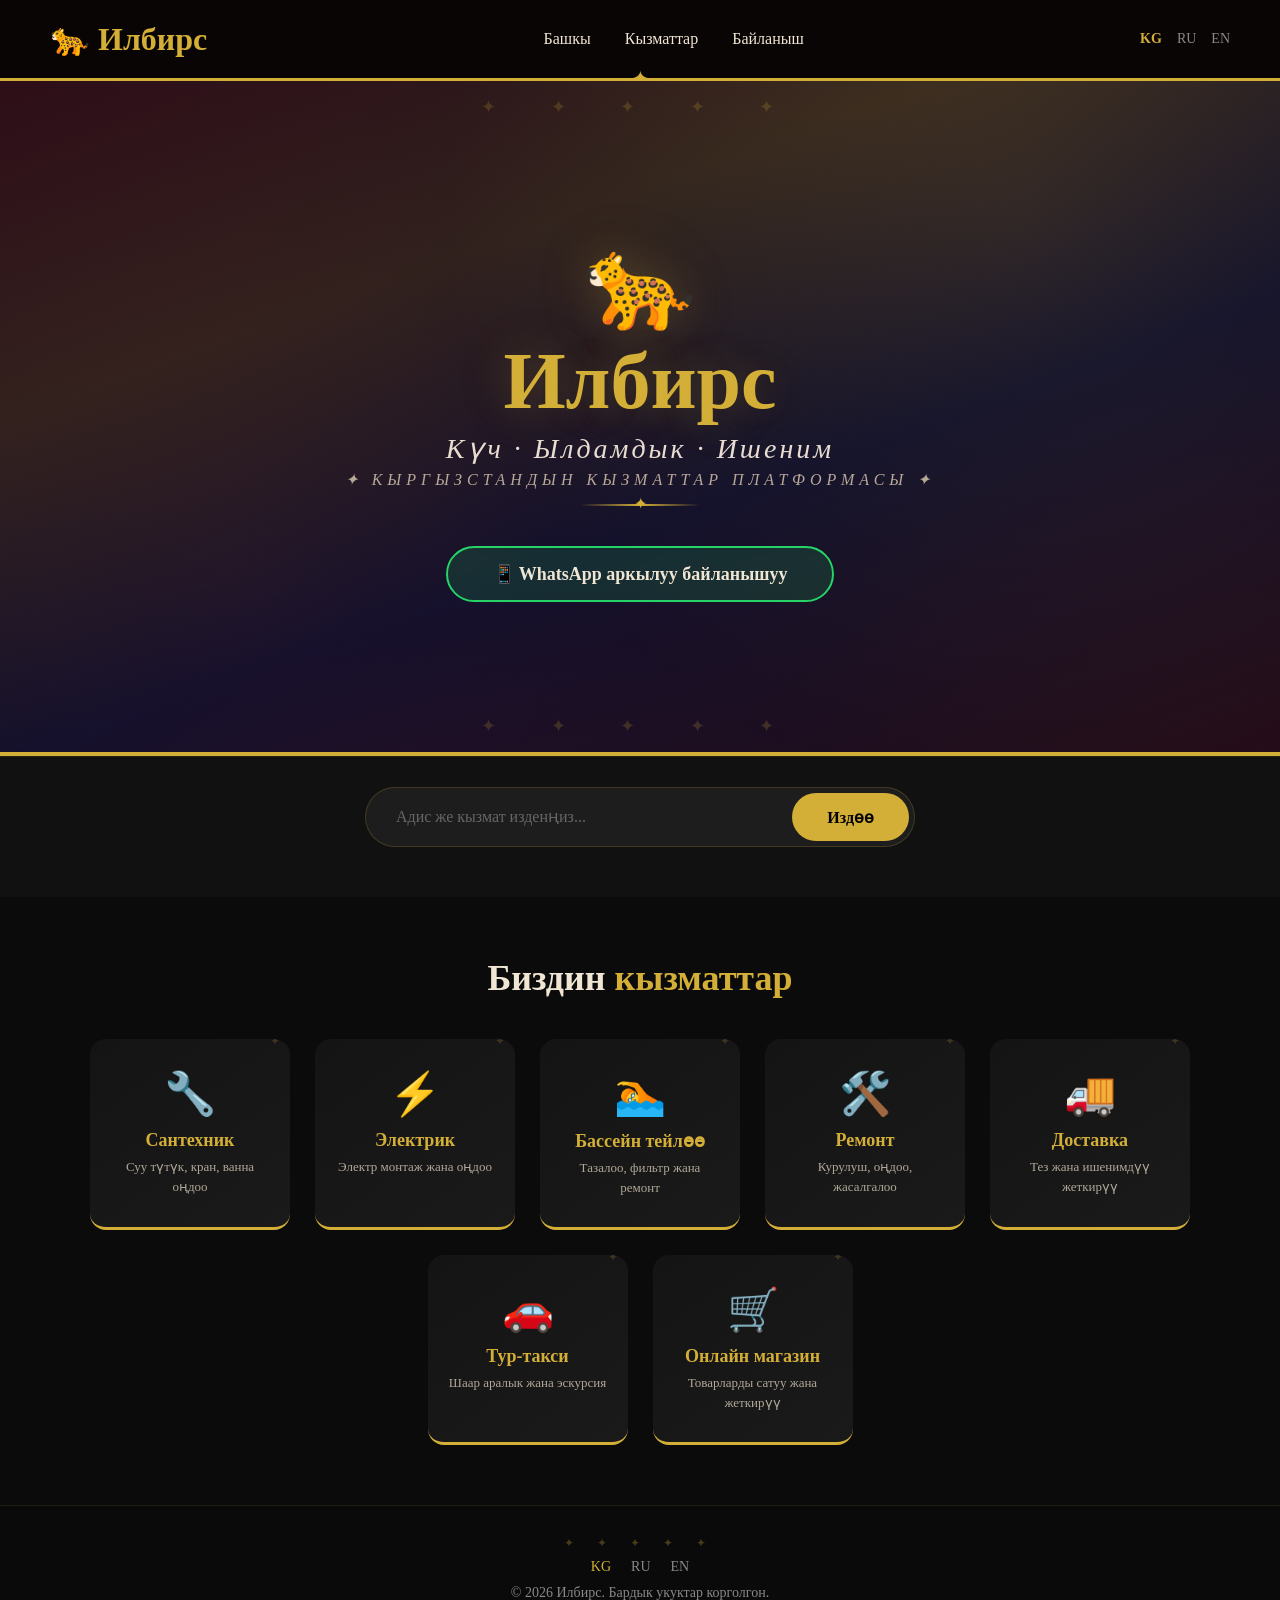
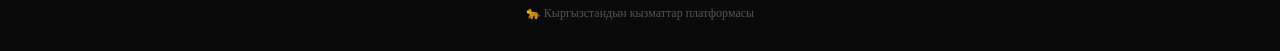
==== index.html @ 7502422c "add Ilbirs website with Kyrgyz style and 7 services Signed-off-by: shergazi12sheky <shergazi12@gmail" ====
<!DOCTYPE html>
<html lang="ky">
<head>
    <meta charset="UTF-8">
    <meta name="viewport" content="width=device-width, initial-scale=1.0">
    <title>Илбирс - Кыргызстандын кызматтар платформасы</title>
    <style>
        * {
            margin: 0;
            padding: 0;
            box-sizing: border-box;
            font-family: 'Times New Roman', Arial, sans-serif;
        }

        body {
            background: #0b0b0b;
            color: white;
        }

        header {
            display: flex;
            justify-content: space-between;
            align-items: center;
            padding: 20px 50px;
            background: rgba(10, 5, 5, 0.95);
            flex-wrap: wrap;
            border-bottom: 3px solid #d4af37;
            position: relative;
        }

        header::after {
            content: "✦";
            position: absolute;
            bottom: -12px;
            left: 50%;
            transform: translateX(-50%);
            color: #d4af37;
            font-size: 20px;
        }

        .logo {
            font-size: 32px;
            font-weight: bold;
        }

        .logo span {
            color: #d4af37;
        }

        nav a {
            color: #f0e6d3;
            text-decoration: none;
            margin: 15px;
            transition: color 0.3s;
            font-size: 16px;
        }

        nav a:hover {
            color: #d4af37;
        }

        .header-lang {
            display: flex;
            gap: 15px;
            font-size: 14px;
            color: #888;
        }

        .header-lang .active {
            color: #d4af37;
            font-weight: bold;
        }

        .hero {
            min-height: 75vh;
            display: flex;
            flex-direction: column;
            justify-content: center;
            align-items: center;
            text-align: center;
            padding: 60px 20px;
            position: relative;
            overflow: hidden;
            
            background: linear-gradient(160deg, 
                rgba(100, 20, 20, 0.4) 0%,
                rgba(180, 120, 40, 0.2) 30%,
                rgba(20, 20, 60, 0.5) 60%,
                rgba(100, 20, 20, 0.3) 100%
            ),
            radial-gradient(circle at 80% 20%, rgba(212, 175, 55, 0.15), transparent 50%),
            radial-gradient(circle at 20% 80%, rgba(200, 50, 50, 0.1), transparent 50%),
            #0a0a1a;
            
            border-bottom: 4px solid #d4af37;
        }

        .hero .ornament-top {
            position: absolute;
            top: 15px;
            font-size: 18px;
            color: #d4af37;
            letter-spacing: 25px;
            opacity: 0.2;
            width: 100%;
            text-align: center;
            pointer-events: none;
        }

        .hero .ornament-bottom {
            position: absolute;
            bottom: 15px;
            font-size: 18px;
            color: #d4af37;
            letter-spacing: 25px;
            opacity: 0.2;
            width: 100%;
            text-align: center;
            pointer-events: none;
        }

        .hero h1 {
            font-size: 80px;
            color: #f0e6d3;
            text-shadow: 
                0 0 40px rgba(212, 175, 55, 0.2),
                0 0 80px rgba(212, 175, 55, 0.1);
            position: relative;
            z-index: 1;
        }

        .hero h1 .animal {
            font-size: 90px;
        }

        .hero h1 span {
            color: #d4af37;
        }

        .hero .subtitle {
            font-size: 28px;
            color: #e8ddd0;
            margin-top: 5px;
            font-style: italic;
            letter-spacing: 3px;
            position: relative;
            z-index: 1;
        }

        .hero .subtitle small {
            font-size: 16px;
            color: #b8a898;
            display: block;
            margin-top: 5px;
            letter-spacing: 5px;
        }

        .hero .divider {
            width: 120px;
            height: 2px;
            background: linear-gradient(90deg, transparent, #d4af37, transparent);
            margin: 15px auto;
            position: relative;
            z-index: 1;
        }

        .hero .divider::after {
            content: "✦";
            position: absolute;
            top: -10px;
            left: 50%;
            transform: translateX(-50%);
            color: #d4af37;
            font-size: 16px;
        }

        .btn {
            padding: 15px 45px;
            border: 2px solid #d4af37;
            border-radius: 50px;
            background: rgba(212, 175, 55, 0.15);
            font-size: 18px;
            font-weight: bold;
            cursor: pointer;
            transition: 0.4s;
            display: inline-block;
            text-decoration: none;
            color: #f0e6d3;
            margin-top: 25px;
            position: relative;
            z-index: 1;
            backdrop-filter: blur(5px);
        }

        .btn:hover {
            background: #d4af37;
            color: #0b0b0b;
            transform: scale(1.05);
            box-shadow: 0 0 40px rgba(212, 175, 55, 0.3);
        }

        .btn-whatsapp {
            border-color: #25D366;
            background: rgba(37, 211, 102, 0.15);
        }

        .btn-whatsapp:hover {
            background: #25D366;
            color: white;
        }

        .services-section {
            padding: 60px 20px;
            background: #0b0b0b;
        }

        .services-title {
            text-align: center;
            font-size: 36px;
            margin-bottom: 40px;
            color: #f0e6d3;
        }

        .services-title span {
            color: #d4af37;
        }

        .services-grid {
            display: flex;
            justify-content: center;
            flex-wrap: wrap;
            gap: 25px;
            max-width: 1200px;
            margin: 0 auto;
        }

        .service-card {
            background: linear-gradient(145deg, #141414, #1a1a1a);
            padding: 30px 20px;
            border-radius: 16px;
            width: 200px;
            text-align: center;
            transition: transform 0.3s, box-shadow 0.3s;
            border-bottom: 3px solid #d4af37;
            position: relative;
            overflow: hidden;
        }

        .service-card::before {
            content: "✦";
            position: absolute;
            top: -5px;
            right: 10px;
            color: #d4af37;
            font-size: 12px;
            opacity: 0.2;
        }

        .service-card:hover {
            transform: translateY(-8px);
            box-shadow: 0 10px 40px rgba(212, 175, 55, 0.1);
        }

        .service-card .icon {
            font-size: 42px;
            margin-bottom: 12px;
        }

        .service-card h3 {
            font-size: 18px;
            color: #d4af37;
            margin-bottom: 6px;
        }

        .service-card p {
            color: #b0a898;
            font-size: 13px;
            line-height: 1.5;
        }

        .search-section {
            padding: 30px 20px 50px;
            background: #111;
            text-align: center;
            border-top: 1px solid rgba(212, 175, 55, 0.1);
        }

        .search-box {
            display: flex;
            background: rgba(255,255,255,0.05);
            border: 1px solid rgba(212, 175, 55, 0.2);
            border-radius: 50px;
            padding: 5px;
            max-width: 550px;
            margin: 0 auto;
        }

        .search-box input {
            flex: 1;
            background: transparent;
            border: none;
            padding: 15px 25px;
            color: #f0e6d3;
            font-size: 16px;
            outline: none;
        }

        .search-box input::placeholder {
            color: #666;
        }

        .search-box button {
            background: #d4af37;
            border: none;
            border-radius: 50px;
            padding: 12px 35px;
            font-size: 16px;
            font-weight: bold;
            cursor: pointer;
            transition: 0.3s;
        }

        .search-box button:hover {
            background: #e6c84c;
            transform: scale(1.02);
        }

        footer {
            padding: 30px;
            text-align: center;
            background: #0a0a0a;
            color: #888;
            font-size: 14px;
            border-top: 1px solid rgba(212, 175, 55, 0.1);
        }

        .footer-lang {
            display: flex;
            justify-content: center;
            gap: 20px;
            margin-bottom: 10px;
        }

        .footer-lang a {
            color: #888;
            text-decoration: none;
            font-size: 14px;
        }

        .footer-lang a.active {
            color: #d4af37;
        }

        .footer-ornament {
            font-size: 12px;
            color: #d4af37;
            letter-spacing: 10px;
            opacity: 0.3;
            margin-bottom: 8px;
        }

        @media (max-width: 768px) {
            header {
                flex-direction: column;
                gap: 12px;
                padding: 15px;
            }
            .hero h1 {
                font-size: 45px;
            }
            .hero h1 .animal {
                font-size: 50px;
            }
            .hero .subtitle {
                font-size: 20px;
            }
            .services-grid {
                gap: 15px;
            }
            .service-card {
                width: 155px;
                padding: 20px 15px;
            }
            .service-card .icon {
                font-size: 32px;
            }
            .service-card h3 {
                font-size: 15px;
            }
            .service-card p {
                font-size: 12px;
            }
            .search-box {
                flex-direction: column;
                background: transparent;
                border: none;
                gap: 10px;
            }
            .search-box input {
                background: rgba(255,255,255,0.05);
                border: 1px solid rgba(212, 175, 55, 0.2);
                border-radius: 50px;
            }
            .hero .ornament-top,
            .hero .ornament-bottom {
                font-size: 12px;
                letter-spacing: 15px;
            }
        }

        @media (max-width: 480px) {
            .service-card {
                width: 140px;
                padding: 15px 10px;
            }
            .service-card .icon {
                font-size: 28px;
            }
            .service-card h3 {
                font-size: 14px;
            }
            .services-title {
                font-size: 28px;
            }
            .hero h1 {
                font-size: 35px;
            }
            .hero .subtitle {
                font-size: 16px;
            }
        }
    </style>
</head>
<body>

    <header>
        <div class="logo">🐆 <span>Илбирс</span></div>
        <nav>
            <a href="#">Башкы</a>
            <a href="#services">Кызматтар</a>
            <a href="#">Байланыш</a>
        </nav>
        <div class="header-lang">
            <span class="active">KG</span>
            <span>RU</span>
            <span>EN</span>
        </div>
    </header>

    <section class="hero">
        <div class="ornament-top">✦ ✦ ✦ ✦ ✦</div>
        <div class="ornament-bottom">✦ ✦ ✦ ✦ ✦</div>

        <h1>
            <span class="animal">🐆</span><br>
            <span>Илбирс</span>
        </h1>
        <div class="subtitle">
            Күч · Ылдамдык · Ишеним
            <small>✦ КЫРГЫЗСТАНДЫН КЫЗМАТТАР ПЛАТФОРМАСЫ ✦</small>
        </div>
        <div class="divider"></div>

        <a href="https://wa.me/996707901214?text=Салам!%20Илбирс%20сайтынан%20көрүп%20жазам" 
           class="btn btn-whatsapp" 
           target="_blank">
           📱 WhatsApp аркылуу байланышуу
        </a>
    </section>

    <section class="search-section">
        <div class="search-box">
            <input type="text" placeholder="Адис же кызмат изденңиз...">
            <button>Издөө</button>
        </div>
    </section>

    <section class="services-section" id="services">
        <h2 class="services-title">Биздин <span>кызматтар</span></h2>
        <div class="services-grid">

            <div class="service-card">
                <div class="icon">🔧</div>
                <h3>Сантехник</h3>
                <p>Суу түтүк, кран, ванна оңдоо</p>
            </div>

            <div class="service-card">
                <div class="icon">⚡</div>
                <h3>Электрик</h3>
                <p>Электр монтаж жана оңдоо</p>
            </div>

            <div class="service-card">
                <div class="icon">🏊</div>
                <h3>Бассейн тейлөө</h3>
                <p>Тазалоо, фильтр жана ремонт</p>
            </div>

            <div class="service-card">
                <div class="icon">🛠️</div>
                <h3>Ремонт</h3>
                <p>Курулуш, оңдоо, жасалгалоо</p>
            </div>

            <div class="service-card">
                <div class="icon">🚚</div>
                <h3>Доставка</h3>
                <p>Тез жана ишенимдүү жеткирүү</p>
            </div>

            <div class="service-card">
                <div class="icon">🚗</div>
                <h3>Тур-такси</h3>
                <p>Шаар аралык жана эскурсия</p>
            </div>

            <div class="service-card">
                <div class="icon">🛒</div>
                <h3>Онлайн магазин</h3>
                <p>Товарларды сатуу жана жеткирүү</p>
            </div>

        </div>
    </section>

    <footer>
        <div class="footer-ornament">✦ ✦ ✦ ✦ ✦</div>
        <div class="footer-lang">
            <a href="#" class="active">KG</a>
            <a href="#">RU</a>
            <a href="#">EN</a>
        </div>
        <p>&copy; 2026 Илбирс. Бардык укуктар корголгон.</p>
        <p style="font-size: 12px; color: #555; margin-top: 5px;">🐆 Кыргызстандын кызматтар платформасы</p>
    </footer>

</body>
</html>
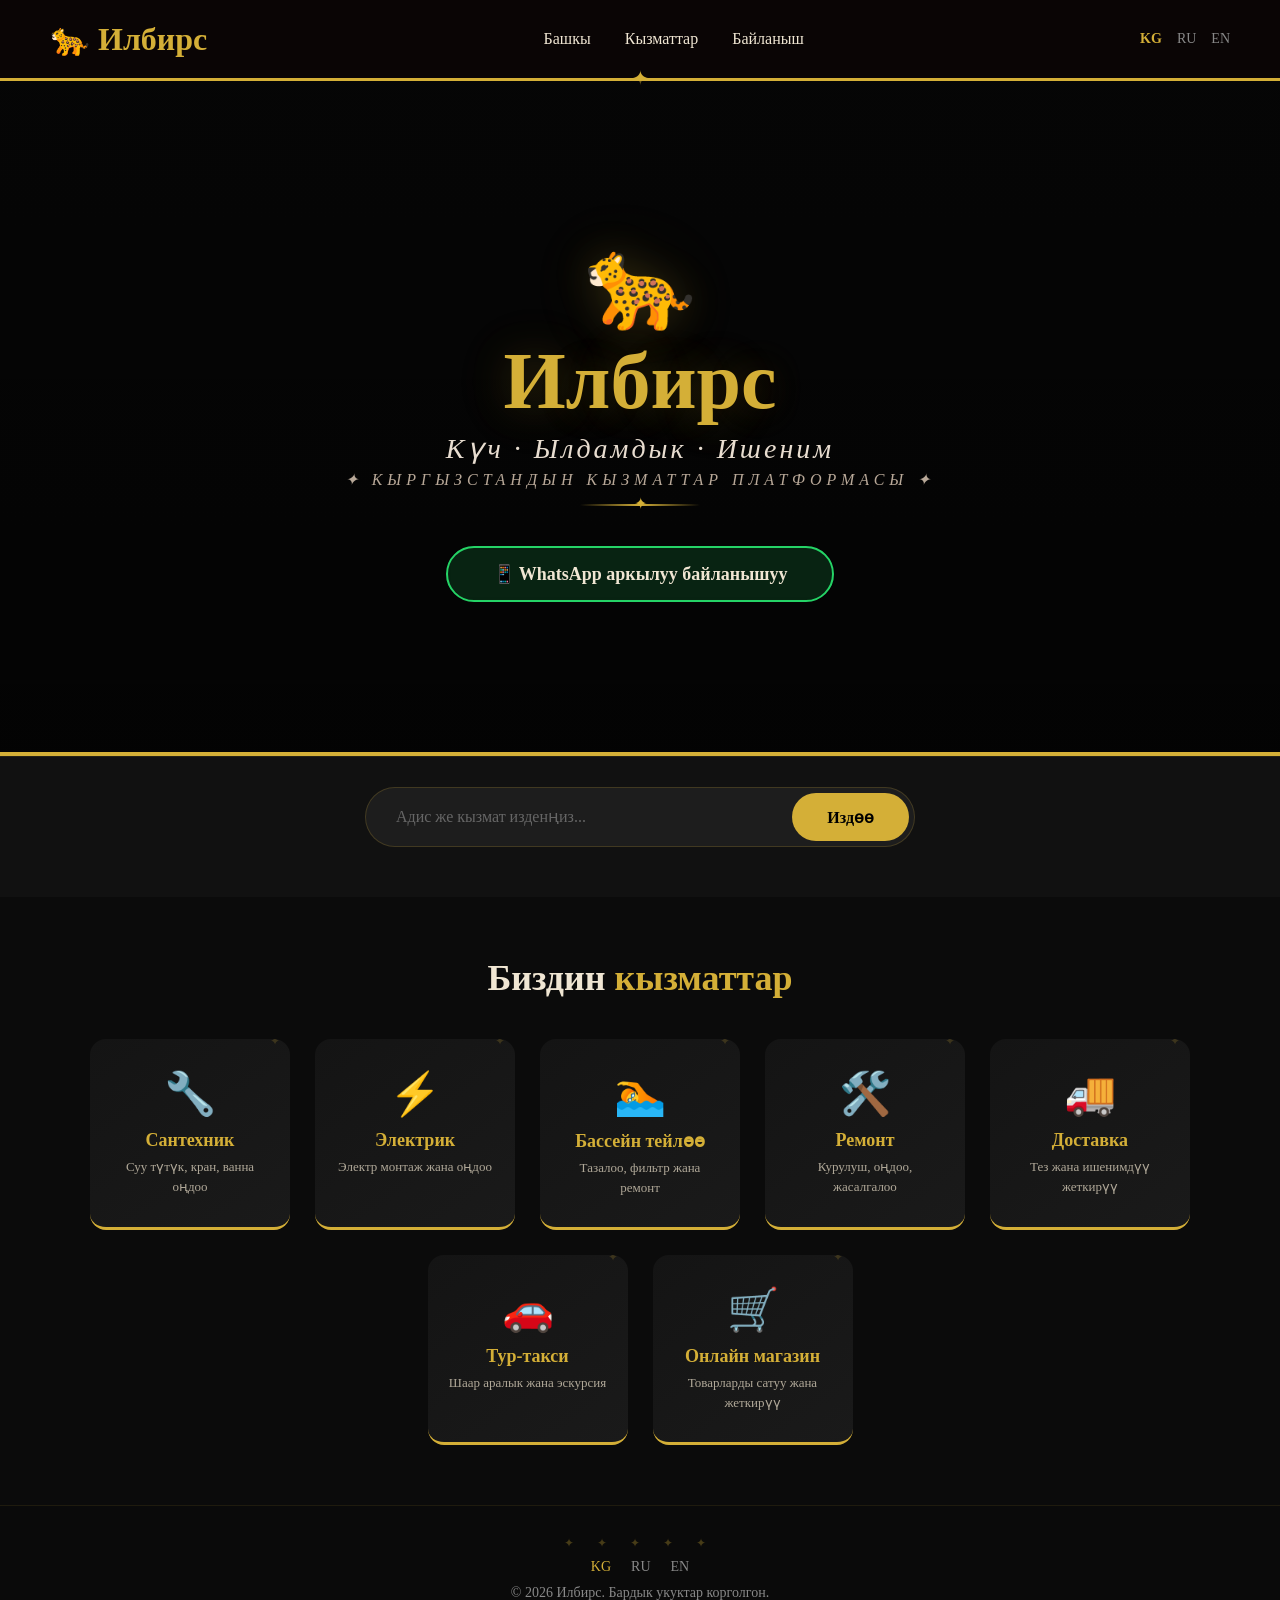
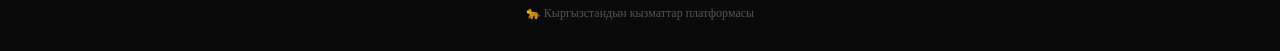
==== commit 8ca391b2: "add Ilbirs website with Kyrgyz style and 7 services Signed-off-by: shergazi12sheky <shergazi12@gmail" ====
--- a/index.html
+++ b/index.html
@@ -82,41 +82,12 @@
             position: relative;
             overflow: hidden;
             
-            background: linear-gradient(160deg, 
-                rgba(100, 20, 20, 0.4) 0%,
-                rgba(180, 120, 40, 0.2) 30%,
-                rgba(20, 20, 60, 0.5) 60%,
-                rgba(100, 20, 20, 0.3) 100%
-            ),
-            radial-gradient(circle at 80% 20%, rgba(212, 175, 55, 0.15), transparent 50%),
-            radial-gradient(circle at 20% 80%, rgba(200, 50, 50, 0.1), transparent 50%),
-            #0a0a1a;
+            background: linear-gradient(rgba(0,0,0,0.5), rgba(0,0,0,0.7)), 
+                        url("images/ilbirs-bg.jpg");
+            background-size: cover;
+            background-position: center;
             
             border-bottom: 4px solid #d4af37;
-        }
-
-        .hero .ornament-top {
-            position: absolute;
-            top: 15px;
-            font-size: 18px;
-            color: #d4af37;
-            letter-spacing: 25px;
-            opacity: 0.2;
-            width: 100%;
-            text-align: center;
-            pointer-events: none;
-        }
-
-        .hero .ornament-bottom {
-            position: absolute;
-            bottom: 15px;
-            font-size: 18px;
-            color: #d4af37;
-            letter-spacing: 25px;
-            opacity: 0.2;
-            width: 100%;
-            text-align: center;
-            pointer-events: none;
         }
 
         .hero h1 {
@@ -401,11 +372,6 @@
                 border: 1px solid rgba(212, 175, 55, 0.2);
                 border-radius: 50px;
             }
-            .hero .ornament-top,
-            .hero .ornament-bottom {
-                font-size: 12px;
-                letter-spacing: 15px;
-            }
         }
 
         @media (max-width: 480px) {
@@ -448,9 +414,6 @@
     </header>
 
     <section class="hero">
-        <div class="ornament-top">✦ ✦ ✦ ✦ ✦</div>
-        <div class="ornament-bottom">✦ ✦ ✦ ✦ ✦</div>
-
         <h1>
             <span class="animal">🐆</span><br>
             <span>Илбирс</span>
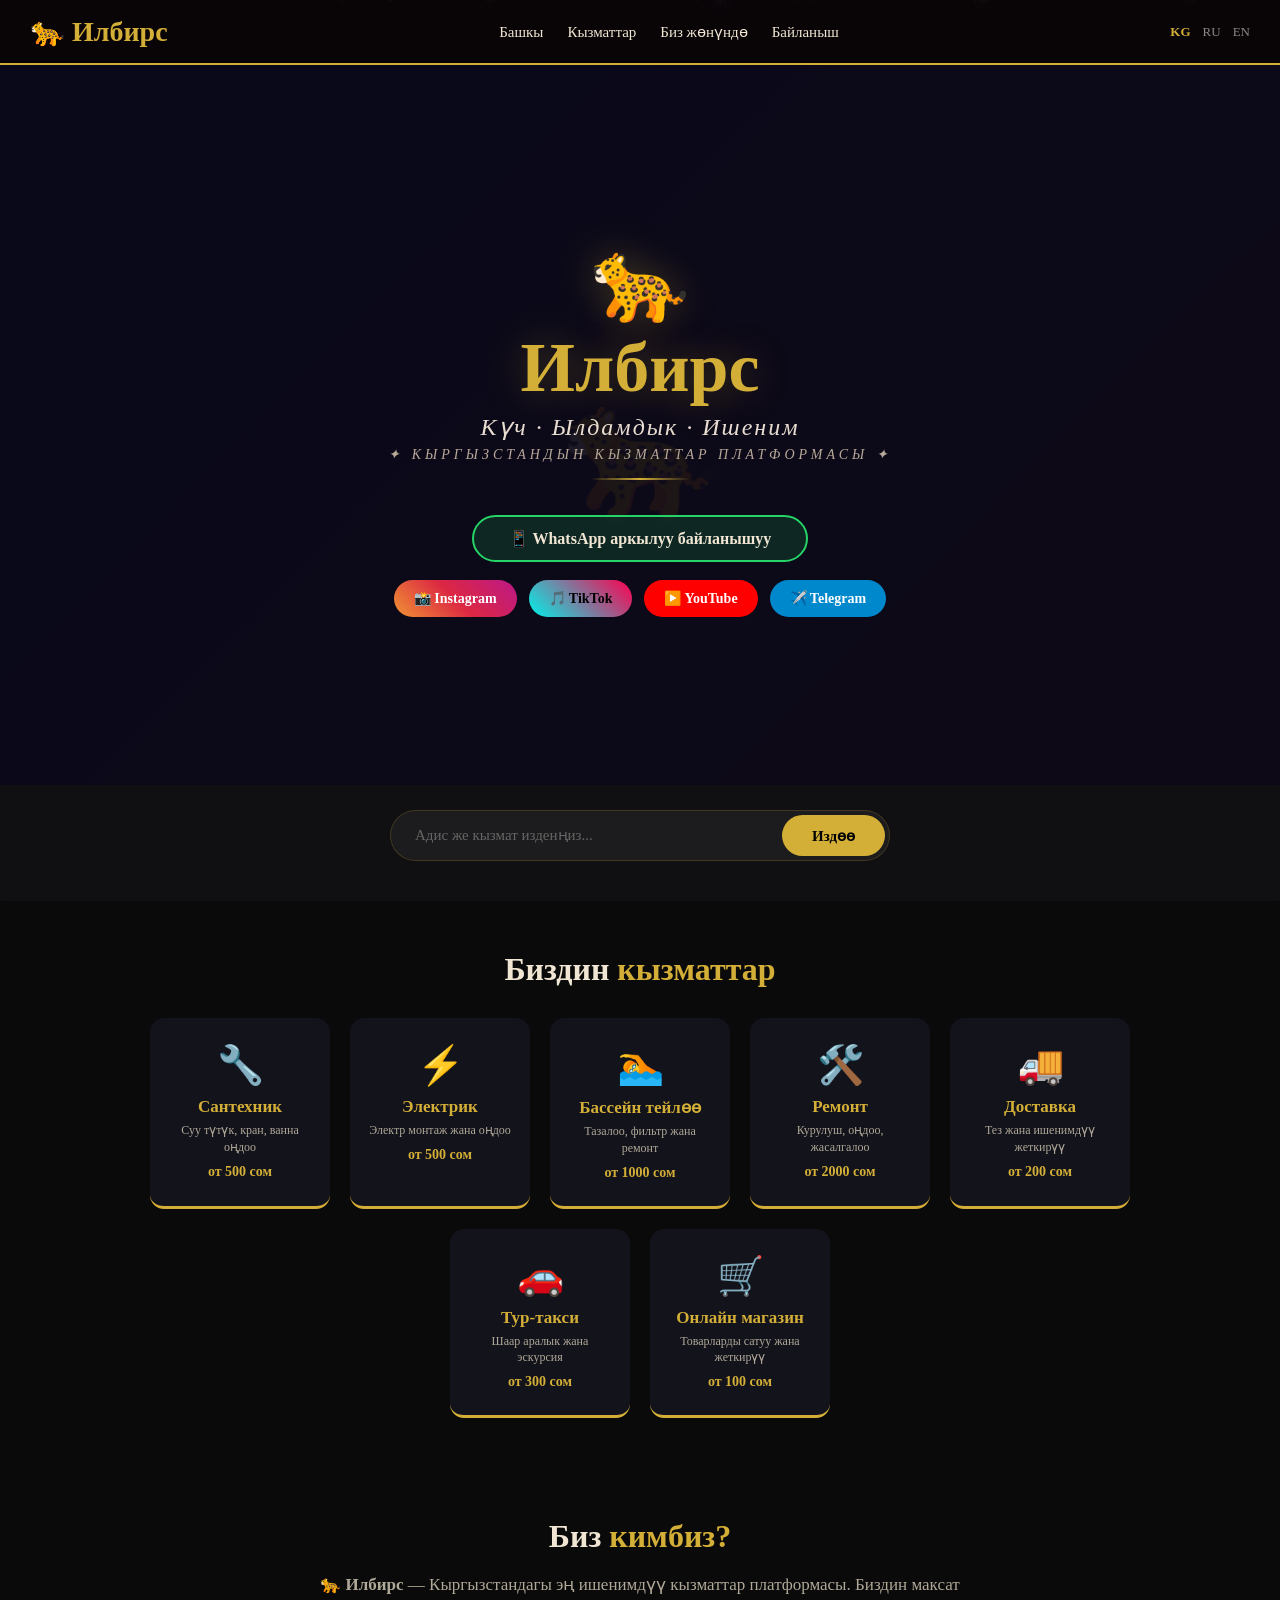
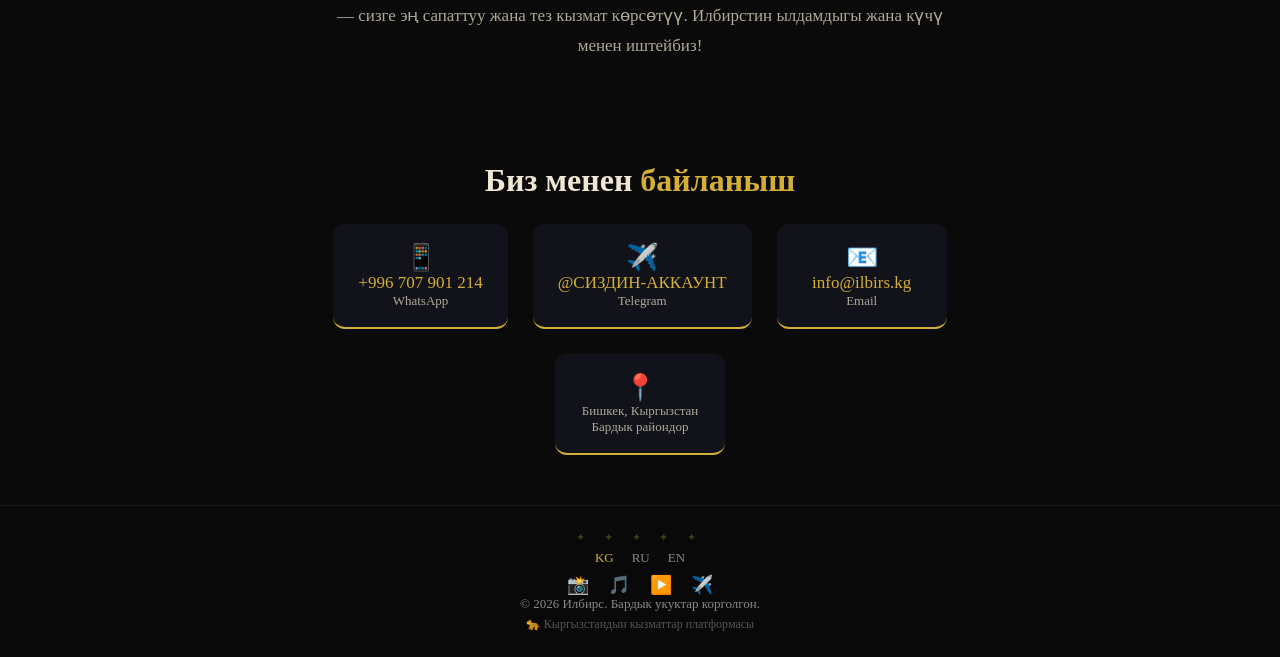
==== commit 90b522c5: "add animated background with Kyrgyz style and all features Signed-off-by: shergazi12sheky <shergazi1" ====
--- a/index.html
+++ b/index.html
@@ -15,396 +15,417 @@
         body {
             background: #0b0b0b;
             color: white;
-        }
-
+            overflow-x: hidden;
+        }
+
+        html {
+            scroll-behavior: smooth;
+        }
+
+        /* ===== АНИМАЦИЯЛУУ ФОН ===== */
+        .animated-bg {
+            position: fixed;
+            top: 0;
+            left: 0;
+            width: 100%;
+            height: 100%;
+            z-index: -2;
+            background: linear-gradient(135deg, #0a0a1a, #1a0a0a, #0a1a1a);
+            background-size: 400% 400%;
+            animation: gradientShift 15s ease infinite;
+        }
+
+        @keyframes gradientShift {
+            0% { background-position: 0% 50%; }
+            50% { background-position: 100% 50%; }
+            100% { background-position: 0% 50%; }
+        }
+
+        /* ===== КАР БҮРТҮКЧӨЛӨРҮ ===== */
+        .snowflakes {
+            position: fixed;
+            top: 0;
+            left: 0;
+            width: 100%;
+            height: 100%;
+            z-index: -1;
+            pointer-events: none;
+            overflow: hidden;
+        }
+
+        .snowflake {
+            position: absolute;
+            top: -10px;
+            color: rgba(255, 255, 255, 0.6);
+            font-size: 14px;
+            animation: fall linear infinite;
+            opacity: 0.7;
+        }
+
+        @keyframes fall {
+            0% {
+                transform: translateY(-10vh) rotate(0deg) scale(0.5);
+                opacity: 0.8;
+            }
+            100% {
+                transform: translateY(110vh) rotate(720deg) scale(1.2);
+                opacity: 0.2;
+            }
+        }
+
+        /* ===== ИЛБИРС СҮРӨТҮ (ФОНДО) ===== */
+        .ilbirs-bg {
+            position: fixed;
+            top: 0;
+            left: 0;
+            width: 100%;
+            height: 100%;
+            z-index: -1;
+            background: url('data:image/svg+xml;utf8,<svg xmlns="http://www.w3.org/2000/svg" viewBox="0 0 800 600" width="100%" height="100%"><rect width="100%" height="100%" fill="rgba(10,10,30,0.85)"/><text x="50%" y="50%" font-size="80" text-anchor="middle" dominant-baseline="central" opacity="0.15" font-family="Arial">🐆</text></svg>');
+            background-size: cover;
+            background-position: center;
+            opacity: 0.5;
+        }
+
+        /* ===== HEADER ===== */
         header {
             display: flex;
             justify-content: space-between;
             align-items: center;
-            padding: 20px 50px;
-            background: rgba(10, 5, 5, 0.95);
+            padding: 15px 30px;
+            background: rgba(10, 5, 5, 0.85);
             flex-wrap: wrap;
-            border-bottom: 3px solid #d4af37;
-            position: relative;
-        }
-
-        header::after {
-            content: "✦";
-            position: absolute;
-            bottom: -12px;
-            left: 50%;
-            transform: translateX(-50%);
-            color: #d4af37;
-            font-size: 20px;
+            border-bottom: 2px solid #d4af37;
+            position: sticky;
+            top: 0;
+            z-index: 100;
+            backdrop-filter: blur(10px);
         }
 
         .logo {
-            font-size: 32px;
+            font-size: 28px;
             font-weight: bold;
         }
-
-        .logo span {
-            color: #d4af37;
-        }
+        .logo span { color: #d4af37; }
 
         nav a {
             color: #f0e6d3;
             text-decoration: none;
-            margin: 15px;
+            margin: 10px;
             transition: color 0.3s;
-            font-size: 16px;
-        }
-
-        nav a:hover {
-            color: #d4af37;
-        }
+            font-size: 15px;
+        }
+        nav a:hover { color: #d4af37; }
 
         .header-lang {
             display: flex;
-            gap: 15px;
-            font-size: 14px;
+            gap: 12px;
+            font-size: 13px;
             color: #888;
         }
-
-        .header-lang .active {
-            color: #d4af37;
-            font-weight: bold;
-        }
-
+        .header-lang .active { color: #d4af37; font-weight: bold; }
+
+        /* ===== HERO ===== */
         .hero {
-            min-height: 75vh;
+            min-height: 80vh;
             display: flex;
             flex-direction: column;
             justify-content: center;
             align-items: center;
             text-align: center;
-            padding: 60px 20px;
-            position: relative;
-            overflow: hidden;
-            
-            background: linear-gradient(rgba(0,0,0,0.5), rgba(0,0,0,0.7)), 
-                        url("images/ilbirs-bg.jpg");
-            background-size: cover;
-            background-position: center;
-            
-            border-bottom: 4px solid #d4af37;
-        }
-
-        .hero h1 {
-            font-size: 80px;
-            color: #f0e6d3;
-            text-shadow: 
-                0 0 40px rgba(212, 175, 55, 0.2),
-                0 0 80px rgba(212, 175, 55, 0.1);
+            padding: 40px 20px;
             position: relative;
             z-index: 1;
         }
 
-        .hero h1 .animal {
-            font-size: 90px;
-        }
-
-        .hero h1 span {
-            color: #d4af37;
-        }
+        .hero h1 {
+            font-size: 70px;
+            color: #f0e6d3;
+            text-shadow: 0 0 40px rgba(212, 175, 55, 0.3);
+        }
+        .hero h1 .animal { font-size: 80px; }
+        .hero h1 span { color: #d4af37; }
 
         .hero .subtitle {
-            font-size: 28px;
+            font-size: 24px;
             color: #e8ddd0;
             margin-top: 5px;
             font-style: italic;
-            letter-spacing: 3px;
-            position: relative;
-            z-index: 1;
-        }
-
+            letter-spacing: 2px;
+        }
         .hero .subtitle small {
-            font-size: 16px;
+            font-size: 14px;
             color: #b8a898;
             display: block;
             margin-top: 5px;
-            letter-spacing: 5px;
+            letter-spacing: 4px;
         }
 
         .hero .divider {
-            width: 120px;
+            width: 100px;
             height: 2px;
             background: linear-gradient(90deg, transparent, #d4af37, transparent);
             margin: 15px auto;
-            position: relative;
-            z-index: 1;
-        }
-
-        .hero .divider::after {
-            content: "✦";
-            position: absolute;
-            top: -10px;
-            left: 50%;
-            transform: translateX(-50%);
-            color: #d4af37;
-            font-size: 16px;
         }
 
         .btn {
-            padding: 15px 45px;
+            padding: 12px 35px;
             border: 2px solid #d4af37;
             border-radius: 50px;
             background: rgba(212, 175, 55, 0.15);
-            font-size: 18px;
+            font-size: 16px;
             font-weight: bold;
             cursor: pointer;
             transition: 0.4s;
             display: inline-block;
             text-decoration: none;
             color: #f0e6d3;
-            margin-top: 25px;
-            position: relative;
-            z-index: 1;
-            backdrop-filter: blur(5px);
-        }
-
+            margin-top: 20px;
+            backdrop-filter: blur(5px);
+        }
         .btn:hover {
             background: #d4af37;
             color: #0b0b0b;
             transform: scale(1.05);
-            box-shadow: 0 0 40px rgba(212, 175, 55, 0.3);
-        }
-
+        }
         .btn-whatsapp {
             border-color: #25D366;
             background: rgba(37, 211, 102, 0.15);
         }
-
-        .btn-whatsapp:hover {
-            background: #25D366;
+        .btn-whatsapp:hover { background: #25D366; color: white; }
+
+        /* ===== СОЦ ТАРМАКТАР ===== */
+        .social-buttons {
+            display: flex;
+            gap: 12px;
+            margin-top: 18px;
+            flex-wrap: wrap;
+            justify-content: center;
+        }
+        .social-btn {
+            padding: 10px 20px;
+            border-radius: 50px;
+            text-decoration: none;
             color: white;
-        }
-
+            font-size: 14px;
+            font-weight: bold;
+            transition: 0.3s;
+        }
+        .social-btn:hover { transform: scale(1.1); }
+        .social-btn.instagram { background: linear-gradient(45deg, #f09433, #dc2743, #bc1888); }
+        .social-btn.tiktok { background: linear-gradient(45deg, #00f2ea, #ff0050); color: black; }
+        .social-btn.youtube { background: #ff0000; }
+        .social-btn.telegram { background: #0088cc; }
+
+        /* ===== КЫЗМАТТАР ===== */
         .services-section {
-            padding: 60px 20px;
-            background: #0b0b0b;
-        }
-
+            padding: 50px 20px;
+            background: rgba(11, 11, 11, 0.92);
+            backdrop-filter: blur(5px);
+        }
         .services-title {
             text-align: center;
-            font-size: 36px;
-            margin-bottom: 40px;
+            font-size: 32px;
+            margin-bottom: 30px;
             color: #f0e6d3;
         }
-
-        .services-title span {
-            color: #d4af37;
-        }
+        .services-title span { color: #d4af37; }
 
         .services-grid {
             display: flex;
             justify-content: center;
             flex-wrap: wrap;
-            gap: 25px;
-            max-width: 1200px;
+            gap: 20px;
+            max-width: 1100px;
             margin: 0 auto;
         }
-
         .service-card {
-            background: linear-gradient(145deg, #141414, #1a1a1a);
-            padding: 30px 20px;
-            border-radius: 16px;
-            width: 200px;
+            background: rgba(20, 20, 30, 0.9);
+            padding: 25px 18px;
+            border-radius: 14px;
+            width: 180px;
             text-align: center;
             transition: transform 0.3s, box-shadow 0.3s;
             border-bottom: 3px solid #d4af37;
-            position: relative;
-            overflow: hidden;
-        }
-
-        .service-card::before {
-            content: "✦";
-            position: absolute;
-            top: -5px;
-            right: 10px;
-            color: #d4af37;
-            font-size: 12px;
-            opacity: 0.2;
-        }
-
+            backdrop-filter: blur(5px);
+        }
         .service-card:hover {
             transform: translateY(-8px);
-            box-shadow: 0 10px 40px rgba(212, 175, 55, 0.1);
-        }
-
-        .service-card .icon {
-            font-size: 42px;
-            margin-bottom: 12px;
-        }
-
-        .service-card h3 {
-            font-size: 18px;
+            box-shadow: 0 10px 40px rgba(212, 175, 55, 0.15);
+        }
+        .service-card .icon { font-size: 38px; margin-bottom: 10px; }
+        .service-card h3 { font-size: 17px; color: #d4af37; margin-bottom: 5px; }
+        .service-card p { color: #b0a898; font-size: 12px; line-height: 1.4; }
+        .service-card .price {
+            display: block;
+            margin-top: 8px;
             color: #d4af37;
-            margin-bottom: 6px;
-        }
-
-        .service-card p {
-            color: #b0a898;
-            font-size: 13px;
-            line-height: 1.5;
-        }
-
+            font-size: 14px;
+            font-weight: bold;
+        }
+
+        /* ===== ИЗДӨӨ ===== */
         .search-section {
-            padding: 30px 20px 50px;
-            background: #111;
-            text-align: center;
-            border-top: 1px solid rgba(212, 175, 55, 0.1);
-        }
-
+            padding: 25px 20px 40px;
+            background: rgba(17, 17, 17, 0.9);
+            text-align: center;
+            backdrop-filter: blur(5px);
+        }
         .search-box {
             display: flex;
             background: rgba(255,255,255,0.05);
             border: 1px solid rgba(212, 175, 55, 0.2);
             border-radius: 50px;
-            padding: 5px;
-            max-width: 550px;
+            padding: 4px;
+            max-width: 500px;
             margin: 0 auto;
         }
-
         .search-box input {
             flex: 1;
             background: transparent;
             border: none;
-            padding: 15px 25px;
+            padding: 12px 20px;
             color: #f0e6d3;
-            font-size: 16px;
+            font-size: 15px;
             outline: none;
         }
-
-        .search-box input::placeholder {
-            color: #666;
-        }
-
+        .search-box input::placeholder { color: #666; }
         .search-box button {
             background: #d4af37;
             border: none;
             border-radius: 50px;
-            padding: 12px 35px;
-            font-size: 16px;
+            padding: 10px 30px;
+            font-size: 15px;
             font-weight: bold;
             cursor: pointer;
             transition: 0.3s;
         }
-
-        .search-box button:hover {
-            background: #e6c84c;
-            transform: scale(1.02);
-        }
-
+        .search-box button:hover { background: #e6c84c; transform: scale(1.02); }
+
+        /* ===== БИЗ ЖӨНҮНДӨ ===== */
+        .about-section {
+            padding: 50px 20px;
+            background: rgba(10, 10, 10, 0.9);
+            text-align: center;
+            backdrop-filter: blur(5px);
+        }
+        .about-section h2 { font-size: 32px; color: #f0e6d3; margin-bottom: 15px; }
+        .about-section h2 span { color: #d4af37; }
+        .about-section p {
+            max-width: 650px;
+            margin: 0 auto;
+            color: #b0a898;
+            font-size: 17px;
+            line-height: 1.8;
+        }
+
+        /* ===== БАЙЛАНЫШ ===== */
+        .contact-section {
+            padding: 50px 20px;
+            background: rgba(11, 11, 11, 0.92);
+            text-align: center;
+            backdrop-filter: blur(5px);
+        }
+        .contact-section h2 { font-size: 32px; color: #f0e6d3; margin-bottom: 25px; }
+        .contact-section h2 span { color: #d4af37; }
+        .contact-info {
+            display: flex;
+            justify-content: center;
+            flex-wrap: wrap;
+            gap: 25px;
+            max-width: 700px;
+            margin: 0 auto;
+        }
+        .contact-item {
+            background: rgba(20, 20, 30, 0.8);
+            padding: 18px 25px;
+            border-radius: 12px;
+            border-bottom: 2px solid #d4af37;
+            min-width: 170px;
+        }
+        .contact-item .icon { font-size: 26px; display: block; }
+        .contact-item a { color: #d4af37; text-decoration: none; font-size: 17px; }
+        .contact-item a:hover { color: #e6c84c; }
+        .contact-item p { color: #b0a898; font-size: 13px; }
+
+        /* ===== FOOTER ===== */
         footer {
-            padding: 30px;
-            text-align: center;
-            background: #0a0a0a;
+            padding: 25px;
+            text-align: center;
+            background: rgba(10, 10, 10, 0.95);
             color: #888;
-            font-size: 14px;
+            font-size: 13px;
             border-top: 1px solid rgba(212, 175, 55, 0.1);
-        }
-
+            backdrop-filter: blur(5px);
+        }
         .footer-lang {
             display: flex;
             justify-content: center;
-            gap: 20px;
-            margin-bottom: 10px;
-        }
-
-        .footer-lang a {
+            gap: 18px;
+            margin-bottom: 8px;
+        }
+        .footer-lang a { color: #888; text-decoration: none; font-size: 13px; }
+        .footer-lang a.active { color: #d4af37; }
+        .footer-ornament {
+            font-size: 11px;
+            color: #d4af37;
+            letter-spacing: 8px;
+            opacity: 0.3;
+            margin-bottom: 6px;
+        }
+        .footer-social a {
             color: #888;
             text-decoration: none;
-            font-size: 14px;
-        }
-
-        .footer-lang a.active {
-            color: #d4af37;
-        }
-
-        .footer-ornament {
-            font-size: 12px;
-            color: #d4af37;
-            letter-spacing: 10px;
-            opacity: 0.3;
-            margin-bottom: 8px;
-        }
-
+            margin: 0 8px;
+            font-size: 18px;
+            transition: 0.3s;
+        }
+        .footer-social a:hover { color: #d4af37; }
+
+        /* ===== ТЕЛЕФОН ===== */
         @media (max-width: 768px) {
-            header {
-                flex-direction: column;
-                gap: 12px;
-                padding: 15px;
-            }
-            .hero h1 {
-                font-size: 45px;
-            }
-            .hero h1 .animal {
-                font-size: 50px;
-            }
-            .hero .subtitle {
-                font-size: 20px;
-            }
-            .services-grid {
-                gap: 15px;
-            }
-            .service-card {
-                width: 155px;
-                padding: 20px 15px;
-            }
-            .service-card .icon {
-                font-size: 32px;
-            }
-            .service-card h3 {
-                font-size: 15px;
-            }
-            .service-card p {
-                font-size: 12px;
-            }
-            .search-box {
-                flex-direction: column;
-                background: transparent;
-                border: none;
-                gap: 10px;
-            }
-            .search-box input {
-                background: rgba(255,255,255,0.05);
-                border: 1px solid rgba(212, 175, 55, 0.2);
-                border-radius: 50px;
-            }
-        }
-
+            header { flex-direction: column; gap: 10px; padding: 12px; }
+            .hero h1 { font-size: 42px; }
+            .hero h1 .animal { font-size: 48px; }
+            .hero .subtitle { font-size: 18px; }
+            .services-grid { gap: 12px; }
+            .service-card { width: 145px; padding: 18px 12px; }
+            .service-card .icon { font-size: 30px; }
+            .search-box { flex-direction: column; background: transparent; border: none; gap: 8px; }
+            .search-box input { background: rgba(255,255,255,0.05); border: 1px solid rgba(212, 175, 55, 0.2); border-radius: 50px; }
+            .social-buttons { gap: 8px; }
+            .social-btn { padding: 8px 14px; font-size: 12px; }
+            .contact-info { flex-direction: column; align-items: center; }
+            .contact-item { width: 100%; max-width: 280px; }
+        }
         @media (max-width: 480px) {
-            .service-card {
-                width: 140px;
-                padding: 15px 10px;
-            }
-            .service-card .icon {
-                font-size: 28px;
-            }
-            .service-card h3 {
-                font-size: 14px;
-            }
-            .services-title {
-                font-size: 28px;
-            }
-            .hero h1 {
-                font-size: 35px;
-            }
-            .hero .subtitle {
-                font-size: 16px;
-            }
+            .service-card { width: 130px; padding: 12px 8px; }
+            .service-card .icon { font-size: 26px; }
+            .service-card h3 { font-size: 13px; }
+            .services-title { font-size: 26px; }
+            .hero h1 { font-size: 32px; }
+            .hero .subtitle { font-size: 15px; }
+            .about-section p { font-size: 14px; }
         }
     </style>
 </head>
 <body>
 
+    <!-- ===== АНИМАЦИЯЛУУ ФОН ===== -->
+    <div class="animated-bg"></div>
+    <div class="ilbirs-bg"></div>
+
+    <!-- ===== КАР БҮРТҮКЧӨЛӨРҮ ===== -->
+    <div class="snowflakes" id="snowflakes"></div>
+
+    <!-- ===== HEADER ===== -->
     <header>
         <div class="logo">🐆 <span>Илбирс</span></div>
         <nav>
             <a href="#">Башкы</a>
             <a href="#services">Кызматтар</a>
-            <a href="#">Байланыш</a>
+            <a href="#about">Биз жөнүндө</a>
+            <a href="#contact">Байланыш</a>
         </nav>
         <div class="header-lang">
             <span class="active">KG</span>
@@ -413,6 +434,7 @@
         </div>
     </header>
 
+    <!-- ===== HERO ===== -->
     <section class="hero">
         <h1>
             <span class="animal">🐆</span><br>
@@ -425,12 +447,17 @@
         <div class="divider"></div>
 
         <a href="https://wa.me/996707901214?text=Салам!%20Илбирс%20сайтынан%20көрүп%20жазам" 
-           class="btn btn-whatsapp" 
-           target="_blank">
-           📱 WhatsApp аркылуу байланышуу
-        </a>
+           class="btn btn-whatsapp" target="_blank">📱 WhatsApp аркылуу байланышуу</a>
+
+        <div class="social-buttons">
+            <a href="https://instagram.com/СИЗДИН-АККАУНТ" class="social-btn instagram" target="_blank">📸 Instagram</a>
+            <a href="https://tiktok.com/@СИЗДИН-АККАУНТ" class="social-btn tiktok" target="_blank">🎵 TikTok</a>
+            <a href="https://youtube.com/@СИЗДИН-АККАУНТ" class="social-btn youtube" target="_blank">▶️ YouTube</a>
+            <a href="https://t.me/СИЗДИН-АККАУНТ" class="social-btn telegram" target="_blank">✈️ Telegram</a>
+        </div>
     </section>
 
+    <!-- ===== ИЗДӨӨ ===== -->
     <section class="search-section">
         <div class="search-box">
             <input type="text" placeholder="Адис же кызмат изденңиз...">
@@ -438,65 +465,70 @@
         </div>
     </section>
 
+    <!-- ===== КЫЗМАТТАР ===== -->
     <section class="services-section" id="services">
         <h2 class="services-title">Биздин <span>кызматтар</span></h2>
         <div class="services-grid">
-
-            <div class="service-card">
-                <div class="icon">🔧</div>
-                <h3>Сантехник</h3>
-                <p>Суу түтүк, кран, ванна оңдоо</p>
-            </div>
-
-            <div class="service-card">
-                <div class="icon">⚡</div>
-                <h3>Электрик</h3>
-                <p>Электр монтаж жана оңдоо</p>
-            </div>
-
-            <div class="service-card">
-                <div class="icon">🏊</div>
-                <h3>Бассейн тейлөө</h3>
-                <p>Тазалоо, фильтр жана ремонт</p>
-            </div>
-
-            <div class="service-card">
-                <div class="icon">🛠️</div>
-                <h3>Ремонт</h3>
-                <p>Курулуш, оңдоо, жасалгалоо</p>
-            </div>
-
-            <div class="service-card">
-                <div class="icon">🚚</div>
-                <h3>Доставка</h3>
-                <p>Тез жана ишенимдүү жеткирүү</p>
-            </div>
-
-            <div class="service-card">
-                <div class="icon">🚗</div>
-                <h3>Тур-такси</h3>
-                <p>Шаар аралык жана эскурсия</p>
-            </div>
-
-            <div class="service-card">
-                <div class="icon">🛒</div>
-                <h3>Онлайн магазин</h3>
-                <p>Товарларды сатуу жана жеткирүү</p>
-            </div>
-
+            <div class="service-card"><div class="icon">🔧</div><h3>Сантехник</h3><p>Суу түтүк, кран, ванна оңдоо</p><span class="price">от 500 сом</span></div>
+            <div class="service-card"><div class="icon">⚡</div><h3>Электрик</h3><p>Электр монтаж жана оңдоо</p><span class="price">от 500 сом</span></div>
+            <div class="service-card"><div class="icon">🏊</div><h3>Бассейн тейлөө</h3><p>Тазалоо, фильтр жана ремонт</p><span class="price">от 1000 сом</span></div>
+            <div class="service-card"><div class="icon">🛠️</div><h3>Ремонт</h3><p>Курулуш, оңдоо, жасалгалоо</p><span class="price">от 2000 сом</span></div>
+            <div class="service-card"><div class="icon">🚚</div><h3>Доставка</h3><p>Тез жана ишенимдүү жеткирүү</p><span class="price">от 200 сом</span></div>
+            <div class="service-card"><div class="icon">🚗</div><h3>Тур-такси</h3><p>Шаар аралык жана эскурсия</p><span class="price">от 300 сом</span></div>
+            <div class="service-card"><div class="icon">🛒</div><h3>Онлайн магазин</h3><p>Товарларды сатуу жана жеткирүү</p><span class="price">от 100 сом</span></div>
         </div>
     </section>
 
+    <!-- ===== БИЗ ЖӨНҮНДӨ ===== -->
+    <section class="about-section" id="about">
+        <h2>Биз <span>кимбиз?</span></h2>
+        <p><strong>🐆 Илбирс</strong> — Кыргызстандагы эң ишенимдүү кызматтар платформасы. Биздин максат — сизге эң сапаттуу жана тез кызмат көрсөтүү. Илбирстин ылдамдыгы жана күчү менен иштейбиз!</p>
+    </section>
+
+    <!-- ===== БАЙЛАНЫШ ===== -->
+    <section class="contact-section" id="contact">
+        <h2>Биз менен <span>байланыш</span></h2>
+        <div class="contact-info">
+            <div class="contact-item"><span class="icon">📱</span><a href="tel:+996707901214">+996 707 901 214</a><p>WhatsApp</p></div>
+            <div class="contact-item"><span class="icon">✈️</span><a href="https://t.me/СИЗДИН-АККАУНТ" target="_blank">@СИЗДИН-АККАУНТ</a><p>Telegram</p></div>
+            <div class="contact-item"><span class="icon">📧</span><a href="mailto:info@ilbirs.kg">info@ilbirs.kg</a><p>Email</p></div>
+            <div class="contact-item"><span class="icon">📍</span><p>Бишкек, Кыргызстан</p><p>Бардык райондор</p></div>
+        </div>
+    </section>
+
+    <!-- ===== FOOTER ===== -->
     <footer>
         <div class="footer-ornament">✦ ✦ ✦ ✦ ✦</div>
         <div class="footer-lang">
-            <a href="#" class="active">KG</a>
-            <a href="#">RU</a>
-            <a href="#">EN</a>
+            <a href="#" class="active">KG</a> <a href="#">RU</a> <a href="#">EN</a>
+        </div>
+        <div class="footer-social">
+            <a href="https://instagram.com/СИЗДИН-АККАУНТ" target="_blank">📸</a>
+            <a href="https://tiktok.com/@СИЗДИН-АККАУНТ" target="_blank">🎵</a>
+            <a href="https://youtube.com/@СИЗДИН-АККАУНТ" target="_blank">▶️</a>
+            <a href="https://t.me/СИЗДИН-АККАУНТ" target="_blank">✈️</a>
         </div>
         <p>&copy; 2026 Илбирс. Бардык укуктар корголгон.</p>
         <p style="font-size: 12px; color: #555; margin-top: 5px;">🐆 Кыргызстандын кызматтар платформасы</p>
     </footer>
 
+    <script>
+        // КАР БҮРТҮКЧӨЛӨРҮН ТҮЗҮҮ
+        const snowflakesContainer = document.getElementById('snowflakes');
+        const flakes = ['❄', '✦', '•', '*', '❅'];
+
+        for (let i = 0; i < 30; i++) {
+            const flake = document.createElement('div');
+            flake.className = 'snowflake';
+            flake.textContent = flakes[Math.floor(Math.random() * flakes.length)];
+            flake.style.left = Math.random() * 100 + '%';
+            flake.style.fontSize = (Math.random() * 10 + 8) + 'px';
+            flake.style.animationDuration = (Math.random() * 8 + 6) + 's';
+            flake.style.animationDelay = (Math.random() * 10) + 's';
+            flake.style.opacity = Math.random() * 0.5 + 0.2;
+            snowflakesContainer.appendChild(flake);
+        }
+    </script>
+
 </body>
 </html>
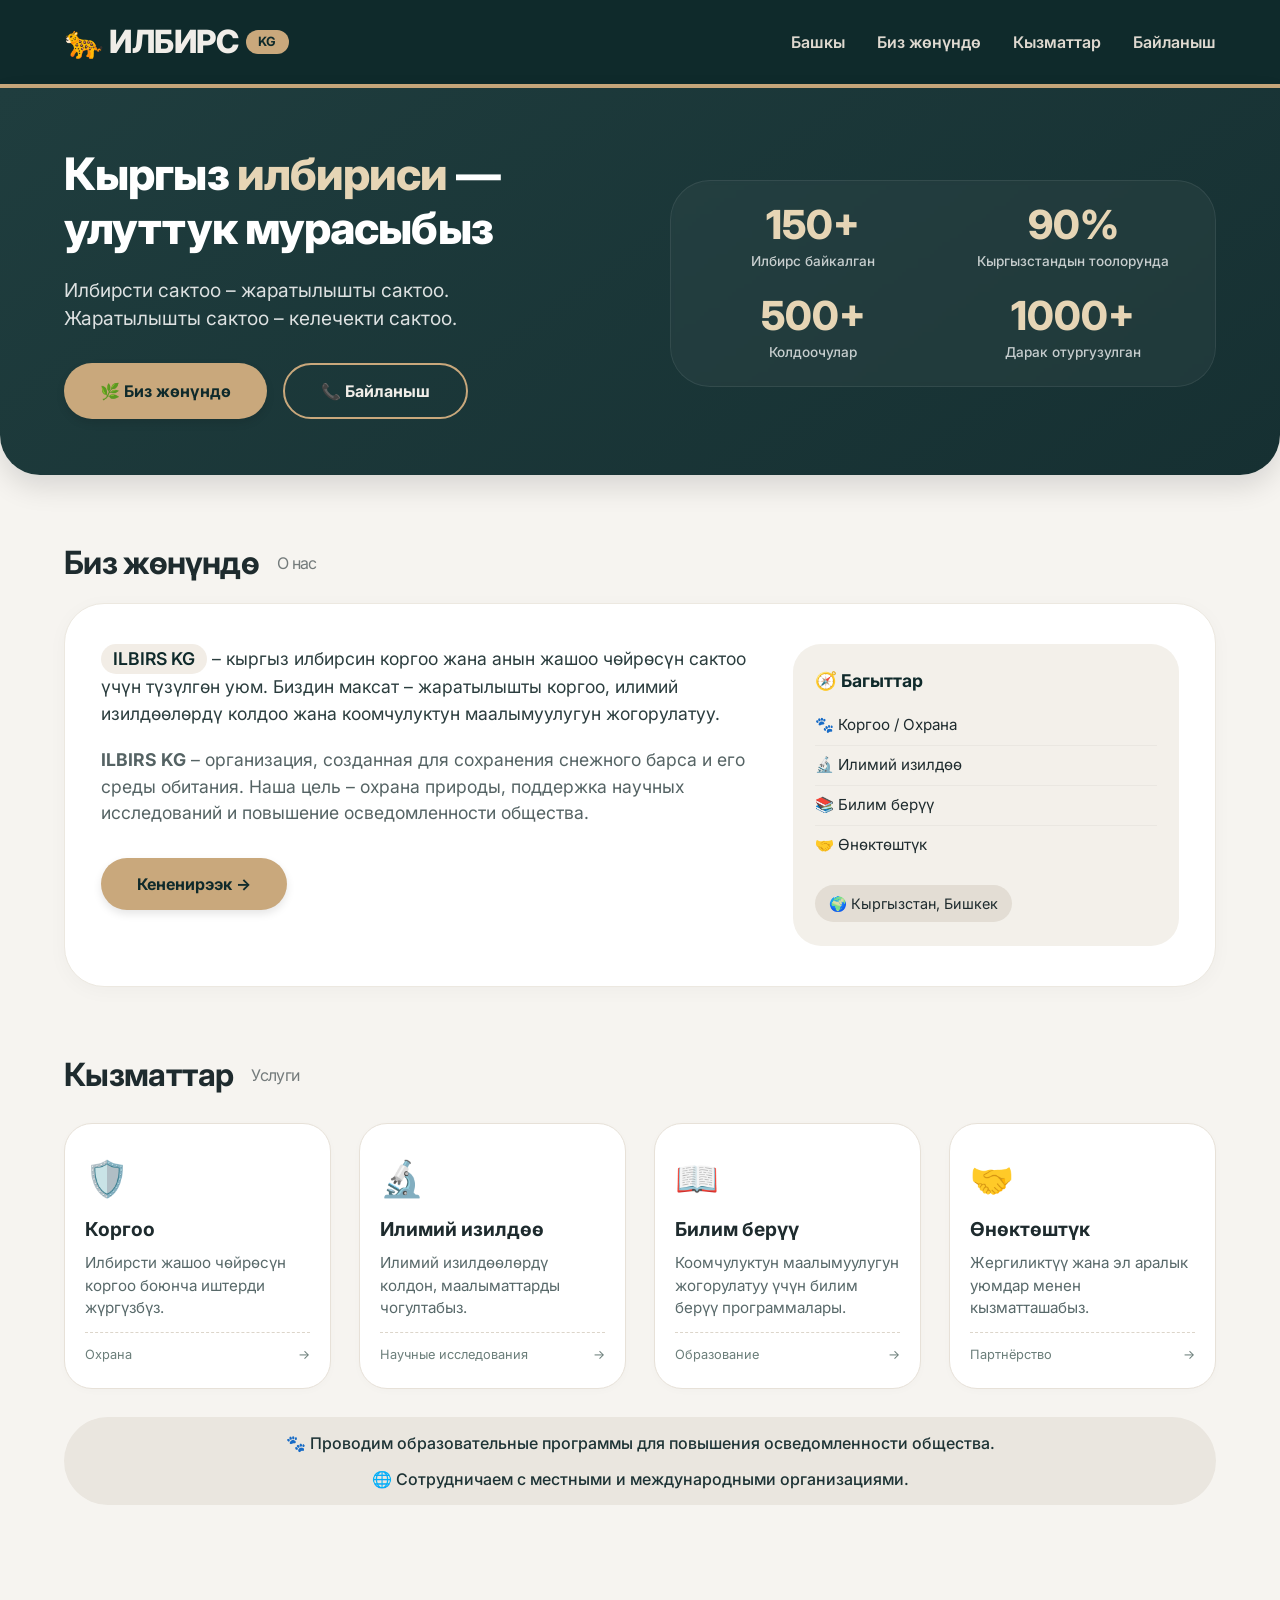
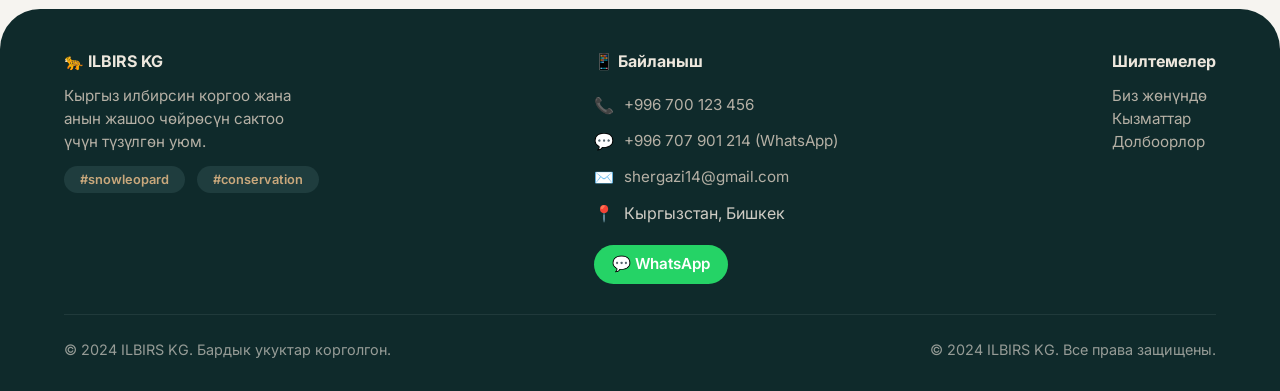
==== commit 78c75c2f: ""feat: WhatsApp жана email кошулду" Signed-off-by: shergazi12sheky <shergazi12@gmail.com>" ====
--- a/index.html
+++ b/index.html
@@ -1,534 +1,623 @@
 <!DOCTYPE html>
 <html lang="ky">
 <head>
-    <meta charset="UTF-8">
-    <meta name="viewport" content="width=device-width, initial-scale=1.0">
-    <title>Илбирс - Кыргызстандын кызматтар платформасы</title>
-    <style>
-        * {
-            margin: 0;
-            padding: 0;
-            box-sizing: border-box;
-            font-family: 'Times New Roman', Arial, sans-serif;
-        }
-
-        body {
-            background: #0b0b0b;
-            color: white;
-            overflow-x: hidden;
-        }
-
-        html {
-            scroll-behavior: smooth;
-        }
-
-        /* ===== АНИМАЦИЯЛУУ ФОН ===== */
-        .animated-bg {
-            position: fixed;
-            top: 0;
-            left: 0;
-            width: 100%;
-            height: 100%;
-            z-index: -2;
-            background: linear-gradient(135deg, #0a0a1a, #1a0a0a, #0a1a1a);
-            background-size: 400% 400%;
-            animation: gradientShift 15s ease infinite;
-        }
-
-        @keyframes gradientShift {
-            0% { background-position: 0% 50%; }
-            50% { background-position: 100% 50%; }
-            100% { background-position: 0% 50%; }
-        }
-
-        /* ===== КАР БҮРТҮКЧӨЛӨРҮ ===== */
-        .snowflakes {
-            position: fixed;
-            top: 0;
-            left: 0;
-            width: 100%;
-            height: 100%;
-            z-index: -1;
-            pointer-events: none;
-            overflow: hidden;
-        }
-
-        .snowflake {
-            position: absolute;
-            top: -10px;
-            color: rgba(255, 255, 255, 0.6);
-            font-size: 14px;
-            animation: fall linear infinite;
-            opacity: 0.7;
-        }
-
-        @keyframes fall {
-            0% {
-                transform: translateY(-10vh) rotate(0deg) scale(0.5);
-                opacity: 0.8;
-            }
-            100% {
-                transform: translateY(110vh) rotate(720deg) scale(1.2);
-                opacity: 0.2;
-            }
-        }
-
-        /* ===== ИЛБИРС СҮРӨТҮ (ФОНДО) ===== */
-        .ilbirs-bg {
-            position: fixed;
-            top: 0;
-            left: 0;
-            width: 100%;
-            height: 100%;
-            z-index: -1;
-            background: url('data:image/svg+xml;utf8,<svg xmlns="http://www.w3.org/2000/svg" viewBox="0 0 800 600" width="100%" height="100%"><rect width="100%" height="100%" fill="rgba(10,10,30,0.85)"/><text x="50%" y="50%" font-size="80" text-anchor="middle" dominant-baseline="central" opacity="0.15" font-family="Arial">🐆</text></svg>');
-            background-size: cover;
-            background-position: center;
-            opacity: 0.5;
-        }
-
-        /* ===== HEADER ===== */
-        header {
-            display: flex;
-            justify-content: space-between;
-            align-items: center;
-            padding: 15px 30px;
-            background: rgba(10, 5, 5, 0.85);
-            flex-wrap: wrap;
-            border-bottom: 2px solid #d4af37;
-            position: sticky;
-            top: 0;
-            z-index: 100;
-            backdrop-filter: blur(10px);
-        }
-
-        .logo {
-            font-size: 28px;
-            font-weight: bold;
-        }
-        .logo span { color: #d4af37; }
-
-        nav a {
-            color: #f0e6d3;
-            text-decoration: none;
-            margin: 10px;
-            transition: color 0.3s;
-            font-size: 15px;
-        }
-        nav a:hover { color: #d4af37; }
-
-        .header-lang {
-            display: flex;
-            gap: 12px;
-            font-size: 13px;
-            color: #888;
-        }
-        .header-lang .active { color: #d4af37; font-weight: bold; }
-
-        /* ===== HERO ===== */
-        .hero {
-            min-height: 80vh;
-            display: flex;
-            flex-direction: column;
-            justify-content: center;
-            align-items: center;
-            text-align: center;
-            padding: 40px 20px;
-            position: relative;
-            z-index: 1;
-        }
-
-        .hero h1 {
-            font-size: 70px;
-            color: #f0e6d3;
-            text-shadow: 0 0 40px rgba(212, 175, 55, 0.3);
-        }
-        .hero h1 .animal { font-size: 80px; }
-        .hero h1 span { color: #d4af37; }
-
-        .hero .subtitle {
-            font-size: 24px;
-            color: #e8ddd0;
-            margin-top: 5px;
-            font-style: italic;
-            letter-spacing: 2px;
-        }
-        .hero .subtitle small {
-            font-size: 14px;
-            color: #b8a898;
-            display: block;
-            margin-top: 5px;
-            letter-spacing: 4px;
-        }
-
-        .hero .divider {
-            width: 100px;
-            height: 2px;
-            background: linear-gradient(90deg, transparent, #d4af37, transparent);
-            margin: 15px auto;
-        }
-
-        .btn {
-            padding: 12px 35px;
-            border: 2px solid #d4af37;
-            border-radius: 50px;
-            background: rgba(212, 175, 55, 0.15);
-            font-size: 16px;
-            font-weight: bold;
-            cursor: pointer;
-            transition: 0.4s;
-            display: inline-block;
-            text-decoration: none;
-            color: #f0e6d3;
-            margin-top: 20px;
-            backdrop-filter: blur(5px);
-        }
-        .btn:hover {
-            background: #d4af37;
-            color: #0b0b0b;
-            transform: scale(1.05);
-        }
-        .btn-whatsapp {
-            border-color: #25D366;
-            background: rgba(37, 211, 102, 0.15);
-        }
-        .btn-whatsapp:hover { background: #25D366; color: white; }
-
-        /* ===== СОЦ ТАРМАКТАР ===== */
-        .social-buttons {
-            display: flex;
-            gap: 12px;
-            margin-top: 18px;
-            flex-wrap: wrap;
-            justify-content: center;
-        }
-        .social-btn {
-            padding: 10px 20px;
-            border-radius: 50px;
-            text-decoration: none;
-            color: white;
-            font-size: 14px;
-            font-weight: bold;
-            transition: 0.3s;
-        }
-        .social-btn:hover { transform: scale(1.1); }
-        .social-btn.instagram { background: linear-gradient(45deg, #f09433, #dc2743, #bc1888); }
-        .social-btn.tiktok { background: linear-gradient(45deg, #00f2ea, #ff0050); color: black; }
-        .social-btn.youtube { background: #ff0000; }
-        .social-btn.telegram { background: #0088cc; }
-
-        /* ===== КЫЗМАТТАР ===== */
-        .services-section {
-            padding: 50px 20px;
-            background: rgba(11, 11, 11, 0.92);
-            backdrop-filter: blur(5px);
-        }
-        .services-title {
-            text-align: center;
-            font-size: 32px;
-            margin-bottom: 30px;
-            color: #f0e6d3;
-        }
-        .services-title span { color: #d4af37; }
-
-        .services-grid {
-            display: flex;
-            justify-content: center;
-            flex-wrap: wrap;
-            gap: 20px;
-            max-width: 1100px;
-            margin: 0 auto;
-        }
-        .service-card {
-            background: rgba(20, 20, 30, 0.9);
-            padding: 25px 18px;
-            border-radius: 14px;
-            width: 180px;
-            text-align: center;
-            transition: transform 0.3s, box-shadow 0.3s;
-            border-bottom: 3px solid #d4af37;
-            backdrop-filter: blur(5px);
-        }
-        .service-card:hover {
-            transform: translateY(-8px);
-            box-shadow: 0 10px 40px rgba(212, 175, 55, 0.15);
-        }
-        .service-card .icon { font-size: 38px; margin-bottom: 10px; }
-        .service-card h3 { font-size: 17px; color: #d4af37; margin-bottom: 5px; }
-        .service-card p { color: #b0a898; font-size: 12px; line-height: 1.4; }
-        .service-card .price {
-            display: block;
-            margin-top: 8px;
-            color: #d4af37;
-            font-size: 14px;
-            font-weight: bold;
-        }
-
-        /* ===== ИЗДӨӨ ===== */
-        .search-section {
-            padding: 25px 20px 40px;
-            background: rgba(17, 17, 17, 0.9);
-            text-align: center;
-            backdrop-filter: blur(5px);
-        }
-        .search-box {
-            display: flex;
-            background: rgba(255,255,255,0.05);
-            border: 1px solid rgba(212, 175, 55, 0.2);
-            border-radius: 50px;
-            padding: 4px;
-            max-width: 500px;
-            margin: 0 auto;
-        }
-        .search-box input {
-            flex: 1;
-            background: transparent;
-            border: none;
-            padding: 12px 20px;
-            color: #f0e6d3;
-            font-size: 15px;
-            outline: none;
-        }
-        .search-box input::placeholder { color: #666; }
-        .search-box button {
-            background: #d4af37;
-            border: none;
-            border-radius: 50px;
-            padding: 10px 30px;
-            font-size: 15px;
-            font-weight: bold;
-            cursor: pointer;
-            transition: 0.3s;
-        }
-        .search-box button:hover { background: #e6c84c; transform: scale(1.02); }
-
-        /* ===== БИЗ ЖӨНҮНДӨ ===== */
-        .about-section {
-            padding: 50px 20px;
-            background: rgba(10, 10, 10, 0.9);
-            text-align: center;
-            backdrop-filter: blur(5px);
-        }
-        .about-section h2 { font-size: 32px; color: #f0e6d3; margin-bottom: 15px; }
-        .about-section h2 span { color: #d4af37; }
-        .about-section p {
-            max-width: 650px;
-            margin: 0 auto;
-            color: #b0a898;
-            font-size: 17px;
-            line-height: 1.8;
-        }
-
-        /* ===== БАЙЛАНЫШ ===== */
-        .contact-section {
-            padding: 50px 20px;
-            background: rgba(11, 11, 11, 0.92);
-            text-align: center;
-            backdrop-filter: blur(5px);
-        }
-        .contact-section h2 { font-size: 32px; color: #f0e6d3; margin-bottom: 25px; }
-        .contact-section h2 span { color: #d4af37; }
-        .contact-info {
-            display: flex;
-            justify-content: center;
-            flex-wrap: wrap;
-            gap: 25px;
-            max-width: 700px;
-            margin: 0 auto;
-        }
-        .contact-item {
-            background: rgba(20, 20, 30, 0.8);
-            padding: 18px 25px;
-            border-radius: 12px;
-            border-bottom: 2px solid #d4af37;
-            min-width: 170px;
-        }
-        .contact-item .icon { font-size: 26px; display: block; }
-        .contact-item a { color: #d4af37; text-decoration: none; font-size: 17px; }
-        .contact-item a:hover { color: #e6c84c; }
-        .contact-item p { color: #b0a898; font-size: 13px; }
-
-        /* ===== FOOTER ===== */
-        footer {
-            padding: 25px;
-            text-align: center;
-            background: rgba(10, 10, 10, 0.95);
-            color: #888;
-            font-size: 13px;
-            border-top: 1px solid rgba(212, 175, 55, 0.1);
-            backdrop-filter: blur(5px);
-        }
-        .footer-lang {
-            display: flex;
-            justify-content: center;
-            gap: 18px;
-            margin-bottom: 8px;
-        }
-        .footer-lang a { color: #888; text-decoration: none; font-size: 13px; }
-        .footer-lang a.active { color: #d4af37; }
-        .footer-ornament {
-            font-size: 11px;
-            color: #d4af37;
-            letter-spacing: 8px;
-            opacity: 0.3;
-            margin-bottom: 6px;
-        }
-        .footer-social a {
-            color: #888;
-            text-decoration: none;
-            margin: 0 8px;
-            font-size: 18px;
-            transition: 0.3s;
-        }
-        .footer-social a:hover { color: #d4af37; }
-
-        /* ===== ТЕЛЕФОН ===== */
-        @media (max-width: 768px) {
-            header { flex-direction: column; gap: 10px; padding: 12px; }
-            .hero h1 { font-size: 42px; }
-            .hero h1 .animal { font-size: 48px; }
-            .hero .subtitle { font-size: 18px; }
-            .services-grid { gap: 12px; }
-            .service-card { width: 145px; padding: 18px 12px; }
-            .service-card .icon { font-size: 30px; }
-            .search-box { flex-direction: column; background: transparent; border: none; gap: 8px; }
-            .search-box input { background: rgba(255,255,255,0.05); border: 1px solid rgba(212, 175, 55, 0.2); border-radius: 50px; }
-            .social-buttons { gap: 8px; }
-            .social-btn { padding: 8px 14px; font-size: 12px; }
-            .contact-info { flex-direction: column; align-items: center; }
-            .contact-item { width: 100%; max-width: 280px; }
-        }
-        @media (max-width: 480px) {
-            .service-card { width: 130px; padding: 12px 8px; }
-            .service-card .icon { font-size: 26px; }
-            .service-card h3 { font-size: 13px; }
-            .services-title { font-size: 26px; }
-            .hero h1 { font-size: 32px; }
-            .hero .subtitle { font-size: 15px; }
-            .about-section p { font-size: 14px; }
-        }
-    </style>
+  <meta charset="UTF-8" />
+  <meta name="viewport" content="width=device-width, initial-scale=1.0" />
+  <title>ИЛБИРС KG · Снежный барс</title>
+  <link rel="preconnect" href="https://fonts.googleapis.com" />
+  <link rel="preconnect" href="https://fonts.gstatic.com" crossorigin />
+  <link href="https://fonts.googleapis.com/css2?family=Inter:opsz,wght@14..32,400;14..32,600;14..32,700;14..32,800&display=swap" rel="stylesheet" />
+  <style>
+    * {
+      margin: 0;
+      padding: 0;
+      box-sizing: border-box;
+    }
+
+    body {
+      font-family: 'Inter', sans-serif;
+      background: #f6f4f0;
+      color: #1e2b2e;
+      line-height: 1.5;
+    }
+
+    .container {
+      max-width: 1200px;
+      margin: 0 auto;
+      padding: 0 24px;
+    }
+
+    .header {
+      background: #0f2a2b;
+      color: #f0ede8;
+      padding: 18px 0;
+      border-bottom: 4px solid #c9a87c;
+    }
+
+    .header-inner {
+      display: flex;
+      flex-wrap: wrap;
+      align-items: center;
+      justify-content: space-between;
+    }
+
+    .logo h1 {
+      font-size: 2rem;
+      font-weight: 800;
+      letter-spacing: -0.5px;
+      display: flex;
+      align-items: center;
+      gap: 8px;
+    }
+
+    .logo span {
+      background: #c9a87c;
+      color: #0f2a2b;
+      font-size: 0.8rem;
+      font-weight: 700;
+      padding: 2px 12px;
+      border-radius: 30px;
+      letter-spacing: 0.3px;
+    }
+
+    .nav a {
+      color: #dfd9d0;
+      text-decoration: none;
+      margin-left: 28px;
+      font-weight: 600;
+      font-size: 1rem;
+      transition: 0.2s;
+      border-bottom: 2px solid transparent;
+      padding-bottom: 4px;
+    }
+
+    .nav a:hover {
+      color: #f5e7d9;
+      border-bottom-color: #c9a87c;
+    }
+
+    .nav a:first-child {
+      margin-left: 0;
+    }
+
+    .hero {
+      background: linear-gradient(145deg, #1f3d3e 0%, #163032 100%);
+      color: white;
+      padding: 60px 0 56px;
+      margin-top: 0;
+      border-radius: 0 0 40px 40px;
+      box-shadow: 0 12px 28px rgba(0, 0, 0, 0.12);
+    }
+
+    .hero-grid {
+      display: flex;
+      flex-wrap: wrap;
+      align-items: center;
+      gap: 40px;
+    }
+
+    .hero-text {
+      flex: 1 1 300px;
+    }
+
+    .hero-text h2 {
+      font-size: 2.8rem;
+      font-weight: 800;
+      line-height: 1.2;
+      letter-spacing: -0.02em;
+    }
+
+    .hero-text h2 i {
+      color: #e6d5b5;
+      font-style: normal;
+    }
+
+    .hero-text p {
+      font-size: 1.2rem;
+      margin: 20px 0 30px;
+      opacity: 0.85;
+      max-width: 500px;
+    }
+
+    .btn-group {
+      display: flex;
+      flex-wrap: wrap;
+      gap: 16px;
+    }
+
+    .btn {
+      background: #c9a87c;
+      border: none;
+      padding: 14px 36px;
+      border-radius: 60px;
+      font-weight: 700;
+      font-size: 1rem;
+      color: #0f2a2b;
+      cursor: pointer;
+      transition: 0.2s;
+      box-shadow: 0 4px 8px rgba(0,0,0,0.1);
+      display: inline-flex;
+      align-items: center;
+      gap: 8px;
+      text-decoration: none;
+    }
+
+    .btn-outline {
+      background: transparent;
+      border: 2px solid #c9a87c;
+      color: #f0ede8;
+      box-shadow: none;
+    }
+
+    .btn-outline:hover {
+      background: #c9a87c;
+      color: #0f2a2b;
+    }
+
+    .btn:hover {
+      transform: scale(1.02);
+      background: #dbbc93;
+    }
+
+    .hero-stats {
+      flex: 1 1 280px;
+      display: grid;
+      grid-template-columns: 1fr 1fr;
+      gap: 24px 16px;
+      background: rgba(255, 255, 255, 0.04);
+      backdrop-filter: blur(2px);
+      padding: 24px 20px;
+      border-radius: 40px;
+      border: 1px solid rgba(255, 255, 255, 0.08);
+    }
+
+    .stat-item {
+      text-align: center;
+    }
+
+    .stat-number {
+      font-size: 2.5rem;
+      font-weight: 800;
+      color: #e6d5b5;
+      line-height: 1;
+    }
+
+    .stat-label {
+      font-size: 0.85rem;
+      opacity: 0.75;
+      margin-top: 6px;
+      font-weight: 500;
+    }
+
+    .section {
+      padding: 64px 0;
+    }
+
+    .section-title {
+      font-size: 2rem;
+      font-weight: 700;
+      margin-bottom: 16px;
+      letter-spacing: -0.02em;
+      display: flex;
+      align-items: center;
+      gap: 12px;
+    }
+
+    .section-title small {
+      font-size: 1rem;
+      font-weight: 400;
+      opacity: 0.6;
+      margin-left: 6px;
+    }
+
+    .about-grid {
+      display: flex;
+      flex-wrap: wrap;
+      gap: 40px;
+      background: white;
+      padding: 40px 36px;
+      border-radius: 40px;
+      box-shadow: 0 4px 20px rgba(0,0,0,0.03);
+      border: 1px solid #ece8e0;
+    }
+
+    .about-text {
+      flex: 2 1 320px;
+    }
+
+    .about-text p {
+      font-size: 1.1rem;
+      margin-bottom: 20px;
+      color: #2b3d3e;
+    }
+
+    .about-text .highlight {
+      font-weight: 600;
+      color: #0f2a2b;
+      background: #f2ede6;
+      padding: 2px 12px;
+      border-radius: 20px;
+      display: inline-block;
+    }
+
+    .about-mission {
+      flex: 1 1 220px;
+      background: #f3f0ea;
+      border-radius: 28px;
+      padding: 24px 22px;
+    }
+
+    .about-mission h4 {
+      font-size: 1.1rem;
+      font-weight: 700;
+      color: #0f2a2b;
+      margin-bottom: 10px;
+    }
+
+    .about-mission ul {
+      list-style: none;
+      margin-top: 12px;
+    }
+
+    .about-mission li {
+      padding: 8px 0;
+      border-bottom: 1px solid rgba(0,0,0,0.04);
+      display: flex;
+      align-items: center;
+      gap: 10px;
+      font-size: 0.95rem;
+    }
+
+    .about-mission li:last-child {
+      border-bottom: 0;
+    }
+
+    .services-grid {
+      display: grid;
+      grid-template-columns: repeat(auto-fit, minmax(200px, 1fr));
+      gap: 28px;
+      margin-top: 24px;
+    }
+
+    .service-card {
+      background: white;
+      padding: 28px 20px 24px;
+      border-radius: 28px;
+      border: 1px solid #e7e1d8;
+      transition: 0.2s;
+      box-shadow: 0 2px 8px rgba(0,0,0,0.02);
+    }
+
+    .service-card:hover {
+      transform: translateY(-6px);
+      border-color: #c9a87c;
+      box-shadow: 0 16px 28px -12px rgba(0,0,0,0.12);
+    }
+
+    .service-icon {
+      font-size: 2.2rem;
+      margin-bottom: 10px;
+      display: block;
+    }
+
+    .service-card h3 {
+      font-size: 1.2rem;
+      font-weight: 700;
+      margin-bottom: 8px;
+    }
+
+    .service-card p {
+      font-size: 0.95rem;
+      color: #3b4f50;
+      opacity: 0.85;
+    }
+
+    .service-card .meta {
+      font-size: 0.8rem;
+      color: #6b7e7a;
+      margin-top: 12px;
+      border-top: 1px dashed #dcd5ca;
+      padding-top: 12px;
+      display: flex;
+      justify-content: space-between;
+    }
+
+    .footer {
+      background: #0f2a2b;
+      color: #cfccc4;
+      padding: 40px 0 30px;
+      margin-top: 40px;
+      border-radius: 40px 40px 0 0;
+    }
+
+    .footer-grid {
+      display: flex;
+      flex-wrap: wrap;
+      justify-content: space-between;
+      gap: 30px;
+    }
+
+    .footer h4 {
+      color: #ede7dd;
+      font-weight: 700;
+      margin-bottom: 12px;
+    }
+
+    .footer p, .footer a {
+      font-size: 0.95rem;
+      color: #b5b0a5;
+      text-decoration: none;
+    }
+
+    .footer a:hover {
+      color: #e6d5b5;
+    }
+
+    .footer-contact {
+      display: flex;
+      flex-direction: column;
+      gap: 4px;
+    }
+
+    .footer-contact .contact-item {
+      display: flex;
+      align-items: center;
+      gap: 10px;
+      padding: 4px 0;
+    }
+
+    .footer-contact .contact-item a {
+      color: #b5b0a5;
+      text-decoration: none;
+      transition: 0.2s;
+    }
+
+    .footer-contact .contact-item a:hover {
+      color: #e6d5b5;
+    }
+
+    .footer-copy {
+      margin-top: 30px;
+      border-top: 1px solid #284142;
+      padding-top: 24px;
+      display: flex;
+      flex-wrap: wrap;
+      justify-content: space-between;
+      font-size: 0.9rem;
+      opacity: 0.7;
+    }
+
+    .badge {
+      background: #1f3d3e;
+      padding: 4px 16px;
+      border-radius: 40px;
+      color: #c9a87c;
+      font-weight: 600;
+      font-size: 0.8rem;
+    }
+
+    .whatsapp-btn {
+      display: inline-flex;
+      align-items: center;
+      gap: 8px;
+      background: #25D366;
+      color: #fff !important;
+      padding: 8px 18px;
+      border-radius: 40px;
+      font-weight: 600;
+      font-size: 0.9rem;
+      transition: 0.2s;
+      text-decoration: none;
+    }
+
+    .whatsapp-btn:hover {
+      background: #1ebe5c;
+      transform: scale(1.02);
+    }
+
+    @media (max-width: 700px) {
+      .header-inner {
+        flex-direction: column;
+        gap: 14px;
+      }
+      .nav a {
+        margin: 0 12px;
+      }
+      .hero-text h2 {
+        font-size: 2.2rem;
+      }
+      .hero-stats {
+        grid-template-columns: 1fr 1fr;
+        padding: 20px 16px;
+      }
+      .about-grid {
+        padding: 24px 20px;
+      }
+      .footer-grid {
+        flex-direction: column;
+      }
+    }
+  </style>
 </head>
 <body>
 
-    <!-- ===== АНИМАЦИЯЛУУ ФОН ===== -->
-    <div class="animated-bg"></div>
-    <div class="ilbirs-bg"></div>
-
-    <!-- ===== КАР БҮРТҮКЧӨЛӨРҮ ===== -->
-    <div class="snowflakes" id="snowflakes"></div>
-
-    <!-- ===== HEADER ===== -->
-    <header>
-        <div class="logo">🐆 <span>Илбирс</span></div>
-        <nav>
-            <a href="#">Башкы</a>
-            <a href="#services">Кызматтар</a>
-            <a href="#about">Биз жөнүндө</a>
-            <a href="#contact">Байланыш</a>
-        </nav>
-        <div class="header-lang">
-            <span class="active">KG</span>
-            <span>RU</span>
-            <span>EN</span>
+<header class="header">
+  <div class="container header-inner">
+    <div class="logo">
+      <h1>🐆 ИЛБИРС <span>KG</span></h1>
+    </div>
+    <nav class="nav">
+      <a href="#">Башкы</a>
+      <a href="#">Биз жөнүндө</a>
+      <a href="#">Кызматтар</a>
+      <a href="#">Байланыш</a>
+    </nav>
+  </div>
+</header>
+
+<section class="hero">
+  <div class="container hero-grid">
+    <div class="hero-text">
+      <h2>Кыргыз <i>илбириси</i> —<br /> улуттук мурасыбыз</h2>
+      <p>Илбирсти сактоо – жаратылышты сактоо. Жаратылышты сактоо – келечекти сактоо.</p>
+      <div class="btn-group">
+        <a href="#about" class="btn">🌿 Биз жөнүндө</a>
+        <a href="#contact" class="btn btn-outline">📞 Байланыш</a>
+      </div>
+    </div>
+    <div class="hero-stats">
+      <div class="stat-item">
+        <div class="stat-number">150+</div>
+        <div class="stat-label">Илбирс байкалган</div>
+      </div>
+      <div class="stat-item">
+        <div class="stat-number">90%</div>
+        <div class="stat-label">Кыргызстандын тоолорунда</div>
+      </div>
+      <div class="stat-item">
+        <div class="stat-number">500+</div>
+        <div class="stat-label">Колдоочулар</div>
+      </div>
+      <div class="stat-item">
+        <div class="stat-number">1000+</div>
+        <div class="stat-label">Дарак отургузулган</div>
+      </div>
+    </div>
+  </div>
+</section>
+
+<section class="section" id="about">
+  <div class="container">
+    <div class="section-title">
+      Биз жөнүндө <small>О нас</small>
+    </div>
+    <div class="about-grid">
+      <div class="about-text">
+        <p><span class="highlight">ILBIRS KG</span> – кыргыз илбирсин коргоо жана анын жашоо чөйрөсүн сактоо үчүн түзүлгөн уюм. Биздин максат – жаратылышты коргоо, илимий изилдөөлөрдү колдоо жана коомчулуктун маалымуулугун жогорулатуу.</p>
+        <p style="opacity:0.8;"><strong>ILBIRS KG</strong> – организация, созданная для сохранения снежного барса и его среды обитания. Наша цель – охрана природы, поддержка научных исследований и повышение осведомленности общества.</p>
+        <a href="#" class="btn" style="margin-top:12px; display:inline-block;">Кененирээк →</a>
+      </div>
+      <div class="about-mission">
+        <h4>🧭 Багыттар</h4>
+        <ul>
+          <li>🐾 Коргоо / Охрана</li>
+          <li>🔬 Илимий изилдөө</li>
+          <li>📚 Билим берүү</li>
+          <li>🤝 Өнөктөштүк</li>
+        </ul>
+        <div style="margin-top: 20px; font-size:0.9rem; background: #e3ddd4; padding: 8px 14px; border-radius: 40px; display: inline-block;">🌍 Кыргызстан, Бишкек</div>
+      </div>
+    </div>
+  </div>
+</section>
+
+<section class="section" style="padding-top: 0;">
+  <div class="container">
+    <div class="section-title">
+      Кызматтар <small>Услуги</small>
+    </div>
+    <div class="services-grid">
+      <div class="service-card">
+        <span class="service-icon">🛡️</span>
+        <h3>Коргоо</h3>
+        <p>Илбирсти жашоо чөйрөсүн коргоо боюнча иштерди жүргүзбүз.</p>
+        <div class="meta"><span>Охрана</span> <span>→</span></div>
+      </div>
+      <div class="service-card">
+        <span class="service-icon">🔬</span>
+        <h3>Илимий изилдөө</h3>
+        <p>Илимий изилдөөлөрдү колдон, маалыматтарды чогултабыз.</p>
+        <div class="meta"><span>Научные исследования</span> <span>→</span></div>
+      </div>
+      <div class="service-card">
+        <span class="service-icon">📖</span>
+        <h3>Билим берүү</h3>
+        <p>Коомчулуктун маалымуулугун жогорулатуу үчүн билим берүү программалары.</p>
+        <div class="meta"><span>Образование</span> <span>→</span></div>
+      </div>
+      <div class="service-card">
+        <span class="service-icon">🤝</span>
+        <h3>Өнөктөштүк</h3>
+        <p>Жергиликтүү жана эл аралык уюмдар менен кызматташабыз.</p>
+        <div class="meta"><span>Партнёрство</span> <span>→</span></div>
+      </div>
+    </div>
+    <div style="margin-top: 28px; background: #eae6df; border-radius: 60px; padding: 14px 28px; display: flex; flex-wrap: wrap; gap: 12px 28px; justify-content: center; font-weight: 500; color: #1d3335;">
+      <span>🐾 Проводим образовательные программы для повышения осведомленности общества.</span>
+      <span>🌐 Сотрудничаем с местными и международными организациями.</span>
+    </div>
+  </div>
+</section>
+
+<footer class="footer" id="contact">
+  <div class="container">
+    <div class="footer-grid">
+      <div>
+        <h4>🐆 ILBIRS KG</h4>
+        <p style="max-width:240px;">Кыргыз илбирсин коргоо жана анын жашоо чөйрөсүн сактоо үчүн түзүлгөн уюм.</p>
+        <div style="margin-top: 12px; display: flex; gap: 12px; flex-wrap: wrap;">
+          <span class="badge">#snowleopard</span>
+          <span class="badge">#conservation</span>
         </div>
-    </header>
-
-    <!-- ===== HERO ===== -->
-    <section class="hero">
-        <h1>
-            <span class="animal">🐆</span><br>
-            <span>Илбирс</span>
-        </h1>
-        <div class="subtitle">
-            Күч · Ылдамдык · Ишеним
-            <small>✦ КЫРГЫЗСТАНДЫН КЫЗМАТТАР ПЛАТФОРМАСЫ ✦</small>
+      </div>
+      <div class="footer-contact">
+        <h4>📱 Байланыш</h4>
+        <div class="contact-item">
+          <span>📞</span>
+          <a href="tel:+996700123456">+996 700 123 456</a>
         </div>
-        <div class="divider"></div>
-
-        <a href="https://wa.me/996707901214?text=Салам!%20Илбирс%20сайтынан%20көрүп%20жазам" 
-           class="btn btn-whatsapp" target="_blank">📱 WhatsApp аркылуу байланышуу</a>
-
-        <div class="social-buttons">
-            <a href="https://instagram.com/СИЗДИН-АККАУНТ" class="social-btn instagram" target="_blank">📸 Instagram</a>
-            <a href="https://tiktok.com/@СИЗДИН-АККАУНТ" class="social-btn tiktok" target="_blank">🎵 TikTok</a>
-            <a href="https://youtube.com/@СИЗДИН-АККАУНТ" class="social-btn youtube" target="_blank">▶️ YouTube</a>
-            <a href="https://t.me/СИЗДИН-АККАУНТ" class="social-btn telegram" target="_blank">✈️ Telegram</a>
+        <div class="contact-item">
+          <span>💬</span>
+          <a href="https://wa.me/996707901214" target="_blank">+996 707 901 214 (WhatsApp)</a>
         </div>
-    </section>
-
-    <!-- ===== ИЗДӨӨ ===== -->
-    <section class="search-section">
-        <div class="search-box">
-            <input type="text" placeholder="Адис же кызмат изденңиз...">
-            <button>Издөө</button>
+        <div class="contact-item">
+          <span>✉️</span>
+          <a href="mailto:shergazi14@gmail.com">shergazi14@gmail.com</a>
         </div>
-    </section>
-
-    <!-- ===== КЫЗМАТТАР ===== -->
-    <section class="services-section" id="services">
-        <h2 class="services-title">Биздин <span>кызматтар</span></h2>
-        <div class="services-grid">
-            <div class="service-card"><div class="icon">🔧</div><h3>Сантехник</h3><p>Суу түтүк, кран, ванна оңдоо</p><span class="price">от 500 сом</span></div>
-            <div class="service-card"><div class="icon">⚡</div><h3>Электрик</h3><p>Электр монтаж жана оңдоо</p><span class="price">от 500 сом</span></div>
-            <div class="service-card"><div class="icon">🏊</div><h3>Бассейн тейлөө</h3><p>Тазалоо, фильтр жана ремонт</p><span class="price">от 1000 сом</span></div>
-            <div class="service-card"><div class="icon">🛠️</div><h3>Ремонт</h3><p>Курулуш, оңдоо, жасалгалоо</p><span class="price">от 2000 сом</span></div>
-            <div class="service-card"><div class="icon">🚚</div><h3>Доставка</h3><p>Тез жана ишенимдүү жеткирүү</p><span class="price">от 200 сом</span></div>
-            <div class="service-card"><div class="icon">🚗</div><h3>Тур-такси</h3><p>Шаар аралык жана эскурсия</p><span class="price">от 300 сом</span></div>
-            <div class="service-card"><div class="icon">🛒</div><h3>Онлайн магазин</h3><p>Товарларды сатуу жана жеткирүү</p><span class="price">от 100 сом</span></div>
+        <div class="contact-item">
+          <span>📍</span>
+          <span>Кыргызстан, Бишкек</span>
         </div>
-    </section>
-
-    <!-- ===== БИЗ ЖӨНҮНДӨ ===== -->
-    <section class="about-section" id="about">
-        <h2>Биз <span>кимбиз?</span></h2>
-        <p><strong>🐆 Илбирс</strong> — Кыргызстандагы эң ишенимдүү кызматтар платформасы. Биздин максат — сизге эң сапаттуу жана тез кызмат көрсөтүү. Илбирстин ылдамдыгы жана күчү менен иштейбиз!</p>
-    </section>
-
-    <!-- ===== БАЙЛАНЫШ ===== -->
-    <section class="contact-section" id="contact">
-        <h2>Биз менен <span>байланыш</span></h2>
-        <div class="contact-info">
-            <div class="contact-item"><span class="icon">📱</span><a href="tel:+996707901214">+996 707 901 214</a><p>WhatsApp</p></div>
-            <div class="contact-item"><span class="icon">✈️</span><a href="https://t.me/СИЗДИН-АККАУНТ" target="_blank">@СИЗДИН-АККАУНТ</a><p>Telegram</p></div>
-            <div class="contact-item"><span class="icon">📧</span><a href="mailto:info@ilbirs.kg">info@ilbirs.kg</a><p>Email</p></div>
-            <div class="contact-item"><span class="icon">📍</span><p>Бишкек, Кыргызстан</p><p>Бардык райондор</p></div>
+        <div style="margin-top: 12px;">
+          <a href="https://wa.me/996707901214" target="_blank" class="whatsapp-btn">💬 WhatsApp</a>
         </div>
-    </section>
-
-    <!-- ===== FOOTER ===== -->
-    <footer>
-        <div class="footer-ornament">✦ ✦ ✦ ✦ ✦</div>
-        <div class="footer-lang">
-            <a href="#" class="active">KG</a> <a href="#">RU</a> <a href="#">EN</a>
-        </div>
-        <div class="footer-social">
-            <a href="https://instagram.com/СИЗДИН-АККАУНТ" target="_blank">📸</a>
-            <a href="https://tiktok.com/@СИЗДИН-АККАУНТ" target="_blank">🎵</a>
-            <a href="https://youtube.com/@СИЗДИН-АККАУНТ" target="_blank">▶️</a>
-            <a href="https://t.me/СИЗДИН-АККАУНТ" target="_blank">✈️</a>
-        </div>
-        <p>&copy; 2026 Илбирс. Бардык укуктар корголгон.</p>
-        <p style="font-size: 12px; color: #555; margin-top: 5px;">🐆 Кыргызстандын кызматтар платформасы</p>
-    </footer>
-
-    <script>
-        // КАР БҮРТҮКЧӨЛӨРҮН ТҮЗҮҮ
-        const snowflakesContainer = document.getElementById('snowflakes');
-        const flakes = ['❄', '✦', '•', '*', '❅'];
-
-        for (let i = 0; i < 30; i++) {
-            const flake = document.createElement('div');
-            flake.className = 'snowflake';
-            flake.textContent = flakes[Math.floor(Math.random() * flakes.length)];
-            flake.style.left = Math.random() * 100 + '%';
-            flake.style.fontSize = (Math.random() * 10 + 8) + 'px';
-            flake.style.animationDuration = (Math.random() * 8 + 6) + 's';
-            flake.style.animationDelay = (Math.random() * 10) + 's';
-            flake.style.opacity = Math.random() * 0.5 + 0.2;
-            snowflakesContainer.appendChild(flake);
+      </div>
+      <div>
+        <h4>Шилтемелер</h4>
+        <p><a href="#">Биз жөнүндө</a></p>
+        <p><a href="#">Кызматтар</a></p>
+        <p><a href="#">Долбоорлор</a></p>
+      </div>
+    </div>
+    <div class="footer-copy">
+      <span>© 2024 ILBIRS KG. Бардык укуктар корголгон.</span>
+      <span>© 2024 ILBIRS KG. Все права защищены.</span>
+    </div>
+  </div>
+</footer>
+
+<script>
+  (function() {
+    const btns = document.querySelectorAll('.btn:not(.btn-outline)');
+    btns.forEach(btn => {
+      btn.addEventListener('click', function(e) {
+        if (this.innerText.includes('Баштоо') || this.innerText.includes('жөнүндө') || this.innerText.includes('Кененирээк')) {
+          e.preventDefault();
+          alert('🐆 ILBIRS KG — Кыргызстандын илбирсин коргоо платформасы');
         }
-    </script>
+      });
+    });
+
+    document.querySelectorAll('.nav a').forEach(link => {
+      link.addEventListener('click', function(e) {
+        e.preventDefault();
+        alert(`🌿 Бөлүм: ${this.innerText}`);
+      });
+    });
+
+    // WhatsApp шилтемесин чыкылдатканда эскертүү жок (түз ачылат)
+  })();
+</script>
 
 </body>
 </html>
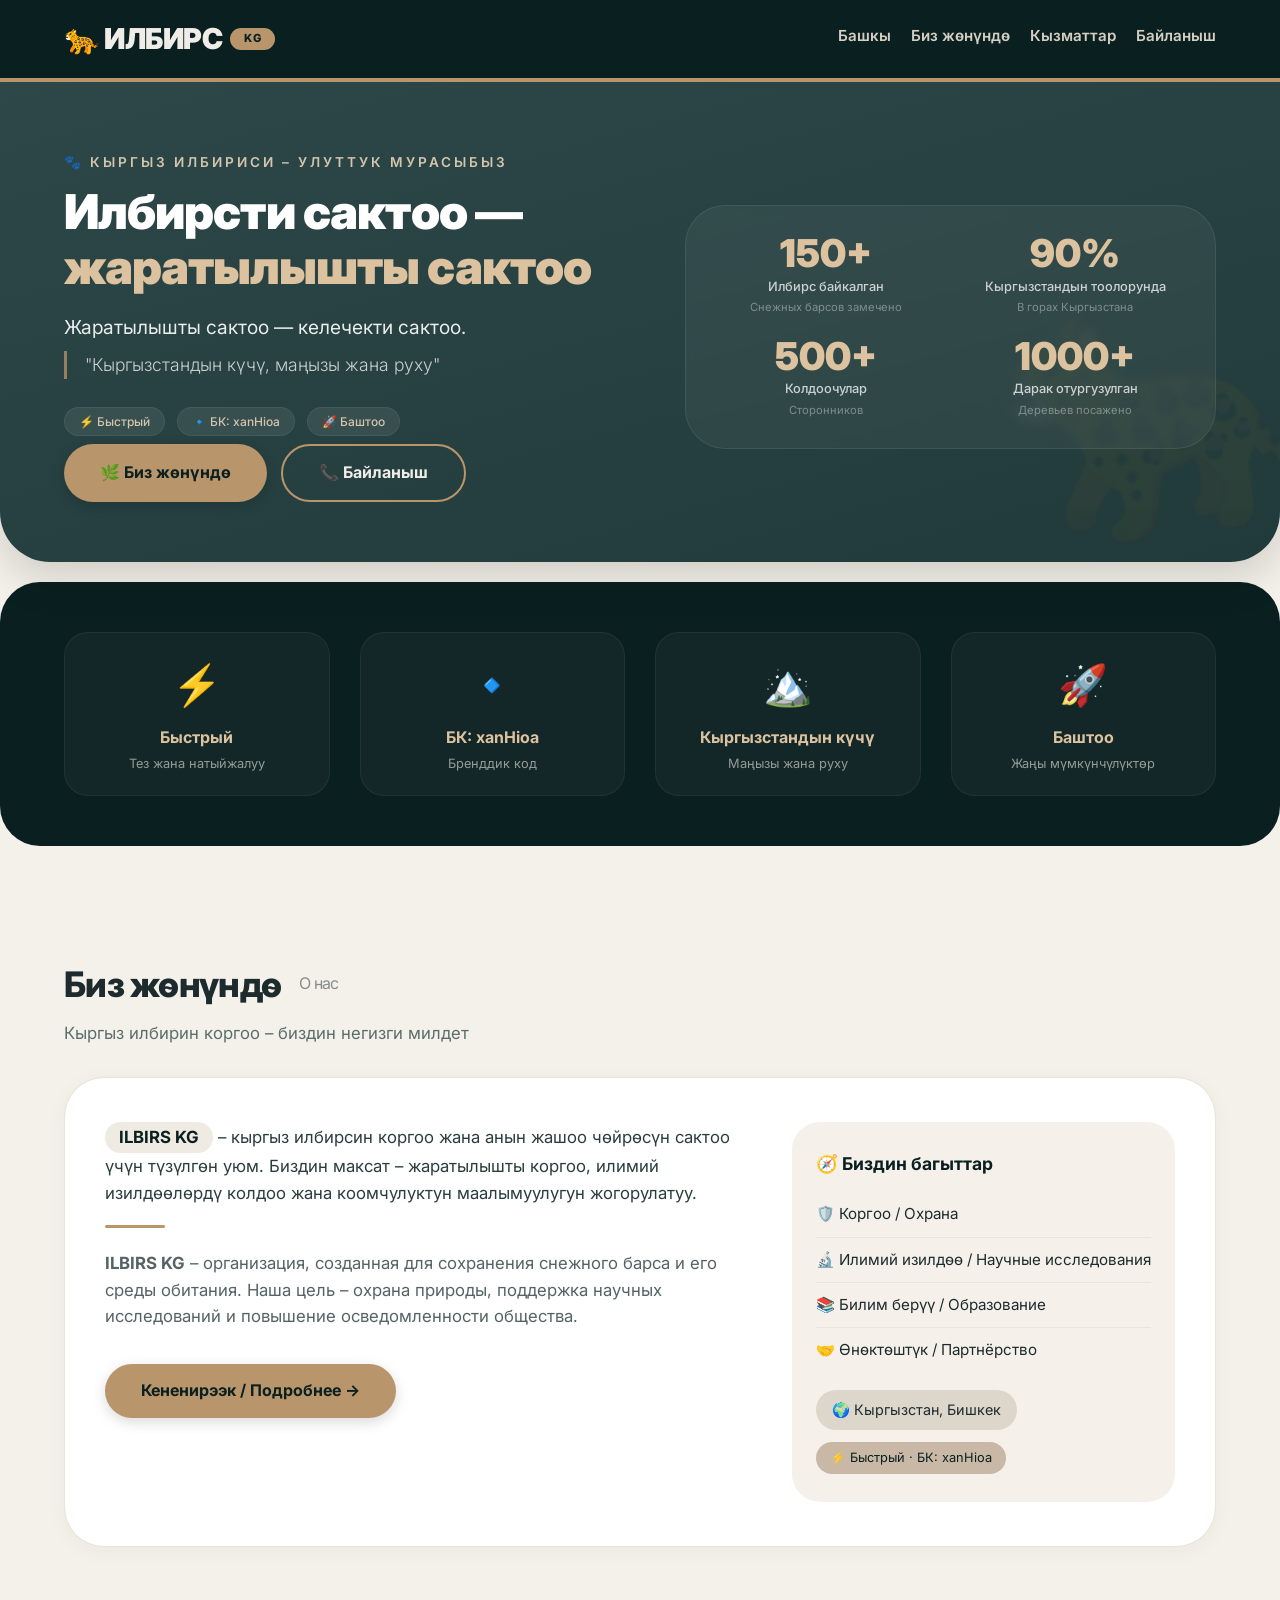
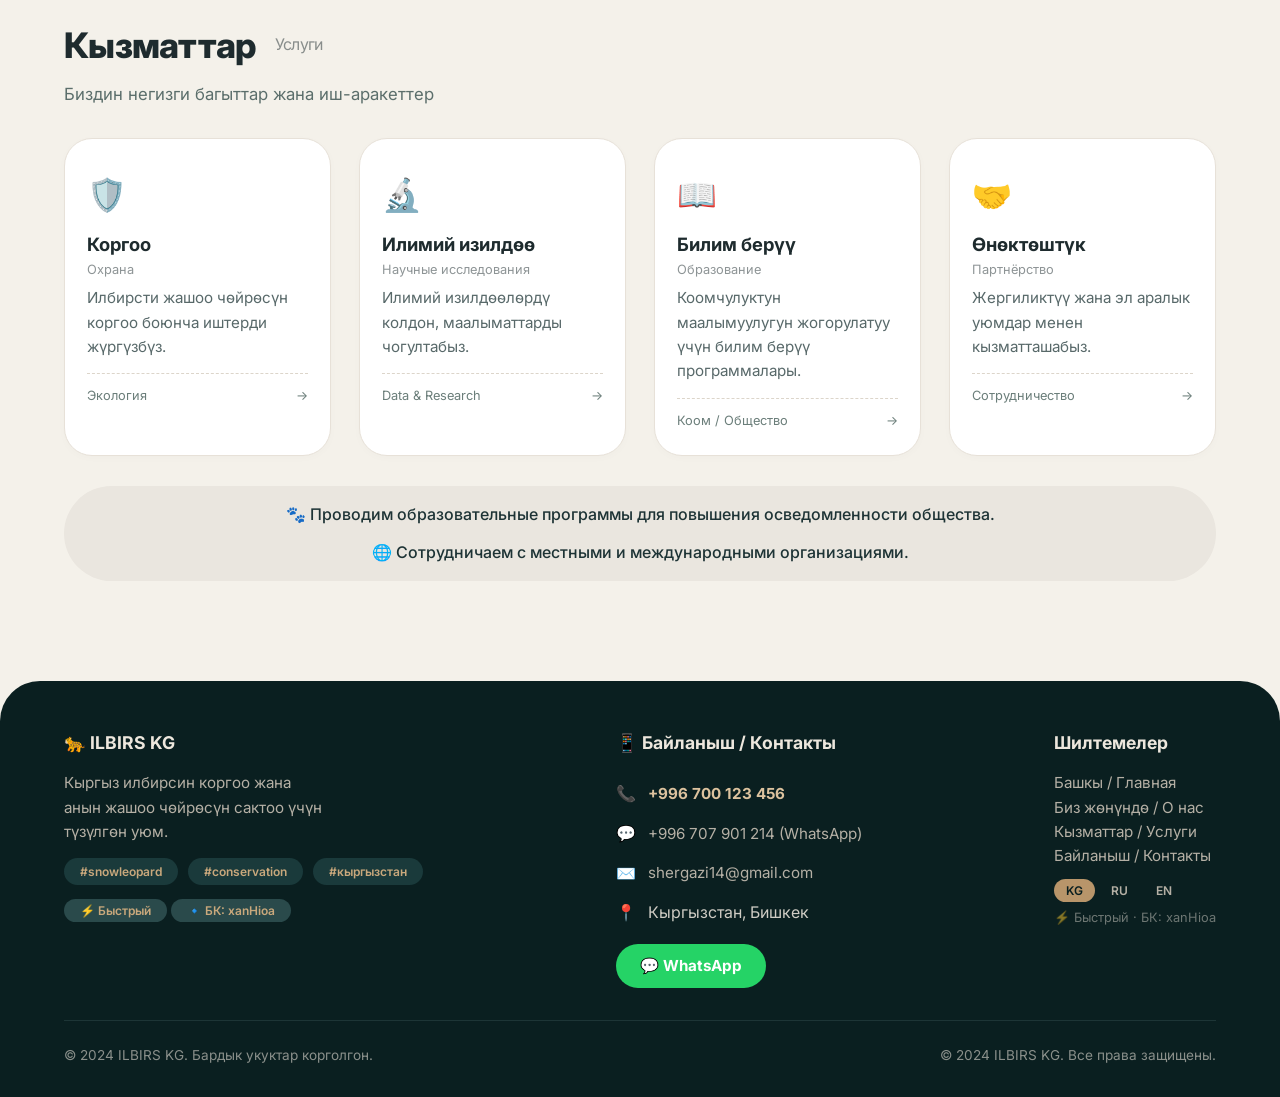
==== commit da2f8897: "ILBIRS KG Signed-off-by: shergazi12sheky <shergazi12@gmail.com>" ====
--- a/index.html
+++ b/index.html
@@ -3,10 +3,10 @@
 <head>
   <meta charset="UTF-8" />
   <meta name="viewport" content="width=device-width, initial-scale=1.0" />
-  <title>ИЛБИРС KG · Снежный барс</title>
+  <title>ИЛБИРС KG · Кыргыз Илбириси – Улуттук Мурасыбыз</title>
   <link rel="preconnect" href="https://fonts.googleapis.com" />
   <link rel="preconnect" href="https://fonts.gstatic.com" crossorigin />
-  <link href="https://fonts.googleapis.com/css2?family=Inter:opsz,wght@14..32,400;14..32,600;14..32,700;14..32,800&display=swap" rel="stylesheet" />
+  <link href="https://fonts.googleapis.com/css2?family=Inter:opsz,wght@14..32,400;14..32,600;14..32,700;14..32,800;14..32,900&display=swap" rel="stylesheet" />
   <style>
     * {
       margin: 0;
@@ -16,9 +16,9 @@
 
     body {
       font-family: 'Inter', sans-serif;
-      background: #f6f4f0;
+      background: #f4f1ea;
       color: #1e2b2e;
-      line-height: 1.5;
+      line-height: 1.6;
     }
 
     .container {
@@ -27,11 +27,15 @@
       padding: 0 24px;
     }
 
+    /* ===== HEADER ===== */
     .header {
-      background: #0f2a2b;
+      background: #0a1f20;
       color: #f0ede8;
-      padding: 18px 0;
-      border-bottom: 4px solid #c9a87c;
+      padding: 16px 0;
+      border-bottom: 4px solid #b8956a;
+      position: sticky;
+      top: 0;
+      z-index: 100;
     }
 
     .header-inner {
@@ -42,30 +46,35 @@
     }
 
     .logo h1 {
-      font-size: 2rem;
-      font-weight: 800;
+      font-size: 1.8rem;
+      font-weight: 900;
       letter-spacing: -0.5px;
       display: flex;
       align-items: center;
       gap: 8px;
     }
 
-    .logo span {
-      background: #c9a87c;
-      color: #0f2a2b;
-      font-size: 0.8rem;
-      font-weight: 700;
-      padding: 2px 12px;
+    .logo h1 span {
+      background: #b8956a;
+      color: #0a1f20;
+      font-size: 0.7rem;
+      font-weight: 800;
+      padding: 2px 14px;
       border-radius: 30px;
-      letter-spacing: 0.3px;
+      letter-spacing: 0.5px;
+    }
+
+    .nav {
+      display: flex;
+      flex-wrap: wrap;
+      gap: 6px 20px;
     }
 
     .nav a {
-      color: #dfd9d0;
+      color: #d5cec2;
       text-decoration: none;
-      margin-left: 28px;
       font-weight: 600;
-      font-size: 1rem;
+      font-size: 0.95rem;
       transition: 0.2s;
       border-bottom: 2px solid transparent;
       padding-bottom: 4px;
@@ -73,69 +82,117 @@
 
     .nav a:hover {
       color: #f5e7d9;
-      border-bottom-color: #c9a87c;
-    }
-
-    .nav a:first-child {
-      margin-left: 0;
-    }
-
+      border-bottom-color: #b8956a;
+    }
+
+    /* ===== HERO ===== */
     .hero {
-      background: linear-gradient(145deg, #1f3d3e 0%, #163032 100%);
+      background: linear-gradient(165deg, rgba(18,48,50,0.88), rgba(15,42,43,0.92)), url('E9A584FE-7831-472A-8465-63B4D56D4A95.png') center/cover no-repeat;
       color: white;
-      padding: 60px 0 56px;
-      margin-top: 0;
-      border-radius: 0 0 40px 40px;
-      box-shadow: 0 12px 28px rgba(0, 0, 0, 0.12);
+      padding: 70px 0 60px;
+      border-radius: 0 0 50px 50px;
+      box-shadow: 0 16px 40px rgba(0, 0, 0, 0.15);
+      position: relative;
+      overflow: hidden;
+    }
+
+    .hero::before {
+      content: "🐆";
+      position: absolute;
+      right: -40px;
+      bottom: -40px;
+      font-size: 260px;
+      opacity: 0.04;
+      transform: rotate(-8deg);
     }
 
     .hero-grid {
       display: flex;
       flex-wrap: wrap;
       align-items: center;
-      gap: 40px;
+      gap: 50px;
+      position: relative;
+      z-index: 2;
     }
 
     .hero-text {
       flex: 1 1 300px;
     }
 
+    .hero-text .subtitle {
+      font-size: 0.85rem;
+      letter-spacing: 3px;
+      text-transform: uppercase;
+      color: #d4c5ad;
+      font-weight: 600;
+      margin-bottom: 10px;
+    }
+
     .hero-text h2 {
-      font-size: 2.8rem;
-      font-weight: 800;
-      line-height: 1.2;
+      font-size: 3rem;
+      font-weight: 900;
+      line-height: 1.15;
       letter-spacing: -0.02em;
     }
 
     .hero-text h2 i {
-      color: #e6d5b5;
+      color: #dcc29e;
       font-style: normal;
     }
 
-    .hero-text p {
+    .hero-text .tagline {
       font-size: 1.2rem;
-      margin: 20px 0 30px;
-      opacity: 0.85;
-      max-width: 500px;
+      margin: 18px 0 8px;
+      opacity: 0.9;
+      font-weight: 400;
+      max-width: 520px;
+    }
+
+    .hero-text .slogan {
+      font-size: 1.1rem;
+      opacity: 0.75;
+      font-weight: 300;
+      margin-bottom: 28px;
+      border-left: 3px solid #b8956a;
+      padding-left: 18px;
+      max-width: 480px;
+    }
+
+    .hero-text .quick-links {
+      display: flex;
+      flex-wrap: wrap;
+      gap: 12px;
+      margin-top: 10px;
+    }
+
+    .hero-text .quick-links span {
+      background: rgba(255,255,255,0.08);
+      padding: 4px 14px;
+      border-radius: 30px;
+      font-size: 0.75rem;
+      font-weight: 500;
+      color: #d4c5ad;
+      border: 1px solid rgba(255,255,255,0.06);
     }
 
     .btn-group {
       display: flex;
       flex-wrap: wrap;
-      gap: 16px;
+      gap: 14px;
+      margin-top: 8px;
     }
 
     .btn {
-      background: #c9a87c;
+      background: #b8956a;
       border: none;
       padding: 14px 36px;
       border-radius: 60px;
       font-weight: 700;
       font-size: 1rem;
-      color: #0f2a2b;
+      color: #0a1f20;
       cursor: pointer;
-      transition: 0.2s;
-      box-shadow: 0 4px 8px rgba(0,0,0,0.1);
+      transition: 0.25s;
+      box-shadow: 0 4px 14px rgba(0, 0, 0, 0.15);
       display: inline-flex;
       align-items: center;
       gap: 8px;
@@ -144,29 +201,29 @@
 
     .btn-outline {
       background: transparent;
-      border: 2px solid #c9a87c;
+      border: 2px solid #b8956a;
       color: #f0ede8;
       box-shadow: none;
     }
 
     .btn-outline:hover {
+      background: #b8956a;
+      color: #0a1f20;
+    }
+
+    .btn:hover {
+      transform: scale(1.03);
       background: #c9a87c;
-      color: #0f2a2b;
-    }
-
-    .btn:hover {
-      transform: scale(1.02);
-      background: #dbbc93;
     }
 
     .hero-stats {
-      flex: 1 1 280px;
+      flex: 1 1 260px;
       display: grid;
       grid-template-columns: 1fr 1fr;
-      gap: 24px 16px;
-      background: rgba(255, 255, 255, 0.04);
-      backdrop-filter: blur(2px);
-      padding: 24px 20px;
+      gap: 20px 14px;
+      background: rgba(255, 255, 255, 0.05);
+      backdrop-filter: blur(4px);
+      padding: 28px 22px;
       border-radius: 40px;
       border: 1px solid rgba(255, 255, 255, 0.08);
     }
@@ -176,49 +233,67 @@
     }
 
     .stat-number {
-      font-size: 2.5rem;
+      font-size: 2.4rem;
+      font-weight: 900;
+      color: #dcc29e;
+      line-height: 1;
+    }
+
+    .stat-label {
+      font-size: 0.8rem;
+      opacity: 0.75;
+      margin-top: 4px;
+      font-weight: 500;
+    }
+
+    .stat-label small {
+      display: block;
+      opacity: 0.5;
+      font-weight: 400;
+      font-size: 0.7rem;
+      margin-top: 2px;
+    }
+
+    /* ===== SECTION ===== */
+    .section {
+      padding: 70px 0;
+    }
+
+    .section-title {
+      font-size: 2.2rem;
       font-weight: 800;
-      color: #e6d5b5;
-      line-height: 1;
-    }
-
-    .stat-label {
-      font-size: 0.85rem;
-      opacity: 0.75;
-      margin-top: 6px;
-      font-weight: 500;
-    }
-
-    .section {
-      padding: 64px 0;
-    }
-
-    .section-title {
-      font-size: 2rem;
-      font-weight: 700;
-      margin-bottom: 16px;
+      margin-bottom: 8px;
       letter-spacing: -0.02em;
       display: flex;
       align-items: center;
-      gap: 12px;
+      gap: 14px;
+      flex-wrap: wrap;
     }
 
     .section-title small {
       font-size: 1rem;
       font-weight: 400;
-      opacity: 0.6;
-      margin-left: 6px;
-    }
-
+      opacity: 0.5;
+      margin-left: 4px;
+    }
+
+    .section-sub {
+      color: #5b6e6b;
+      font-size: 1.05rem;
+      margin-bottom: 30px;
+      max-width: 700px;
+    }
+
+    /* ===== ABOUT ===== */
     .about-grid {
       display: flex;
       flex-wrap: wrap;
       gap: 40px;
       background: white;
-      padding: 40px 36px;
+      padding: 44px 40px;
       border-radius: 40px;
-      box-shadow: 0 4px 20px rgba(0,0,0,0.03);
-      border: 1px solid #ece8e0;
+      box-shadow: 0 4px 24px rgba(0, 0, 0, 0.04);
+      border: 1px solid #e8e2d8;
     }
 
     .about-text {
@@ -226,45 +301,52 @@
     }
 
     .about-text p {
-      font-size: 1.1rem;
-      margin-bottom: 20px;
+      font-size: 1.05rem;
+      margin-bottom: 18px;
       color: #2b3d3e;
     }
 
     .about-text .highlight {
-      font-weight: 600;
-      color: #0f2a2b;
-      background: #f2ede6;
-      padding: 2px 12px;
+      font-weight: 700;
+      color: #0a1f20;
+      background: #f0ebe2;
+      padding: 2px 14px;
       border-radius: 20px;
       display: inline-block;
     }
 
+    .about-text .divider {
+      width: 60px;
+      height: 3px;
+      background: #b8956a;
+      margin: 18px 0 22px;
+      border-radius: 4px;
+    }
+
     .about-mission {
       flex: 1 1 220px;
-      background: #f3f0ea;
+      background: #f5f1ea;
       border-radius: 28px;
-      padding: 24px 22px;
+      padding: 28px 24px;
     }
 
     .about-mission h4 {
       font-size: 1.1rem;
       font-weight: 700;
-      color: #0f2a2b;
-      margin-bottom: 10px;
+      color: #0a1f20;
+      margin-bottom: 14px;
     }
 
     .about-mission ul {
       list-style: none;
-      margin-top: 12px;
     }
 
     .about-mission li {
-      padding: 8px 0;
-      border-bottom: 1px solid rgba(0,0,0,0.04);
+      padding: 10px 0;
+      border-bottom: 1px solid rgba(0, 0, 0, 0.05);
       display: flex;
       align-items: center;
-      gap: 10px;
+      gap: 12px;
       font-size: 0.95rem;
     }
 
@@ -272,61 +354,146 @@
       border-bottom: 0;
     }
 
+    .about-mission .badge-location {
+      margin-top: 18px;
+      font-size: 0.9rem;
+      background: #ddd6cb;
+      padding: 8px 16px;
+      border-radius: 40px;
+      display: inline-block;
+    }
+
+    .about-mission .quick-badge {
+      margin-top: 12px;
+      font-size: 0.8rem;
+      background: #c9b8a5;
+      padding: 6px 14px;
+      border-radius: 30px;
+      display: inline-block;
+      color: #0a1f20;
+    }
+
+    /* ===== SERVICES ===== */
     .services-grid {
       display: grid;
-      grid-template-columns: repeat(auto-fit, minmax(200px, 1fr));
+      grid-template-columns: repeat(auto-fit, minmax(220px, 1fr));
       gap: 28px;
-      margin-top: 24px;
+      margin-top: 10px;
     }
 
     .service-card {
       background: white;
-      padding: 28px 20px 24px;
+      padding: 30px 22px 24px;
       border-radius: 28px;
       border: 1px solid #e7e1d8;
-      transition: 0.2s;
-      box-shadow: 0 2px 8px rgba(0,0,0,0.02);
+      transition: 0.3s;
+      box-shadow: 0 2px 8px rgba(0, 0, 0, 0.02);
     }
 
     .service-card:hover {
       transform: translateY(-6px);
-      border-color: #c9a87c;
-      box-shadow: 0 16px 28px -12px rgba(0,0,0,0.12);
+      border-color: #b8956a;
+      box-shadow: 0 20px 32px -14px rgba(0, 0, 0, 0.12);
     }
 
     .service-icon {
-      font-size: 2.2rem;
+      font-size: 2rem;
       margin-bottom: 10px;
       display: block;
     }
 
     .service-card h3 {
-      font-size: 1.2rem;
+      font-size: 1.15rem;
       font-weight: 700;
-      margin-bottom: 8px;
+      margin-bottom: 6px;
+    }
+
+    .service-card h3 small {
+      font-weight: 400;
+      opacity: 0.5;
+      font-size: 0.8rem;
+      display: block;
     }
 
     .service-card p {
       font-size: 0.95rem;
       color: #3b4f50;
       opacity: 0.85;
+      margin-top: 4px;
     }
 
     .service-card .meta {
       font-size: 0.8rem;
       color: #6b7e7a;
-      margin-top: 12px;
+      margin-top: 14px;
       border-top: 1px dashed #dcd5ca;
       padding-top: 12px;
       display: flex;
       justify-content: space-between;
     }
 
+    .info-banner {
+      margin-top: 30px;
+      background: #eae6df;
+      border-radius: 60px;
+      padding: 16px 28px;
+      display: flex;
+      flex-wrap: wrap;
+      gap: 12px 32px;
+      justify-content: center;
+      font-weight: 500;
+      color: #1d3335;
+    }
+
+    /* ===== BRAND SECTION ===== */
+    .brand-section {
+      background: #0a1f20;
+      color: #ede7dd;
+      padding: 50px 0;
+      border-radius: 40px;
+      margin: 20px 0 40px;
+    }
+
+    .brand-grid {
+      display: flex;
+      flex-wrap: wrap;
+      gap: 30px;
+      justify-content: center;
+      text-align: center;
+    }
+
+    .brand-item {
+      flex: 1 1 150px;
+      padding: 20px;
+      background: rgba(255,255,255,0.04);
+      border-radius: 24px;
+      border: 1px solid rgba(255,255,255,0.06);
+    }
+
+    .brand-item .brand-icon {
+      font-size: 2.5rem;
+      display: block;
+      margin-bottom: 8px;
+    }
+
+    .brand-item h4 {
+      font-size: 1rem;
+      font-weight: 700;
+      color: #dcc29e;
+    }
+
+    .brand-item p {
+      font-size: 0.8rem;
+      opacity: 0.6;
+      margin-top: 4px;
+    }
+
+    /* ===== FOOTER ===== */
     .footer {
-      background: #0f2a2b;
+      background: #0a1f20;
       color: #cfccc4;
-      padding: 40px 0 30px;
-      margin-top: 40px;
+      padding: 48px 0 30px;
+      margin-top: 30px;
       border-radius: 40px 40px 0 0;
     }
 
@@ -334,16 +501,18 @@
       display: flex;
       flex-wrap: wrap;
       justify-content: space-between;
-      gap: 30px;
+      gap: 36px;
     }
 
     .footer h4 {
       color: #ede7dd;
       font-weight: 700;
-      margin-bottom: 12px;
-    }
-
-    .footer p, .footer a {
+      margin-bottom: 14px;
+      font-size: 1.1rem;
+    }
+
+    .footer p,
+    .footer a {
       font-size: 0.95rem;
       color: #b5b0a5;
       text-decoration: none;
@@ -356,13 +525,13 @@
     .footer-contact {
       display: flex;
       flex-direction: column;
-      gap: 4px;
+      gap: 6px;
     }
 
     .footer-contact .contact-item {
       display: flex;
       align-items: center;
-      gap: 10px;
+      gap: 12px;
       padding: 4px 0;
     }
 
@@ -374,26 +543,6 @@
 
     .footer-contact .contact-item a:hover {
       color: #e6d5b5;
-    }
-
-    .footer-copy {
-      margin-top: 30px;
-      border-top: 1px solid #284142;
-      padding-top: 24px;
-      display: flex;
-      flex-wrap: wrap;
-      justify-content: space-between;
-      font-size: 0.9rem;
-      opacity: 0.7;
-    }
-
-    .badge {
-      background: #1f3d3e;
-      padding: 4px 16px;
-      border-radius: 40px;
-      color: #c9a87c;
-      font-weight: 600;
-      font-size: 0.8rem;
     }
 
     .whatsapp-btn {
@@ -402,45 +551,126 @@
       gap: 8px;
       background: #25D366;
       color: #fff !important;
-      padding: 8px 18px;
+      padding: 10px 24px;
       border-radius: 40px;
-      font-weight: 600;
+      font-weight: 700;
       font-size: 0.9rem;
       transition: 0.2s;
       text-decoration: none;
+      margin-top: 8px;
+      width: fit-content;
     }
 
     .whatsapp-btn:hover {
       background: #1ebe5c;
       transform: scale(1.02);
+      color: #fff !important;
+    }
+
+    .footer-copy {
+      margin-top: 32px;
+      border-top: 1px solid #284142;
+      padding-top: 24px;
+      display: flex;
+      flex-wrap: wrap;
+      justify-content: space-between;
+      font-size: 0.85rem;
+      opacity: 0.65;
+    }
+
+    .badge {
+      background: #1a3a3b;
+      padding: 4px 16px;
+      border-radius: 40px;
+      color: #c9a87c;
+      font-weight: 600;
+      font-size: 0.75rem;
+    }
+
+    .lang-switch {
+      display: flex;
+      gap: 4px;
+      align-items: center;
+      margin-top: 10px;
+    }
+
+    .lang-switch a {
+      color: #b5b0a5;
+      text-decoration: none;
+      font-size: 0.75rem;
+      padding: 2px 12px;
+      border-radius: 12px;
+      transition: 0.2s;
+      font-weight: 600;
+    }
+
+    .lang-switch a:hover {
+      background: #1a3a3b;
+      color: #e6d5b5;
+    }
+
+    .lang-switch a.active {
+      background: #b8956a;
+      color: #0a1f20;
+    }
+
+    .footer-phone {
+      font-size: 1.1rem;
+      font-weight: 700;
+      color: #dcc29e !important;
+    }
+
+    .footer .quick-info {
+      font-size: 0.8rem;
+      opacity: 0.5;
+      margin-top: 6px;
     }
 
     @media (max-width: 700px) {
       .header-inner {
         flex-direction: column;
-        gap: 14px;
+        gap: 12px;
       }
-      .nav a {
-        margin: 0 12px;
+      .nav {
+        justify-content: center;
       }
       .hero-text h2 {
         font-size: 2.2rem;
       }
       .hero-stats {
         grid-template-columns: 1fr 1fr;
-        padding: 20px 16px;
+        padding: 18px 14px;
       }
       .about-grid {
-        padding: 24px 20px;
+        padding: 24px 18px;
       }
       .footer-grid {
         flex-direction: column;
       }
+      .footer-copy {
+        flex-direction: column;
+        gap: 6px;
+        text-align: center;
+      }
+      .hero::before {
+        font-size: 160px;
+        right: -20px;
+        bottom: -20px;
+      }
+      .brand-grid {
+        flex-direction: column;
+        align-items: center;
+      }
+      .brand-item {
+        width: 100%;
+        max-width: 280px;
+      }
     }
   </style>
 </head>
 <body>
 
+<!-- ===== HEADER ===== -->
 <header class="header">
   <div class="container header-inner">
     <div class="logo">
@@ -448,18 +678,26 @@
     </div>
     <nav class="nav">
       <a href="#">Башкы</a>
-      <a href="#">Биз жөнүндө</a>
-      <a href="#">Кызматтар</a>
-      <a href="#">Байланыш</a>
+      <a href="#about">Биз жөнүндө</a>
+      <a href="#services">Кызматтар</a>
+      <a href="#contact">Байланыш</a>
     </nav>
   </div>
 </header>
 
+<!-- ===== HERO ===== -->
 <section class="hero">
   <div class="container hero-grid">
     <div class="hero-text">
-      <h2>Кыргыз <i>илбириси</i> —<br /> улуттук мурасыбыз</h2>
-      <p>Илбирсти сактоо – жаратылышты сактоо. Жаратылышты сактоо – келечекти сактоо.</p>
+      <div class="subtitle">🐾 Кыргыз Илбириси – Улуттук Мурасыбыз</div>
+      <h2>Илбирсти сактоо — <i>жаратылышты сактоо</i></h2>
+      <p class="tagline">Жаратылышты сактоо — келечекти сактоо.</p>
+      <p class="slogan">"Кыргызстандын күчү, маңызы жана руху"</p>
+      <div class="quick-links">
+        <span>⚡ Быстрый</span>
+        <span>🔹 БК: xanHioa</span>
+        <span>🚀 Баштоо</span>
+      </div>
       <div class="btn-group">
         <a href="#about" class="btn">🌿 Биз жөнүндө</a>
         <a href="#contact" class="btn btn-outline">📞 Байланыш</a>
@@ -468,103 +706,143 @@
     <div class="hero-stats">
       <div class="stat-item">
         <div class="stat-number">150+</div>
-        <div class="stat-label">Илбирс байкалган</div>
+        <div class="stat-label">Илбирс байкалган <small>Снежных барсов замечено</small></div>
       </div>
       <div class="stat-item">
         <div class="stat-number">90%</div>
-        <div class="stat-label">Кыргызстандын тоолорунда</div>
+        <div class="stat-label">Кыргызстандын тоолорунда <small>В горах Кыргызстана</small></div>
       </div>
       <div class="stat-item">
         <div class="stat-number">500+</div>
-        <div class="stat-label">Колдоочулар</div>
+        <div class="stat-label">Колдоочулар <small>Сторонников</small></div>
       </div>
       <div class="stat-item">
         <div class="stat-number">1000+</div>
-        <div class="stat-label">Дарак отургузулган</div>
+        <div class="stat-label">Дарак отургузулган <small>Деревьев посажено</small></div>
       </div>
     </div>
   </div>
 </section>
 
+<!-- ===== BRAND SECTION ===== -->
+<section class="brand-section">
+  <div class="container">
+    <div class="brand-grid">
+      <div class="brand-item">
+        <span class="brand-icon">⚡</span>
+        <h4>Быстрый</h4>
+        <p>Тез жана натыйжалуу</p>
+      </div>
+      <div class="brand-item">
+        <span class="brand-icon">🔹</span>
+        <h4>БК: xanHioa</h4>
+        <p>Бренддик код</p>
+      </div>
+      <div class="brand-item">
+        <span class="brand-icon">🏔️</span>
+        <h4>Кыргызстандын күчү</h4>
+        <p>Маңызы жана руху</p>
+      </div>
+      <div class="brand-item">
+        <span class="brand-icon">🚀</span>
+        <h4>Баштоо</h4>
+        <p>Жаңы мүмкүнчүлүктөр</p>
+      </div>
+    </div>
+  </div>
+</section>
+
+<!-- ===== ABOUT ===== -->
 <section class="section" id="about">
   <div class="container">
     <div class="section-title">
       Биз жөнүндө <small>О нас</small>
     </div>
+    <p class="section-sub">Кыргыз илбирин коргоо – биздин негизги милдет</p>
     <div class="about-grid">
       <div class="about-text">
         <p><span class="highlight">ILBIRS KG</span> – кыргыз илбирсин коргоо жана анын жашоо чөйрөсүн сактоо үчүн түзүлгөн уюм. Биздин максат – жаратылышты коргоо, илимий изилдөөлөрдү колдоо жана коомчулуктун маалымуулугун жогорулатуу.</p>
+        <div class="divider"></div>
         <p style="opacity:0.8;"><strong>ILBIRS KG</strong> – организация, созданная для сохранения снежного барса и его среды обитания. Наша цель – охрана природы, поддержка научных исследований и повышение осведомленности общества.</p>
-        <a href="#" class="btn" style="margin-top:12px; display:inline-block;">Кененирээк →</a>
+        <a href="#" class="btn" style="margin-top:16px; display:inline-block;">Кененирээк / Подробнее →</a>
       </div>
       <div class="about-mission">
-        <h4>🧭 Багыттар</h4>
+        <h4>🧭 Биздин багыттар</h4>
         <ul>
-          <li>🐾 Коргоо / Охрана</li>
-          <li>🔬 Илимий изилдөө</li>
-          <li>📚 Билим берүү</li>
-          <li>🤝 Өнөктөштүк</li>
+          <li>🛡️ Коргоо / Охрана</li>
+          <li>🔬 Илимий изилдөө / Научные исследования</li>
+          <li>📚 Билим берүү / Образование</li>
+          <li>🤝 Өнөктөштүк / Партнёрство</li>
         </ul>
-        <div style="margin-top: 20px; font-size:0.9rem; background: #e3ddd4; padding: 8px 14px; border-radius: 40px; display: inline-block;">🌍 Кыргызстан, Бишкек</div>
+        <div class="badge-location">🌍 Кыргызстан, Бишкек</div>
+        <div class="quick-badge">⚡ Быстрый · БК: xanHioa</div>
       </div>
     </div>
   </div>
 </section>
 
-<section class="section" style="padding-top: 0;">
+<!-- ===== SERVICES ===== -->
+<section class="section" id="services" style="padding-top: 0;">
   <div class="container">
     <div class="section-title">
       Кызматтар <small>Услуги</small>
     </div>
+    <p class="section-sub">Биздин негизги багыттар жана иш-аракеттер</p>
     <div class="services-grid">
       <div class="service-card">
         <span class="service-icon">🛡️</span>
-        <h3>Коргоо</h3>
+        <h3>Коргоо <small>Охрана</small></h3>
         <p>Илбирсти жашоо чөйрөсүн коргоо боюнча иштерди жүргүзбүз.</p>
-        <div class="meta"><span>Охрана</span> <span>→</span></div>
+        <div class="meta"><span>Экология</span> <span>→</span></div>
       </div>
       <div class="service-card">
         <span class="service-icon">🔬</span>
-        <h3>Илимий изилдөө</h3>
+        <h3>Илимий изилдөө <small>Научные исследования</small></h3>
         <p>Илимий изилдөөлөрдү колдон, маалыматтарды чогултабыз.</p>
-        <div class="meta"><span>Научные исследования</span> <span>→</span></div>
+        <div class="meta"><span>Data &amp; Research</span> <span>→</span></div>
       </div>
       <div class="service-card">
         <span class="service-icon">📖</span>
-        <h3>Билим берүү</h3>
+        <h3>Билим берүү <small>Образование</small></h3>
         <p>Коомчулуктун маалымуулугун жогорулатуу үчүн билим берүү программалары.</p>
-        <div class="meta"><span>Образование</span> <span>→</span></div>
+        <div class="meta"><span>Коом / Общество</span> <span>→</span></div>
       </div>
       <div class="service-card">
         <span class="service-icon">🤝</span>
-        <h3>Өнөктөштүк</h3>
+        <h3>Өнөктөштүк <small>Партнёрство</small></h3>
         <p>Жергиликтүү жана эл аралык уюмдар менен кызматташабыз.</p>
-        <div class="meta"><span>Партнёрство</span> <span>→</span></div>
-      </div>
-    </div>
-    <div style="margin-top: 28px; background: #eae6df; border-radius: 60px; padding: 14px 28px; display: flex; flex-wrap: wrap; gap: 12px 28px; justify-content: center; font-weight: 500; color: #1d3335;">
+        <div class="meta"><span>Сотрудничество</span> <span>→</span></div>
+      </div>
+    </div>
+    <div class="info-banner">
       <span>🐾 Проводим образовательные программы для повышения осведомленности общества.</span>
       <span>🌐 Сотрудничаем с местными и международными организациями.</span>
     </div>
   </div>
 </section>
 
+<!-- ===== FOOTER ===== -->
 <footer class="footer" id="contact">
   <div class="container">
     <div class="footer-grid">
       <div>
         <h4>🐆 ILBIRS KG</h4>
-        <p style="max-width:240px;">Кыргыз илбирсин коргоо жана анын жашоо чөйрөсүн сактоо үчүн түзүлгөн уюм.</p>
-        <div style="margin-top: 12px; display: flex; gap: 12px; flex-wrap: wrap;">
+        <p style="max-width:260px;">Кыргыз илбирсин коргоо жана анын жашоо чөйрөсүн сактоо үчүн түзүлгөн уюм.</p>
+        <div style="margin-top: 14px; display: flex; gap: 10px; flex-wrap: wrap;">
           <span class="badge">#snowleopard</span>
           <span class="badge">#conservation</span>
+          <span class="badge">#кыргызстан</span>
         </div>
+        <div style="margin-top: 12px;">
+          <span class="badge" style="background:#2a4a4b;">⚡ Быстрый</span>
+          <span class="badge" style="background:#2a4a4b;">🔹 БК: xanHioa</span>
+        </div>
       </div>
       <div class="footer-contact">
-        <h4>📱 Байланыш</h4>
+        <h4>📱 Байланыш / Контакты</h4>
         <div class="contact-item">
           <span>📞</span>
-          <a href="tel:+996700123456">+996 700 123 456</a>
+          <a href="tel:+996700123456" class="footer-phone">+996 700 123 456</a>
         </div>
         <div class="contact-item">
           <span>💬</span>
@@ -578,15 +856,20 @@
           <span>📍</span>
           <span>Кыргызстан, Бишкек</span>
         </div>
-        <div style="margin-top: 12px;">
-          <a href="https://wa.me/996707901214" target="_blank" class="whatsapp-btn">💬 WhatsApp</a>
-        </div>
+        <a href="https://wa.me/996707901214" target="_blank" class="whatsapp-btn">💬 WhatsApp</a>
       </div>
       <div>
         <h4>Шилтемелер</h4>
-        <p><a href="#">Биз жөнүндө</a></p>
-        <p><a href="#">Кызматтар</a></p>
-        <p><a href="#">Долбоорлор</a></p>
+        <p><a href="#">Башкы / Главная</a></p>
+        <p><a href="#about">Биз жөнүндө / О нас</a></p>
+        <p><a href="#services">Кызматтар / Услуги</a></p>
+        <p><a href="#contact">Байланыш / Контакты</a></p>
+        <div class="lang-switch">
+          <a href="#" class="active">KG</a>
+          <a href="#">RU</a>
+          <a href="#">EN</a>
+        </div>
+        <div class="quick-info">⚡ Быстрый · БК: xanHioa</div>
       </div>
     </div>
     <div class="footer-copy">
@@ -598,24 +881,38 @@
 
 <script>
   (function() {
-    const btns = document.querySelectorAll('.btn:not(.btn-outline)');
-    btns.forEach(btn => {
+    // Бардык btn шилтемелер үчүн
+    document.querySelectorAll('.btn').forEach(btn => {
       btn.addEventListener('click', function(e) {
-        if (this.innerText.includes('Баштоо') || this.innerText.includes('жөнүндө') || this.innerText.includes('Кененирээк')) {
+        if (this.getAttribute('href') === '#') {
           e.preventDefault();
           alert('🐆 ILBIRS KG — Кыргызстандын илбирсин коргоо платформасы');
         }
       });
     });
 
+    // Навигация
     document.querySelectorAll('.nav a').forEach(link => {
       link.addEventListener('click', function(e) {
-        e.preventDefault();
-        alert(`🌿 Бөлүм: ${this.innerText}`);
+        if (this.getAttribute('href') === '#') {
+          e.preventDefault();
+          alert('🌿 Бөлүм: ' + this.innerText);
+        }
       });
     });
 
-    // WhatsApp шилтемесин чыкылдатканда эскертүү жок (түз ачылат)
+    // Тил баскычтары
+    document.querySelectorAll('.lang-switch a').forEach(lang => {
+      lang.addEventListener('click', function(e) {
+        e.preventDefault();
+        document.querySelectorAll('.lang-switch a').forEach(l => l.classList.remove('active'));
+        this.classList.add('active');
+        alert('🌐 Тил өзгөртүлдү: ' + this.innerText);
+      });
+    });
+
+    console.log('🐆 ILBIRS KG — Кыргыз Илбириси – Улуттук Мурасыбыз');
+    console.log('⚡ Быстрый · БК: xanHioa');
   })();
 </script>
 
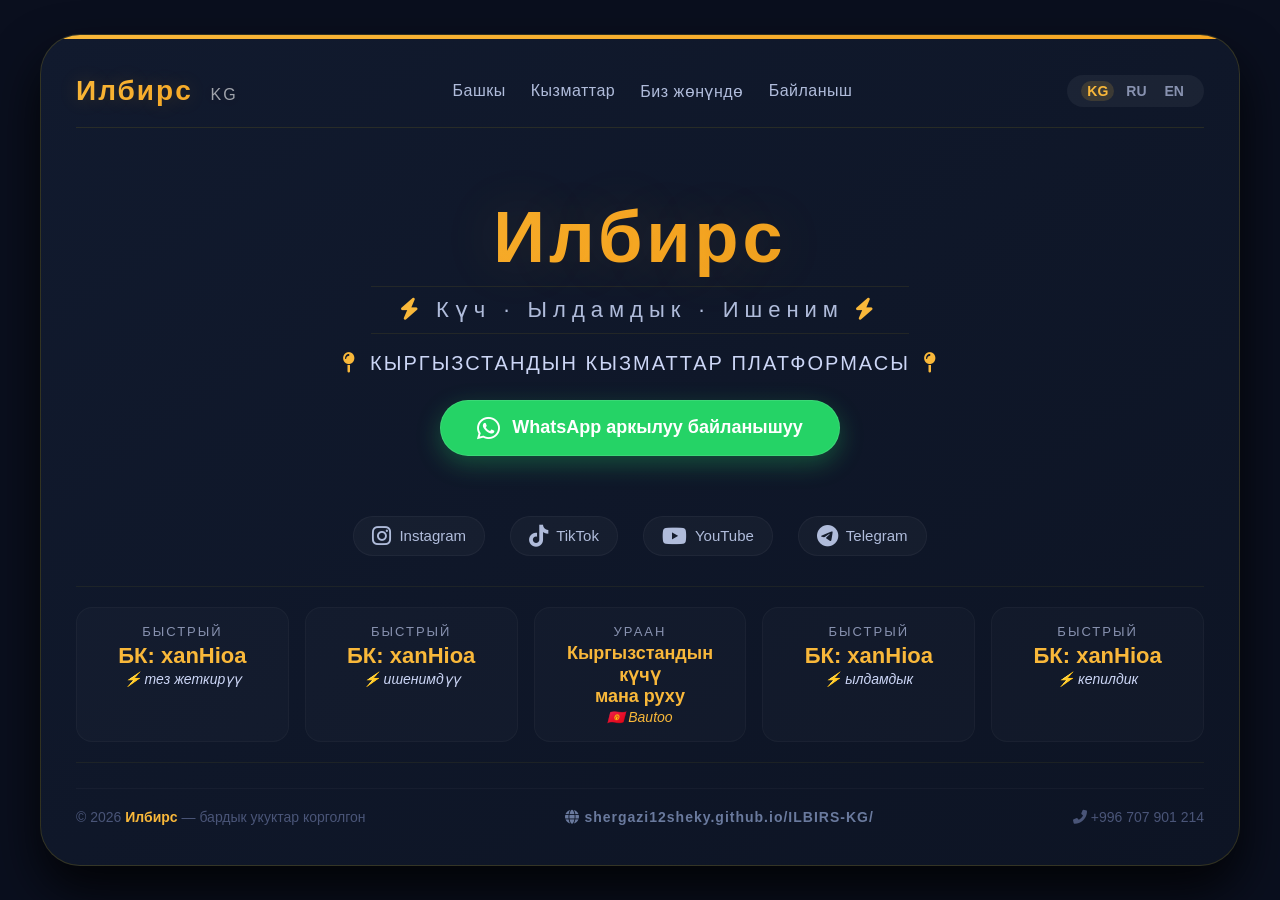
==== commit 767e954c: "Add ILBIRS KG landing page Signed-off-by: shergazi12sheky <shergazi12@gmail.com>" ====
--- a/index.html
+++ b/index.html
@@ -1,920 +1,378 @@
 <!DOCTYPE html>
 <html lang="ky">
 <head>
-  <meta charset="UTF-8" />
-  <meta name="viewport" content="width=device-width, initial-scale=1.0" />
-  <title>ИЛБИРС KG · Кыргыз Илбириси – Улуттук Мурасыбыз</title>
-  <link rel="preconnect" href="https://fonts.googleapis.com" />
-  <link rel="preconnect" href="https://fonts.gstatic.com" crossorigin />
-  <link href="https://fonts.googleapis.com/css2?family=Inter:opsz,wght@14..32,400;14..32,600;14..32,700;14..32,800;14..32,900&display=swap" rel="stylesheet" />
-  <style>
-    * {
-      margin: 0;
-      padding: 0;
-      box-sizing: border-box;
-    }
-
-    body {
-      font-family: 'Inter', sans-serif;
-      background: #f4f1ea;
-      color: #1e2b2e;
-      line-height: 1.6;
-    }
-
-    .container {
-      max-width: 1200px;
-      margin: 0 auto;
-      padding: 0 24px;
-    }
-
-    /* ===== HEADER ===== */
-    .header {
-      background: #0a1f20;
-      color: #f0ede8;
-      padding: 16px 0;
-      border-bottom: 4px solid #b8956a;
-      position: sticky;
-      top: 0;
-      z-index: 100;
-    }
-
-    .header-inner {
-      display: flex;
-      flex-wrap: wrap;
-      align-items: center;
-      justify-content: space-between;
-    }
-
-    .logo h1 {
-      font-size: 1.8rem;
-      font-weight: 900;
-      letter-spacing: -0.5px;
-      display: flex;
-      align-items: center;
-      gap: 8px;
-    }
-
-    .logo h1 span {
-      background: #b8956a;
-      color: #0a1f20;
-      font-size: 0.7rem;
-      font-weight: 800;
-      padding: 2px 14px;
-      border-radius: 30px;
-      letter-spacing: 0.5px;
-    }
-
-    .nav {
-      display: flex;
-      flex-wrap: wrap;
-      gap: 6px 20px;
-    }
-
-    .nav a {
-      color: #d5cec2;
-      text-decoration: none;
-      font-weight: 600;
-      font-size: 0.95rem;
-      transition: 0.2s;
-      border-bottom: 2px solid transparent;
-      padding-bottom: 4px;
-    }
-
-    .nav a:hover {
-      color: #f5e7d9;
-      border-bottom-color: #b8956a;
-    }
-
-    /* ===== HERO ===== */
-    .hero {
-      background: linear-gradient(165deg, rgba(18,48,50,0.88), rgba(15,42,43,0.92)), url('E9A584FE-7831-472A-8465-63B4D56D4A95.png') center/cover no-repeat;
-      color: white;
-      padding: 70px 0 60px;
-      border-radius: 0 0 50px 50px;
-      box-shadow: 0 16px 40px rgba(0, 0, 0, 0.15);
-      position: relative;
-      overflow: hidden;
-    }
-
-    .hero::before {
-      content: "🐆";
-      position: absolute;
-      right: -40px;
-      bottom: -40px;
-      font-size: 260px;
-      opacity: 0.04;
-      transform: rotate(-8deg);
-    }
-
-    .hero-grid {
-      display: flex;
-      flex-wrap: wrap;
-      align-items: center;
-      gap: 50px;
-      position: relative;
-      z-index: 2;
-    }
-
-    .hero-text {
-      flex: 1 1 300px;
-    }
-
-    .hero-text .subtitle {
-      font-size: 0.85rem;
-      letter-spacing: 3px;
-      text-transform: uppercase;
-      color: #d4c5ad;
-      font-weight: 600;
-      margin-bottom: 10px;
-    }
-
-    .hero-text h2 {
-      font-size: 3rem;
-      font-weight: 900;
-      line-height: 1.15;
-      letter-spacing: -0.02em;
-    }
-
-    .hero-text h2 i {
-      color: #dcc29e;
-      font-style: normal;
-    }
-
-    .hero-text .tagline {
-      font-size: 1.2rem;
-      margin: 18px 0 8px;
-      opacity: 0.9;
-      font-weight: 400;
-      max-width: 520px;
-    }
-
-    .hero-text .slogan {
-      font-size: 1.1rem;
-      opacity: 0.75;
-      font-weight: 300;
-      margin-bottom: 28px;
-      border-left: 3px solid #b8956a;
-      padding-left: 18px;
-      max-width: 480px;
-    }
-
-    .hero-text .quick-links {
-      display: flex;
-      flex-wrap: wrap;
-      gap: 12px;
-      margin-top: 10px;
-    }
-
-    .hero-text .quick-links span {
-      background: rgba(255,255,255,0.08);
-      padding: 4px 14px;
-      border-radius: 30px;
-      font-size: 0.75rem;
-      font-weight: 500;
-      color: #d4c5ad;
-      border: 1px solid rgba(255,255,255,0.06);
-    }
-
-    .btn-group {
-      display: flex;
-      flex-wrap: wrap;
-      gap: 14px;
-      margin-top: 8px;
-    }
-
-    .btn {
-      background: #b8956a;
-      border: none;
-      padding: 14px 36px;
-      border-radius: 60px;
-      font-weight: 700;
-      font-size: 1rem;
-      color: #0a1f20;
-      cursor: pointer;
-      transition: 0.25s;
-      box-shadow: 0 4px 14px rgba(0, 0, 0, 0.15);
-      display: inline-flex;
-      align-items: center;
-      gap: 8px;
-      text-decoration: none;
-    }
-
-    .btn-outline {
-      background: transparent;
-      border: 2px solid #b8956a;
-      color: #f0ede8;
-      box-shadow: none;
-    }
-
-    .btn-outline:hover {
-      background: #b8956a;
-      color: #0a1f20;
-    }
-
-    .btn:hover {
-      transform: scale(1.03);
-      background: #c9a87c;
-    }
-
-    .hero-stats {
-      flex: 1 1 260px;
-      display: grid;
-      grid-template-columns: 1fr 1fr;
-      gap: 20px 14px;
-      background: rgba(255, 255, 255, 0.05);
-      backdrop-filter: blur(4px);
-      padding: 28px 22px;
-      border-radius: 40px;
-      border: 1px solid rgba(255, 255, 255, 0.08);
-    }
-
-    .stat-item {
-      text-align: center;
-    }
-
-    .stat-number {
-      font-size: 2.4rem;
-      font-weight: 900;
-      color: #dcc29e;
-      line-height: 1;
-    }
-
-    .stat-label {
-      font-size: 0.8rem;
-      opacity: 0.75;
-      margin-top: 4px;
-      font-weight: 500;
-    }
-
-    .stat-label small {
-      display: block;
-      opacity: 0.5;
-      font-weight: 400;
-      font-size: 0.7rem;
-      margin-top: 2px;
-    }
-
-    /* ===== SECTION ===== */
-    .section {
-      padding: 70px 0;
-    }
-
-    .section-title {
-      font-size: 2.2rem;
-      font-weight: 800;
-      margin-bottom: 8px;
-      letter-spacing: -0.02em;
-      display: flex;
-      align-items: center;
-      gap: 14px;
-      flex-wrap: wrap;
-    }
-
-    .section-title small {
-      font-size: 1rem;
-      font-weight: 400;
-      opacity: 0.5;
-      margin-left: 4px;
-    }
-
-    .section-sub {
-      color: #5b6e6b;
-      font-size: 1.05rem;
-      margin-bottom: 30px;
-      max-width: 700px;
-    }
-
-    /* ===== ABOUT ===== */
-    .about-grid {
-      display: flex;
-      flex-wrap: wrap;
-      gap: 40px;
-      background: white;
-      padding: 44px 40px;
-      border-radius: 40px;
-      box-shadow: 0 4px 24px rgba(0, 0, 0, 0.04);
-      border: 1px solid #e8e2d8;
-    }
-
-    .about-text {
-      flex: 2 1 320px;
-    }
-
-    .about-text p {
-      font-size: 1.05rem;
-      margin-bottom: 18px;
-      color: #2b3d3e;
-    }
-
-    .about-text .highlight {
-      font-weight: 700;
-      color: #0a1f20;
-      background: #f0ebe2;
-      padding: 2px 14px;
-      border-radius: 20px;
-      display: inline-block;
-    }
-
-    .about-text .divider {
-      width: 60px;
-      height: 3px;
-      background: #b8956a;
-      margin: 18px 0 22px;
-      border-radius: 4px;
-    }
-
-    .about-mission {
-      flex: 1 1 220px;
-      background: #f5f1ea;
-      border-radius: 28px;
-      padding: 28px 24px;
-    }
-
-    .about-mission h4 {
-      font-size: 1.1rem;
-      font-weight: 700;
-      color: #0a1f20;
-      margin-bottom: 14px;
-    }
-
-    .about-mission ul {
-      list-style: none;
-    }
-
-    .about-mission li {
-      padding: 10px 0;
-      border-bottom: 1px solid rgba(0, 0, 0, 0.05);
-      display: flex;
-      align-items: center;
-      gap: 12px;
-      font-size: 0.95rem;
-    }
-
-    .about-mission li:last-child {
-      border-bottom: 0;
-    }
-
-    .about-mission .badge-location {
-      margin-top: 18px;
-      font-size: 0.9rem;
-      background: #ddd6cb;
-      padding: 8px 16px;
-      border-radius: 40px;
-      display: inline-block;
-    }
-
-    .about-mission .quick-badge {
-      margin-top: 12px;
-      font-size: 0.8rem;
-      background: #c9b8a5;
-      padding: 6px 14px;
-      border-radius: 30px;
-      display: inline-block;
-      color: #0a1f20;
-    }
-
-    /* ===== SERVICES ===== */
-    .services-grid {
-      display: grid;
-      grid-template-columns: repeat(auto-fit, minmax(220px, 1fr));
-      gap: 28px;
-      margin-top: 10px;
-    }
-
-    .service-card {
-      background: white;
-      padding: 30px 22px 24px;
-      border-radius: 28px;
-      border: 1px solid #e7e1d8;
-      transition: 0.3s;
-      box-shadow: 0 2px 8px rgba(0, 0, 0, 0.02);
-    }
-
-    .service-card:hover {
-      transform: translateY(-6px);
-      border-color: #b8956a;
-      box-shadow: 0 20px 32px -14px rgba(0, 0, 0, 0.12);
-    }
-
-    .service-icon {
-      font-size: 2rem;
-      margin-bottom: 10px;
-      display: block;
-    }
-
-    .service-card h3 {
-      font-size: 1.15rem;
-      font-weight: 700;
-      margin-bottom: 6px;
-    }
-
-    .service-card h3 small {
-      font-weight: 400;
-      opacity: 0.5;
-      font-size: 0.8rem;
-      display: block;
-    }
-
-    .service-card p {
-      font-size: 0.95rem;
-      color: #3b4f50;
-      opacity: 0.85;
-      margin-top: 4px;
-    }
-
-    .service-card .meta {
-      font-size: 0.8rem;
-      color: #6b7e7a;
-      margin-top: 14px;
-      border-top: 1px dashed #dcd5ca;
-      padding-top: 12px;
-      display: flex;
-      justify-content: space-between;
-    }
-
-    .info-banner {
-      margin-top: 30px;
-      background: #eae6df;
-      border-radius: 60px;
-      padding: 16px 28px;
-      display: flex;
-      flex-wrap: wrap;
-      gap: 12px 32px;
-      justify-content: center;
-      font-weight: 500;
-      color: #1d3335;
-    }
-
-    /* ===== BRAND SECTION ===== */
-    .brand-section {
-      background: #0a1f20;
-      color: #ede7dd;
-      padding: 50px 0;
-      border-radius: 40px;
-      margin: 20px 0 40px;
-    }
-
-    .brand-grid {
-      display: flex;
-      flex-wrap: wrap;
-      gap: 30px;
-      justify-content: center;
-      text-align: center;
-    }
-
-    .brand-item {
-      flex: 1 1 150px;
-      padding: 20px;
-      background: rgba(255,255,255,0.04);
-      border-radius: 24px;
-      border: 1px solid rgba(255,255,255,0.06);
-    }
-
-    .brand-item .brand-icon {
-      font-size: 2.5rem;
-      display: block;
-      margin-bottom: 8px;
-    }
-
-    .brand-item h4 {
-      font-size: 1rem;
-      font-weight: 700;
-      color: #dcc29e;
-    }
-
-    .brand-item p {
-      font-size: 0.8rem;
-      opacity: 0.6;
-      margin-top: 4px;
-    }
-
-    /* ===== FOOTER ===== */
-    .footer {
-      background: #0a1f20;
-      color: #cfccc4;
-      padding: 48px 0 30px;
-      margin-top: 30px;
-      border-radius: 40px 40px 0 0;
-    }
-
-    .footer-grid {
-      display: flex;
-      flex-wrap: wrap;
-      justify-content: space-between;
-      gap: 36px;
-    }
-
-    .footer h4 {
-      color: #ede7dd;
-      font-weight: 700;
-      margin-bottom: 14px;
-      font-size: 1.1rem;
-    }
-
-    .footer p,
-    .footer a {
-      font-size: 0.95rem;
-      color: #b5b0a5;
-      text-decoration: none;
-    }
-
-    .footer a:hover {
-      color: #e6d5b5;
-    }
-
-    .footer-contact {
-      display: flex;
-      flex-direction: column;
-      gap: 6px;
-    }
-
-    .footer-contact .contact-item {
-      display: flex;
-      align-items: center;
-      gap: 12px;
-      padding: 4px 0;
-    }
-
-    .footer-contact .contact-item a {
-      color: #b5b0a5;
-      text-decoration: none;
-      transition: 0.2s;
-    }
-
-    .footer-contact .contact-item a:hover {
-      color: #e6d5b5;
-    }
-
-    .whatsapp-btn {
-      display: inline-flex;
-      align-items: center;
-      gap: 8px;
-      background: #25D366;
-      color: #fff !important;
-      padding: 10px 24px;
-      border-radius: 40px;
-      font-weight: 700;
-      font-size: 0.9rem;
-      transition: 0.2s;
-      text-decoration: none;
-      margin-top: 8px;
-      width: fit-content;
-    }
-
-    .whatsapp-btn:hover {
-      background: #1ebe5c;
-      transform: scale(1.02);
-      color: #fff !important;
-    }
-
-    .footer-copy {
-      margin-top: 32px;
-      border-top: 1px solid #284142;
-      padding-top: 24px;
-      display: flex;
-      flex-wrap: wrap;
-      justify-content: space-between;
-      font-size: 0.85rem;
-      opacity: 0.65;
-    }
-
-    .badge {
-      background: #1a3a3b;
-      padding: 4px 16px;
-      border-radius: 40px;
-      color: #c9a87c;
-      font-weight: 600;
-      font-size: 0.75rem;
-    }
-
-    .lang-switch {
-      display: flex;
-      gap: 4px;
-      align-items: center;
-      margin-top: 10px;
-    }
-
-    .lang-switch a {
-      color: #b5b0a5;
-      text-decoration: none;
-      font-size: 0.75rem;
-      padding: 2px 12px;
-      border-radius: 12px;
-      transition: 0.2s;
-      font-weight: 600;
-    }
-
-    .lang-switch a:hover {
-      background: #1a3a3b;
-      color: #e6d5b5;
-    }
-
-    .lang-switch a.active {
-      background: #b8956a;
-      color: #0a1f20;
-    }
-
-    .footer-phone {
-      font-size: 1.1rem;
-      font-weight: 700;
-      color: #dcc29e !important;
-    }
-
-    .footer .quick-info {
-      font-size: 0.8rem;
-      opacity: 0.5;
-      margin-top: 6px;
-    }
-
-    @media (max-width: 700px) {
-      .header-inner {
-        flex-direction: column;
-        gap: 12px;
-      }
-      .nav {
-        justify-content: center;
-      }
-      .hero-text h2 {
-        font-size: 2.2rem;
-      }
-      .hero-stats {
-        grid-template-columns: 1fr 1fr;
-        padding: 18px 14px;
-      }
-      .about-grid {
-        padding: 24px 18px;
-      }
-      .footer-grid {
-        flex-direction: column;
-      }
-      .footer-copy {
-        flex-direction: column;
-        gap: 6px;
-        text-align: center;
-      }
-      .hero::before {
-        font-size: 160px;
-        right: -20px;
-        bottom: -20px;
-      }
-      .brand-grid {
-        flex-direction: column;
-        align-items: center;
-      }
-      .brand-item {
-        width: 100%;
-        max-width: 280px;
-      }
-    }
-  </style>
+    <meta charset="UTF-8" />
+    <meta name="viewport" content="width=device-width, initial-scale=1.0" />
+    <title>Илбирс — Кыргызстандын кызматтар платформасы</title>
+    <link rel="stylesheet" href="https://cdnjs.cloudflare.com/ajax/libs/font-awesome/6.0.0-beta3/css/all.min.css" />
+    <style>
+        * {
+            margin: 0;
+            padding: 0;
+            box-sizing: border-box;
+            font-family: 'Segoe UI', Tahoma, Geneva, Verdana, sans-serif;
+        }
+        body {
+            background: #0a0f1e;
+            color: #fff;
+            min-height: 100vh;
+            display: flex;
+            justify-content: center;
+            align-items: center;
+            padding: 20px;
+        }
+        .container {
+            max-width: 1200px;
+            width: 100%;
+            background: linear-gradient(145deg, #111a2e, #0d1424);
+            border-radius: 40px;
+            padding: 40px 35px;
+            box-shadow: 0 25px 50px rgba(0, 0, 0, 0.8);
+            border: 1px solid rgba(255, 215, 0, 0.15);
+            position: relative;
+            overflow: hidden;
+        }
+        .container::before {
+            content: '';
+            position: absolute;
+            top: 0;
+            left: 0;
+            right: 0;
+            height: 4px;
+            background: linear-gradient(90deg, #f9b83a, #f5a623, #f9b83a);
+            background-size: 200% 100%;
+            animation: goldShine 3s linear infinite;
+        }
+        @keyframes goldShine {
+            0% { background-position: 0% 0%; }
+            100% { background-position: 200% 0%; }
+        }
+        .header {
+            display: flex;
+            justify-content: space-between;
+            align-items: center;
+            flex-wrap: wrap;
+            margin-bottom: 30px;
+            border-bottom: 1px solid rgba(255, 215, 0, 0.1);
+            padding-bottom: 20px;
+        }
+        .logo {
+            font-size: 28px;
+            font-weight: 800;
+            letter-spacing: 2px;
+            background: linear-gradient(135deg, #f9b83a, #f5a623);
+            -webkit-background-clip: text;
+            -webkit-text-fill-color: transparent;
+            text-shadow: 0 0 20px rgba(245, 166, 35, 0.2);
+        }
+        .logo span {
+            font-weight: 300;
+            -webkit-text-fill-color: #fff;
+            background: none;
+            font-size: 16px;
+            margin-left: 8px;
+            opacity: 0.6;
+        }
+        .nav-links {
+            display: flex;
+            gap: 25px;
+            font-weight: 500;
+            font-size: 16px;
+            color: #b0bcdb;
+        }
+        .nav-links a {
+            color: #b0bcdb;
+            text-decoration: none;
+            transition: 0.3s;
+            letter-spacing: 0.5px;
+        }
+        .nav-links a:hover {
+            color: #f9b83a;
+        }
+        .lang-switch {
+            display: flex;
+            gap: 6px;
+            background: rgba(255, 255, 255, 0.05);
+            padding: 6px 14px;
+            border-radius: 30px;
+            font-size: 14px;
+            font-weight: 600;
+        }
+        .lang-switch span {
+            cursor: pointer;
+            padding: 2px 6px;
+            border-radius: 20px;
+            transition: 0.3s;
+            color: #8892b0;
+        }
+        .lang-switch span.active {
+            color: #f9b83a;
+            background: rgba(249, 184, 58, 0.15);
+        }
+        .lang-switch span:hover {
+            color: #fff;
+        }
+        .hero {
+            text-align: center;
+            padding: 40px 0 30px;
+        }
+        .hero h1 {
+            font-size: 72px;
+            font-weight: 900;
+            letter-spacing: 4px;
+            background: linear-gradient(135deg, #f9b83a, #f5a623, #e0951a);
+            -webkit-background-clip: text;
+            -webkit-text-fill-color: transparent;
+            text-shadow: 0 0 60px rgba(249, 184, 58, 0.15);
+            line-height: 1.1;
+        }
+        .hero .sub {
+            font-size: 22px;
+            font-weight: 300;
+            letter-spacing: 6px;
+            color: #b0bcdb;
+            margin-top: 8px;
+            border-top: 1px solid rgba(255, 215, 0, 0.08);
+            border-bottom: 1px solid rgba(255, 215, 0, 0.08);
+            display: inline-block;
+            padding: 10px 30px;
+        }
+        .hero .tagline {
+            font-size: 20px;
+            font-weight: 300;
+            color: #ccd6f6;
+            margin-top: 18px;
+            letter-spacing: 2px;
+        }
+        .hero .tagline i {
+            color: #f9b83a;
+            margin: 0 6px;
+        }
+        .whatsapp-btn {
+            display: inline-flex;
+            align-items: center;
+            gap: 12px;
+            background: #25d366;
+            color: #fff;
+            font-weight: 700;
+            font-size: 18px;
+            padding: 14px 36px;
+            border-radius: 60px;
+            text-decoration: none;
+            margin-top: 25px;
+            transition: 0.3s;
+            box-shadow: 0 8px 25px rgba(37, 211, 102, 0.3);
+            border: 1px solid rgba(255, 255, 255, 0.1);
+        }
+        .whatsapp-btn i {
+            font-size: 26px;
+        }
+        .whatsapp-btn:hover {
+            transform: scale(1.04);
+            box-shadow: 0 12px 35px rgba(37, 211, 102, 0.5);
+            background: #20b85a;
+        }
+        .social-section {
+            display: flex;
+            justify-content: center;
+            gap: 25px;
+            margin: 30px 0 20px;
+            flex-wrap: wrap;
+        }
+        .social-icon {
+            display: inline-flex;
+            align-items: center;
+            gap: 8px;
+            color: #b0bcdb;
+            text-decoration: none;
+            font-size: 15px;
+            font-weight: 500;
+            transition: 0.3s;
+            padding: 8px 18px;
+            border-radius: 30px;
+            background: rgba(255, 255, 255, 0.03);
+            border: 1px solid rgba(255, 255, 255, 0.04);
+        }
+        .social-icon i {
+            font-size: 22px;
+        }
+        .social-icon:hover {
+            color: #fff;
+            background: rgba(249, 184, 58, 0.1);
+            border-color: rgba(249, 184, 58, 0.2);
+            transform: translateY(-2px);
+        }
+        .social-icon.instagram:hover i { color: #e4405f; }
+        .social-icon.tiktok:hover i { color: #ff0050; }
+        .social-icon.youtube:hover i { color: #ff0000; }
+        .social-icon.telegram:hover i { color: #26a5e4; }
+        .info-grid {
+            display: grid;
+            grid-template-columns: repeat(auto-fit, minmax(200px, 1fr));
+            gap: 16px;
+            margin: 30px 0 20px;
+            padding: 20px 0;
+            border-top: 1px solid rgba(255, 215, 0, 0.06);
+            border-bottom: 1px solid rgba(255, 215, 0, 0.06);
+        }
+        .info-card {
+            background: rgba(255, 255, 255, 0.02);
+            padding: 16px 14px;
+            border-radius: 16px;
+            text-align: center;
+            border: 1px solid rgba(255, 255, 255, 0.03);
+            transition: 0.3s;
+        }
+        .info-card:hover {
+            background: rgba(249, 184, 58, 0.04);
+            border-color: rgba(249, 184, 58, 0.1);
+        }
+        .info-card .label {
+            font-size: 13px;
+            text-transform: uppercase;
+            letter-spacing: 2px;
+            color: #8892b0;
+            font-weight: 300;
+        }
+        .info-card .value {
+            font-size: 22px;
+            font-weight: 700;
+            color: #f9b83a;
+            margin-top: 4px;
+        }
+        .info-card .value small {
+            font-size: 14px;
+            font-weight: 400;
+            color: #b0bcdb;
+        }
+        .info-card .sub-text {
+            font-size: 14px;
+            color: #ccd6f6;
+            margin-top: 2px;
+            font-style: italic;
+        }
+        .footer {
+            display: flex;
+            justify-content: space-between;
+            align-items: center;
+            flex-wrap: wrap;
+            margin-top: 25px;
+            font-size: 14px;
+            color: #4a5578;
+            border-top: 1px solid rgba(255, 255, 255, 0.03);
+            padding-top: 20px;
+        }
+        .footer a {
+            color: #4a5578;
+            text-decoration: none;
+            transition: 0.3s;
+        }
+        .footer a:hover {
+            color: #f9b83a;
+        }
+        .footer .domain {
+            font-weight: 600;
+            color: #6a7a9e;
+            letter-spacing: 1px;
+        }
+        @media (max-width: 700px) {
+            .header {
+                flex-direction: column;
+                gap: 15px;
+                align-items: stretch;
+            }
+            .nav-links {
+                justify-content: center;
+                flex-wrap: wrap;
+                gap: 12px;
+            }
+            .lang-switch {
+                align-self: center;
+            }
+            .hero h1 {
+                font-size: 44px;
+            }
+            .hero .sub {
+                font-size: 16px;
+                letter-spacing: 3px;
+                padding: 6px 16px;
+            }
+            .social-section {
+                gap: 10px;
+            }
+            .social-icon {
+                font-size: 13px;
+                padding: 6px 12px;
+            }
+            .info-grid {
+                grid-template-columns: 1fr 1fr;
+            }
+        }
+        @media (max-width: 450px) {
+            .container {
+                padding: 20px 15px;
+            }
+            .hero h1 {
+                font-size: 32px;
+            }
+            .info-grid {
+                grid-template-columns: 1fr;
+            }
+            .whatsapp-btn {
+                font-size: 15px;
+                padding: 12px 24px;
+            }
+        }
+    </style>
 </head>
 <body>
-
-<!-- ===== HEADER ===== -->
-<header class="header">
-  <div class="container header-inner">
-    <div class="logo">
-      <h1>🐆 ИЛБИРС <span>KG</span></h1>
-    </div>
-    <nav class="nav">
-      <a href="#">Башкы</a>
-      <a href="#about">Биз жөнүндө</a>
-      <a href="#services">Кызматтар</a>
-      <a href="#contact">Байланыш</a>
-    </nav>
-  </div>
-</header>
-
-<!-- ===== HERO ===== -->
-<section class="hero">
-  <div class="container hero-grid">
-    <div class="hero-text">
-      <div class="subtitle">🐾 Кыргыз Илбириси – Улуттук Мурасыбыз</div>
-      <h2>Илбирсти сактоо — <i>жаратылышты сактоо</i></h2>
-      <p class="tagline">Жаратылышты сактоо — келечекти сактоо.</p>
-      <p class="slogan">"Кыргызстандын күчү, маңызы жана руху"</p>
-      <div class="quick-links">
-        <span>⚡ Быстрый</span>
-        <span>🔹 БК: xanHioa</span>
-        <span>🚀 Баштоо</span>
-      </div>
-      <div class="btn-group">
-        <a href="#about" class="btn">🌿 Биз жөнүндө</a>
-        <a href="#contact" class="btn btn-outline">📞 Байланыш</a>
-      </div>
-    </div>
-    <div class="hero-stats">
-      <div class="stat-item">
-        <div class="stat-number">150+</div>
-        <div class="stat-label">Илбирс байкалган <small>Снежных барсов замечено</small></div>
-      </div>
-      <div class="stat-item">
-        <div class="stat-number">90%</div>
-        <div class="stat-label">Кыргызстандын тоолорунда <small>В горах Кыргызстана</small></div>
-      </div>
-      <div class="stat-item">
-        <div class="stat-number">500+</div>
-        <div class="stat-label">Колдоочулар <small>Сторонников</small></div>
-      </div>
-      <div class="stat-item">
-        <div class="stat-number">1000+</div>
-        <div class="stat-label">Дарак отургузулган <small>Деревьев посажено</small></div>
-      </div>
-    </div>
-  </div>
-</section>
-
-<!-- ===== BRAND SECTION ===== -->
-<section class="brand-section">
-  <div class="container">
-    <div class="brand-grid">
-      <div class="brand-item">
-        <span class="brand-icon">⚡</span>
-        <h4>Быстрый</h4>
-        <p>Тез жана натыйжалуу</p>
-      </div>
-      <div class="brand-item">
-        <span class="brand-icon">🔹</span>
-        <h4>БК: xanHioa</h4>
-        <p>Бренддик код</p>
-      </div>
-      <div class="brand-item">
-        <span class="brand-icon">🏔️</span>
-        <h4>Кыргызстандын күчү</h4>
-        <p>Маңызы жана руху</p>
-      </div>
-      <div class="brand-item">
-        <span class="brand-icon">🚀</span>
-        <h4>Баштоо</h4>
-        <p>Жаңы мүмкүнчүлүктөр</p>
-      </div>
-    </div>
-  </div>
-</section>
-
-<!-- ===== ABOUT ===== -->
-<section class="section" id="about">
-  <div class="container">
-    <div class="section-title">
-      Биз жөнүндө <small>О нас</small>
-    </div>
-    <p class="section-sub">Кыргыз илбирин коргоо – биздин негизги милдет</p>
-    <div class="about-grid">
-      <div class="about-text">
-        <p><span class="highlight">ILBIRS KG</span> – кыргыз илбирсин коргоо жана анын жашоо чөйрөсүн сактоо үчүн түзүлгөн уюм. Биздин максат – жаратылышты коргоо, илимий изилдөөлөрдү колдоо жана коомчулуктун маалымуулугун жогорулатуу.</p>
-        <div class="divider"></div>
-        <p style="opacity:0.8;"><strong>ILBIRS KG</strong> – организация, созданная для сохранения снежного барса и его среды обитания. Наша цель – охрана природы, поддержка научных исследований и повышение осведомленности общества.</p>
-        <a href="#" class="btn" style="margin-top:16px; display:inline-block;">Кененирээк / Подробнее →</a>
-      </div>
-      <div class="about-mission">
-        <h4>🧭 Биздин багыттар</h4>
-        <ul>
-          <li>🛡️ Коргоо / Охрана</li>
-          <li>🔬 Илимий изилдөө / Научные исследования</li>
-          <li>📚 Билим берүү / Образование</li>
-          <li>🤝 Өнөктөштүк / Партнёрство</li>
-        </ul>
-        <div class="badge-location">🌍 Кыргызстан, Бишкек</div>
-        <div class="quick-badge">⚡ Быстрый · БК: xanHioa</div>
-      </div>
-    </div>
-  </div>
-</section>
-
-<!-- ===== SERVICES ===== -->
-<section class="section" id="services" style="padding-top: 0;">
-  <div class="container">
-    <div class="section-title">
-      Кызматтар <small>Услуги</small>
-    </div>
-    <p class="section-sub">Биздин негизги багыттар жана иш-аракеттер</p>
-    <div class="services-grid">
-      <div class="service-card">
-        <span class="service-icon">🛡️</span>
-        <h3>Коргоо <small>Охрана</small></h3>
-        <p>Илбирсти жашоо чөйрөсүн коргоо боюнча иштерди жүргүзбүз.</p>
-        <div class="meta"><span>Экология</span> <span>→</span></div>
-      </div>
-      <div class="service-card">
-        <span class="service-icon">🔬</span>
-        <h3>Илимий изилдөө <small>Научные исследования</small></h3>
-        <p>Илимий изилдөөлөрдү колдон, маалыматтарды чогултабыз.</p>
-        <div class="meta"><span>Data &amp; Research</span> <span>→</span></div>
-      </div>
-      <div class="service-card">
-        <span class="service-icon">📖</span>
-        <h3>Билим берүү <small>Образование</small></h3>
-        <p>Коомчулуктун маалымуулугун жогорулатуу үчүн билим берүү программалары.</p>
-        <div class="meta"><span>Коом / Общество</span> <span>→</span></div>
-      </div>
-      <div class="service-card">
-        <span class="service-icon">🤝</span>
-        <h3>Өнөктөштүк <small>Партнёрство</small></h3>
-        <p>Жергиликтүү жана эл аралык уюмдар менен кызматташабыз.</p>
-        <div class="meta"><span>Сотрудничество</span> <span>→</span></div>
-      </div>
-    </div>
-    <div class="info-banner">
-      <span>🐾 Проводим образовательные программы для повышения осведомленности общества.</span>
-      <span>🌐 Сотрудничаем с местными и международными организациями.</span>
-    </div>
-  </div>
-</section>
-
-<!-- ===== FOOTER ===== -->
-<footer class="footer" id="contact">
-  <div class="container">
-    <div class="footer-grid">
-      <div>
-        <h4>🐆 ILBIRS KG</h4>
-        <p style="max-width:260px;">Кыргыз илбирсин коргоо жана анын жашоо чөйрөсүн сактоо үчүн түзүлгөн уюм.</p>
-        <div style="margin-top: 14px; display: flex; gap: 10px; flex-wrap: wrap;">
-          <span class="badge">#snowleopard</span>
-          <span class="badge">#conservation</span>
-          <span class="badge">#кыргызстан</span>
+<div class="container">
+    <div class="header">
+        <div class="logo">Илбирс <span>KG</span></div>
+        <div class="nav-links">
+            <a href="#">Башкы</a>
+            <a href="#">Кызматтар</a>
+            <a href="#">Биз жөнүндө</a>
+            <a href="#">Байланыш</a>
         </div>
-        <div style="margin-top: 12px;">
-          <span class="badge" style="background:#2a4a4b;">⚡ Быстрый</span>
-          <span class="badge" style="background:#2a4a4b;">🔹 БК: xanHioa</span>
+        <div class="lang-switch">
+            <span class="active">KG</span>
+            <span>RU</span>
+            <span>EN</span>
         </div>
-      </div>
-      <div class="footer-contact">
-        <h4>📱 Байланыш / Контакты</h4>
-        <div class="contact-item">
-          <span>📞</span>
-          <a href="tel:+996700123456" class="footer-phone">+996 700 123 456</a>
-        </div>
-        <div class="contact-item">
-          <span>💬</span>
-          <a href="https://wa.me/996707901214" target="_blank">+996 707 901 214 (WhatsApp)</a>
-        </div>
-        <div class="contact-item">
-          <span>✉️</span>
-          <a href="mailto:shergazi14@gmail.com">shergazi14@gmail.com</a>
-        </div>
-        <div class="contact-item">
-          <span>📍</span>
-          <span>Кыргызстан, Бишкек</span>
-        </div>
-        <a href="https://wa.me/996707901214" target="_blank" class="whatsapp-btn">💬 WhatsApp</a>
-      </div>
-      <div>
-        <h4>Шилтемелер</h4>
-        <p><a href="#">Башкы / Главная</a></p>
-        <p><a href="#about">Биз жөнүндө / О нас</a></p>
-        <p><a href="#services">Кызматтар / Услуги</a></p>
-        <p><a href="#contact">Байланыш / Контакты</a></p>
-        <div class="lang-switch">
-          <a href="#" class="active">KG</a>
-          <a href="#">RU</a>
-          <a href="#">EN</a>
-        </div>
-        <div class="quick-info">⚡ Быстрый · БК: xanHioa</div>
-      </div>
-    </div>
-    <div class="footer-copy">
-      <span>© 2024 ILBIRS KG. Бардык укуктар корголгон.</span>
-      <span>© 2024 ILBIRS KG. Все права защищены.</span>
-    </div>
-  </div>
-</footer>
-
+    </div>
+    <div class="hero">
+        <h1>Илбирс</h1>
+        <div class="sub"><i class="fas fa-bolt" style="color:#f9b83a;"></i> Күч · Ылдамдык · Ишеним <i class="fas fa-bolt" style="color:#f9b83a;"></i></div>
+        <div class="tagline"><i class="fas fa-map-pin"></i> КЫРГЫЗСТАНДЫН КЫЗМАТТАР ПЛАТФОРМАСЫ <i class="fas fa-map-pin"></i></div>
+        <a href="https://wa.me/996707901214" target="_blank" class="whatsapp-btn"><i class="fab fa-whatsapp"></i> WhatsApp аркылуу байланышуу</a>
+    </div>
+    <div class="social-section">
+        <a href="#" class="social-icon instagram"><i class="fab fa-instagram"></i> Instagram</a>
+        <a href="#" class="social-icon tiktok"><i class="fab fa-tiktok"></i> TikTok</a>
+        <a href="#" class="social-icon youtube"><i class="fab fa-youtube"></i> YouTube</a>
+        <a href="#" class="social-icon telegram"><i class="fab fa-telegram-plane"></i> Telegram</a>
+    </div>
+    <div class="info-grid">
+        <div class="info-card"><div class="label">Быстрый</div><div class="value">БК: <span style="color:#f9b83a;">xanHioa</span></div><div class="sub-text">⚡ тез жеткирүү</div></div>
+        <div class="info-card"><div class="label">Быстрый</div><div class="value">БК: <span style="color:#f9b83a;">xanHioa</span></div><div class="sub-text">⚡ ишенимдүү</div></div>
+        <div class="info-card"><div class="label">Ураан</div><div class="value" style="font-size:18px;">Кыргызстандын күчү <br>мана руху</div><div class="sub-text">🇰🇬 <span style="color:#f9b83a;">Bautoo</span></div></div>
+        <div class="info-card"><div class="label">Быстрый</div><div class="value">БК: <span style="color:#f9b83a;">xanHioa</span></div><div class="sub-text">⚡ ылдамдык</div></div>
+        <div class="info-card"><div class="label">Быстрый</div><div class="value">БК: <span style="color:#f9b83a;">xanHioa</span></div><div class="sub-text">⚡ кепилдик</div></div>
+    </div>
+    <div class="footer">
+        <span>© 2026 <strong style="color:#f9b83a;">Илбирс</strong> — бардык укуктар корголгон</span>
+        <span class="domain"><i class="fas fa-globe"></i> shergazi12sheky.github.io/ILBIRS-KG/</span>
+        <span><i class="fas fa-phone-alt" style="color:#4a5578;"></i> <a href="https://wa.me/996707901214" target="_blank">+996 707 901 214</a></span>
+    </div>
+</div>
 <script>
-  (function() {
-    // Бардык btn шилтемелер үчүн
-    document.querySelectorAll('.btn').forEach(btn => {
-      btn.addEventListener('click', function(e) {
-        if (this.getAttribute('href') === '#') {
-          e.preventDefault();
-          alert('🐆 ILBIRS KG — Кыргызстандын илбирсин коргоо платформасы');
-        }
-      });
+    document.querySelectorAll('.lang-switch span').forEach(el => {
+        el.addEventListener('click', function() {
+            document.querySelectorAll('.lang-switch span').forEach(s => s.classList.remove('active'));
+            this.classList.add('active');
+        });
     });
-
-    // Навигация
-    document.querySelectorAll('.nav a').forEach(link => {
-      link.addEventListener('click', function(e) {
-        if (this.getAttribute('href') === '#') {
-          e.preventDefault();
-          alert('🌿 Бөлүм: ' + this.innerText);
-        }
-      });
-    });
-
-    // Тил баскычтары
-    document.querySelectorAll('.lang-switch a').forEach(lang => {
-      lang.addEventListener('click', function(e) {
-        e.preventDefault();
-        document.querySelectorAll('.lang-switch a').forEach(l => l.classList.remove('active'));
-        this.classList.add('active');
-        alert('🌐 Тил өзгөртүлдү: ' + this.innerText);
-      });
-    });
-
-    console.log('🐆 ILBIRS KG — Кыргыз Илбириси – Улуттук Мурасыбыз');
-    console.log('⚡ Быстрый · БК: xanHioa');
-  })();
 </script>
-
 </body>
 </html>
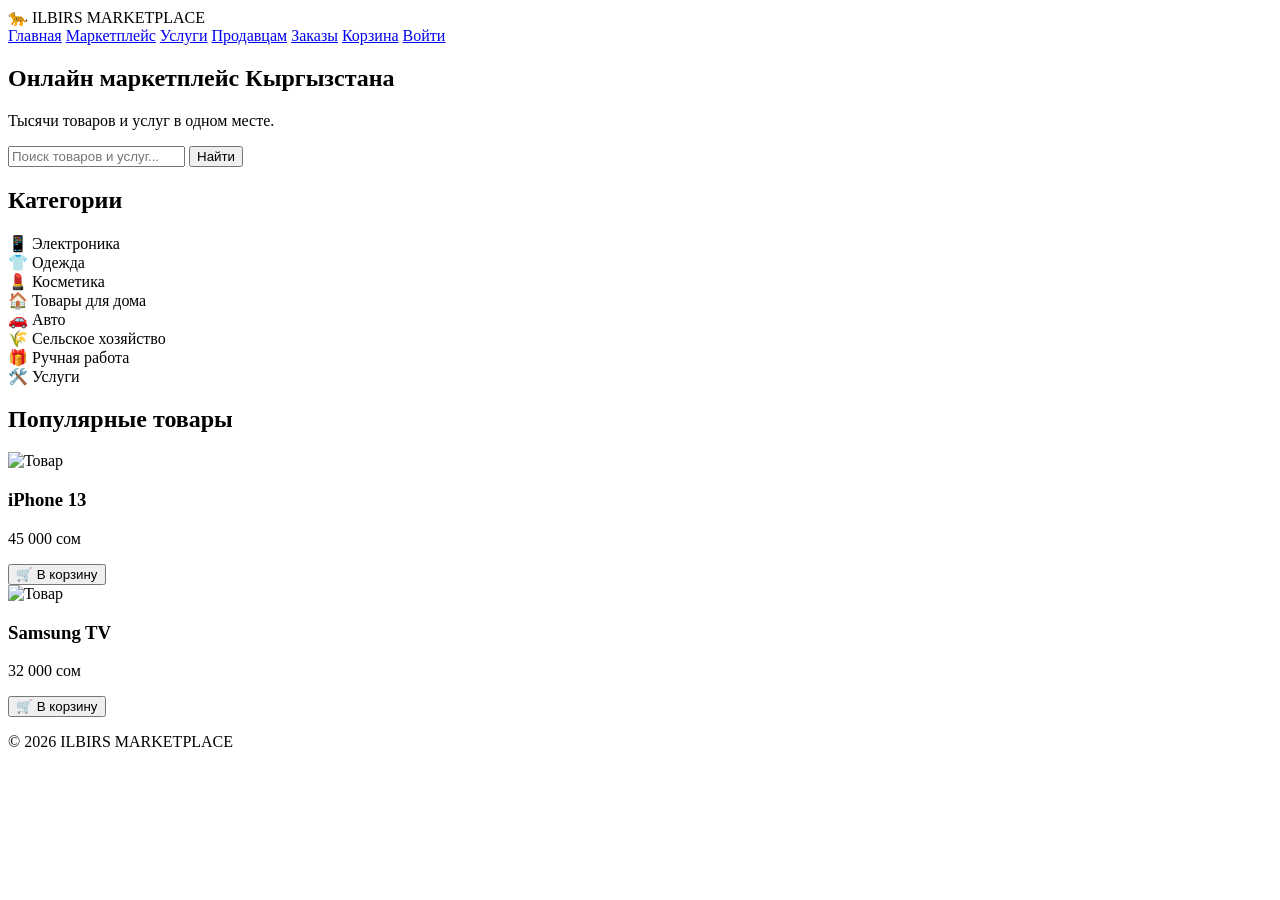
==== commit e7dea855: "New marketplace homepage Signed-off-by: shergazi12sheky <shergazi12@gmail.com>" ====
--- a/index.html
+++ b/index.html
@@ -1,378 +1,110 @@
 <!DOCTYPE html>
-<html lang="ky">
+<html lang="ru">
 <head>
-    <meta charset="UTF-8" />
-    <meta name="viewport" content="width=device-width, initial-scale=1.0" />
-    <title>Илбирс — Кыргызстандын кызматтар платформасы</title>
-    <link rel="stylesheet" href="https://cdnjs.cloudflare.com/ajax/libs/font-awesome/6.0.0-beta3/css/all.min.css" />
-    <style>
-        * {
-            margin: 0;
-            padding: 0;
-            box-sizing: border-box;
-            font-family: 'Segoe UI', Tahoma, Geneva, Verdana, sans-serif;
-        }
-        body {
-            background: #0a0f1e;
-            color: #fff;
-            min-height: 100vh;
-            display: flex;
-            justify-content: center;
-            align-items: center;
-            padding: 20px;
-        }
-        .container {
-            max-width: 1200px;
-            width: 100%;
-            background: linear-gradient(145deg, #111a2e, #0d1424);
-            border-radius: 40px;
-            padding: 40px 35px;
-            box-shadow: 0 25px 50px rgba(0, 0, 0, 0.8);
-            border: 1px solid rgba(255, 215, 0, 0.15);
-            position: relative;
-            overflow: hidden;
-        }
-        .container::before {
-            content: '';
-            position: absolute;
-            top: 0;
-            left: 0;
-            right: 0;
-            height: 4px;
-            background: linear-gradient(90deg, #f9b83a, #f5a623, #f9b83a);
-            background-size: 200% 100%;
-            animation: goldShine 3s linear infinite;
-        }
-        @keyframes goldShine {
-            0% { background-position: 0% 0%; }
-            100% { background-position: 200% 0%; }
-        }
-        .header {
-            display: flex;
-            justify-content: space-between;
-            align-items: center;
-            flex-wrap: wrap;
-            margin-bottom: 30px;
-            border-bottom: 1px solid rgba(255, 215, 0, 0.1);
-            padding-bottom: 20px;
-        }
-        .logo {
-            font-size: 28px;
-            font-weight: 800;
-            letter-spacing: 2px;
-            background: linear-gradient(135deg, #f9b83a, #f5a623);
-            -webkit-background-clip: text;
-            -webkit-text-fill-color: transparent;
-            text-shadow: 0 0 20px rgba(245, 166, 35, 0.2);
-        }
-        .logo span {
-            font-weight: 300;
-            -webkit-text-fill-color: #fff;
-            background: none;
-            font-size: 16px;
-            margin-left: 8px;
-            opacity: 0.6;
-        }
-        .nav-links {
-            display: flex;
-            gap: 25px;
-            font-weight: 500;
-            font-size: 16px;
-            color: #b0bcdb;
-        }
-        .nav-links a {
-            color: #b0bcdb;
-            text-decoration: none;
-            transition: 0.3s;
-            letter-spacing: 0.5px;
-        }
-        .nav-links a:hover {
-            color: #f9b83a;
-        }
-        .lang-switch {
-            display: flex;
-            gap: 6px;
-            background: rgba(255, 255, 255, 0.05);
-            padding: 6px 14px;
-            border-radius: 30px;
-            font-size: 14px;
-            font-weight: 600;
-        }
-        .lang-switch span {
-            cursor: pointer;
-            padding: 2px 6px;
-            border-radius: 20px;
-            transition: 0.3s;
-            color: #8892b0;
-        }
-        .lang-switch span.active {
-            color: #f9b83a;
-            background: rgba(249, 184, 58, 0.15);
-        }
-        .lang-switch span:hover {
-            color: #fff;
-        }
-        .hero {
-            text-align: center;
-            padding: 40px 0 30px;
-        }
-        .hero h1 {
-            font-size: 72px;
-            font-weight: 900;
-            letter-spacing: 4px;
-            background: linear-gradient(135deg, #f9b83a, #f5a623, #e0951a);
-            -webkit-background-clip: text;
-            -webkit-text-fill-color: transparent;
-            text-shadow: 0 0 60px rgba(249, 184, 58, 0.15);
-            line-height: 1.1;
-        }
-        .hero .sub {
-            font-size: 22px;
-            font-weight: 300;
-            letter-spacing: 6px;
-            color: #b0bcdb;
-            margin-top: 8px;
-            border-top: 1px solid rgba(255, 215, 0, 0.08);
-            border-bottom: 1px solid rgba(255, 215, 0, 0.08);
-            display: inline-block;
-            padding: 10px 30px;
-        }
-        .hero .tagline {
-            font-size: 20px;
-            font-weight: 300;
-            color: #ccd6f6;
-            margin-top: 18px;
-            letter-spacing: 2px;
-        }
-        .hero .tagline i {
-            color: #f9b83a;
-            margin: 0 6px;
-        }
-        .whatsapp-btn {
-            display: inline-flex;
-            align-items: center;
-            gap: 12px;
-            background: #25d366;
-            color: #fff;
-            font-weight: 700;
-            font-size: 18px;
-            padding: 14px 36px;
-            border-radius: 60px;
-            text-decoration: none;
-            margin-top: 25px;
-            transition: 0.3s;
-            box-shadow: 0 8px 25px rgba(37, 211, 102, 0.3);
-            border: 1px solid rgba(255, 255, 255, 0.1);
-        }
-        .whatsapp-btn i {
-            font-size: 26px;
-        }
-        .whatsapp-btn:hover {
-            transform: scale(1.04);
-            box-shadow: 0 12px 35px rgba(37, 211, 102, 0.5);
-            background: #20b85a;
-        }
-        .social-section {
-            display: flex;
-            justify-content: center;
-            gap: 25px;
-            margin: 30px 0 20px;
-            flex-wrap: wrap;
-        }
-        .social-icon {
-            display: inline-flex;
-            align-items: center;
-            gap: 8px;
-            color: #b0bcdb;
-            text-decoration: none;
-            font-size: 15px;
-            font-weight: 500;
-            transition: 0.3s;
-            padding: 8px 18px;
-            border-radius: 30px;
-            background: rgba(255, 255, 255, 0.03);
-            border: 1px solid rgba(255, 255, 255, 0.04);
-        }
-        .social-icon i {
-            font-size: 22px;
-        }
-        .social-icon:hover {
-            color: #fff;
-            background: rgba(249, 184, 58, 0.1);
-            border-color: rgba(249, 184, 58, 0.2);
-            transform: translateY(-2px);
-        }
-        .social-icon.instagram:hover i { color: #e4405f; }
-        .social-icon.tiktok:hover i { color: #ff0050; }
-        .social-icon.youtube:hover i { color: #ff0000; }
-        .social-icon.telegram:hover i { color: #26a5e4; }
-        .info-grid {
-            display: grid;
-            grid-template-columns: repeat(auto-fit, minmax(200px, 1fr));
-            gap: 16px;
-            margin: 30px 0 20px;
-            padding: 20px 0;
-            border-top: 1px solid rgba(255, 215, 0, 0.06);
-            border-bottom: 1px solid rgba(255, 215, 0, 0.06);
-        }
-        .info-card {
-            background: rgba(255, 255, 255, 0.02);
-            padding: 16px 14px;
-            border-radius: 16px;
-            text-align: center;
-            border: 1px solid rgba(255, 255, 255, 0.03);
-            transition: 0.3s;
-        }
-        .info-card:hover {
-            background: rgba(249, 184, 58, 0.04);
-            border-color: rgba(249, 184, 58, 0.1);
-        }
-        .info-card .label {
-            font-size: 13px;
-            text-transform: uppercase;
-            letter-spacing: 2px;
-            color: #8892b0;
-            font-weight: 300;
-        }
-        .info-card .value {
-            font-size: 22px;
-            font-weight: 700;
-            color: #f9b83a;
-            margin-top: 4px;
-        }
-        .info-card .value small {
-            font-size: 14px;
-            font-weight: 400;
-            color: #b0bcdb;
-        }
-        .info-card .sub-text {
-            font-size: 14px;
-            color: #ccd6f6;
-            margin-top: 2px;
-            font-style: italic;
-        }
-        .footer {
-            display: flex;
-            justify-content: space-between;
-            align-items: center;
-            flex-wrap: wrap;
-            margin-top: 25px;
-            font-size: 14px;
-            color: #4a5578;
-            border-top: 1px solid rgba(255, 255, 255, 0.03);
-            padding-top: 20px;
-        }
-        .footer a {
-            color: #4a5578;
-            text-decoration: none;
-            transition: 0.3s;
-        }
-        .footer a:hover {
-            color: #f9b83a;
-        }
-        .footer .domain {
-            font-weight: 600;
-            color: #6a7a9e;
-            letter-spacing: 1px;
-        }
-        @media (max-width: 700px) {
-            .header {
-                flex-direction: column;
-                gap: 15px;
-                align-items: stretch;
-            }
-            .nav-links {
-                justify-content: center;
-                flex-wrap: wrap;
-                gap: 12px;
-            }
-            .lang-switch {
-                align-self: center;
-            }
-            .hero h1 {
-                font-size: 44px;
-            }
-            .hero .sub {
-                font-size: 16px;
-                letter-spacing: 3px;
-                padding: 6px 16px;
-            }
-            .social-section {
-                gap: 10px;
-            }
-            .social-icon {
-                font-size: 13px;
-                padding: 6px 12px;
-            }
-            .info-grid {
-                grid-template-columns: 1fr 1fr;
-            }
-        }
-        @media (max-width: 450px) {
-            .container {
-                padding: 20px 15px;
-            }
-            .hero h1 {
-                font-size: 32px;
-            }
-            .info-grid {
-                grid-template-columns: 1fr;
-            }
-            .whatsapp-btn {
-                font-size: 15px;
-                padding: 12px 24px;
-            }
-        }
-    </style>
+<meta charset="UTF-8">
+<meta name="viewport" content="width=device-width, initial-scale=1.0">
+<title>ILBIRS MARKETPLACE</title>
+
+<link rel="stylesheet" href="style.css">
 </head>
+
 <body>
-<div class="container">
-    <div class="header">
-        <div class="logo">Илбирс <span>KG</span></div>
-        <div class="nav-links">
-            <a href="#">Башкы</a>
-            <a href="#">Кызматтар</a>
-            <a href="#">Биз жөнүндө</a>
-            <a href="#">Байланыш</a>
-        </div>
-        <div class="lang-switch">
-            <span class="active">KG</span>
-            <span>RU</span>
-            <span>EN</span>
-        </div>
-    </div>
-    <div class="hero">
-        <h1>Илбирс</h1>
-        <div class="sub"><i class="fas fa-bolt" style="color:#f9b83a;"></i> Күч · Ылдамдык · Ишеним <i class="fas fa-bolt" style="color:#f9b83a;"></i></div>
-        <div class="tagline"><i class="fas fa-map-pin"></i> КЫРГЫЗСТАНДЫН КЫЗМАТТАР ПЛАТФОРМАСЫ <i class="fas fa-map-pin"></i></div>
-        <a href="https://wa.me/996707901214" target="_blank" class="whatsapp-btn"><i class="fab fa-whatsapp"></i> WhatsApp аркылуу байланышуу</a>
-    </div>
-    <div class="social-section">
-        <a href="#" class="social-icon instagram"><i class="fab fa-instagram"></i> Instagram</a>
-        <a href="#" class="social-icon tiktok"><i class="fab fa-tiktok"></i> TikTok</a>
-        <a href="#" class="social-icon youtube"><i class="fab fa-youtube"></i> YouTube</a>
-        <a href="#" class="social-icon telegram"><i class="fab fa-telegram-plane"></i> Telegram</a>
-    </div>
-    <div class="info-grid">
-        <div class="info-card"><div class="label">Быстрый</div><div class="value">БК: <span style="color:#f9b83a;">xanHioa</span></div><div class="sub-text">⚡ тез жеткирүү</div></div>
-        <div class="info-card"><div class="label">Быстрый</div><div class="value">БК: <span style="color:#f9b83a;">xanHioa</span></div><div class="sub-text">⚡ ишенимдүү</div></div>
-        <div class="info-card"><div class="label">Ураан</div><div class="value" style="font-size:18px;">Кыргызстандын күчү <br>мана руху</div><div class="sub-text">🇰🇬 <span style="color:#f9b83a;">Bautoo</span></div></div>
-        <div class="info-card"><div class="label">Быстрый</div><div class="value">БК: <span style="color:#f9b83a;">xanHioa</span></div><div class="sub-text">⚡ ылдамдык</div></div>
-        <div class="info-card"><div class="label">Быстрый</div><div class="value">БК: <span style="color:#f9b83a;">xanHioa</span></div><div class="sub-text">⚡ кепилдик</div></div>
-    </div>
-    <div class="footer">
-        <span>© 2026 <strong style="color:#f9b83a;">Илбирс</strong> — бардык укуктар корголгон</span>
-        <span class="domain"><i class="fas fa-globe"></i> shergazi12sheky.github.io/ILBIRS-KG/</span>
-        <span><i class="fas fa-phone-alt" style="color:#4a5578;"></i> <a href="https://wa.me/996707901214" target="_blank">+996 707 901 214</a></span>
-    </div>
+
+<header>
+
+<div class="logo">
+🐆 ILBIRS MARKETPLACE
 </div>
-<script>
-    document.querySelectorAll('.lang-switch span').forEach(el => {
-        el.addEventListener('click', function() {
-            document.querySelectorAll('.lang-switch span').forEach(s => s.classList.remove('active'));
-            this.classList.add('active');
-        });
-    });
-</script>
+
+<nav>
+<a href="#">Главная</a>
+<a href="#">Маркетплейс</a>
+<a href="#">Услуги</a>
+<a href="#">Продавцам</a>
+<a href="#">Заказы</a>
+<a href="#">Корзина</a>
+<a href="#">Войти</a>
+</nav>
+
+</header>
+
+<section class="hero">
+
+<h1>Онлайн маркетплейс Кыргызстана</h1>
+
+<p>
+Тысячи товаров и услуг в одном месте.
+</p>
+
+<input type="text" placeholder="Поиск товаров и услуг...">
+
+<button>Найти</button>
+
+</section>
+
+<section class="categories">
+
+<h2>Категории</h2>
+
+<div class="grid">
+
+<div class="card">📱 Электроника</div>
+
+<div class="card">👕 Одежда</div>
+
+<div class="card">💄 Косметика</div>
+
+<div class="card">🏠 Товары для дома</div>
+
+<div class="card">🚗 Авто</div>
+
+<div class="card">🌾 Сельское хозяйство</div>
+
+<div class="card">🎁 Ручная работа</div>
+
+<div class="card">🛠️ Услуги</div>
+
+</div>
+
+</section>
+
+<section class="products">
+
+<h2>Популярные товары</h2>
+
+<div class="product">
+
+<img src="https://via.placeholder.com/250" alt="Товар">
+
+<h3>iPhone 13</h3>
+
+<p>45 000 сом</p>
+
+<button>🛒 В корзину</button>
+
+</div>
+
+<div class="product">
+
+<img src="https://via.placeholder.com/250" alt="Товар">
+
+<h3>Samsung TV</h3>
+
+<p>32 000 сом</p>
+
+<button>🛒 В корзину</button>
+
+</div>
+
+</section>
+
+<footer>
+
+<p>© 2026 ILBIRS MARKETPLACE</p>
+
+</footer>
+
+<script src="script.js"></script>
+
 </body>
 </html>
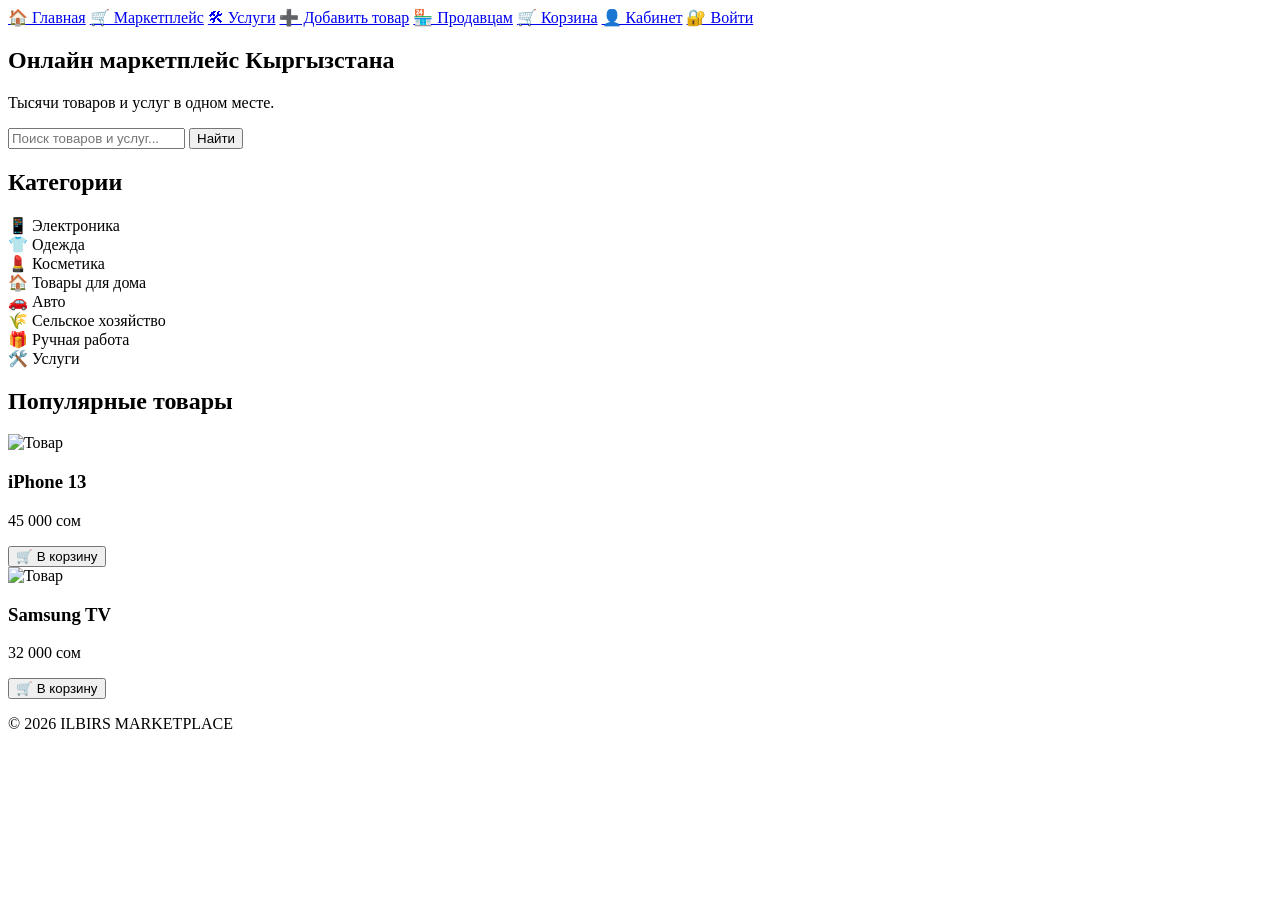
==== commit 0a1c3b2b: "Update ILBIRS navigation menu Signed-off-by: shergazi12sheky <shergazi12@gmail.com>" ====
--- a/index.html
+++ b/index.html
@@ -1,29 +1,24 @@
 <!DOCTYPE html>
 <html lang="ru">
 <head>
-<meta charset="UTF-8">
-<meta name="viewport" content="width=device-width, initial-scale=1.0">
-<title>ILBIRS MARKETPLACE</title>
+<met<nav>
 
-<link rel="stylesheet" href="style.css">
-</head>
+<a href="index.html">🏠 Главная</a>
 
-<body>
+<a href="marketplace.html">🛒 Маркетплейс</a>
 
-<header>
+<a href="services.html">🛠 Услуги</a>
 
-<div class="logo">
-🐆 ILBIRS MARKETPLACE
-</div>
+<a href="add-product.html">➕ Добавить товар</a>
 
-<nav>
-<a href="#">Главная</a>
-<a href="#">Маркетплейс</a>
-<a href="#">Услуги</a>
-<a href="#">Продавцам</a>
-<a href="#">Заказы</a>
-<a href="#">Корзина</a>
-<a href="#">Войти</a>
+<a href="seller.html">🏪 Продавцам</a>
+
+<a href="cart.html">🛒 Корзина</a>
+
+<a href="profile.html">👤 Кабинет</a>
+
+<a href="login.html">🔐 Войти</a>
+
 </nav>
 
 </header>
